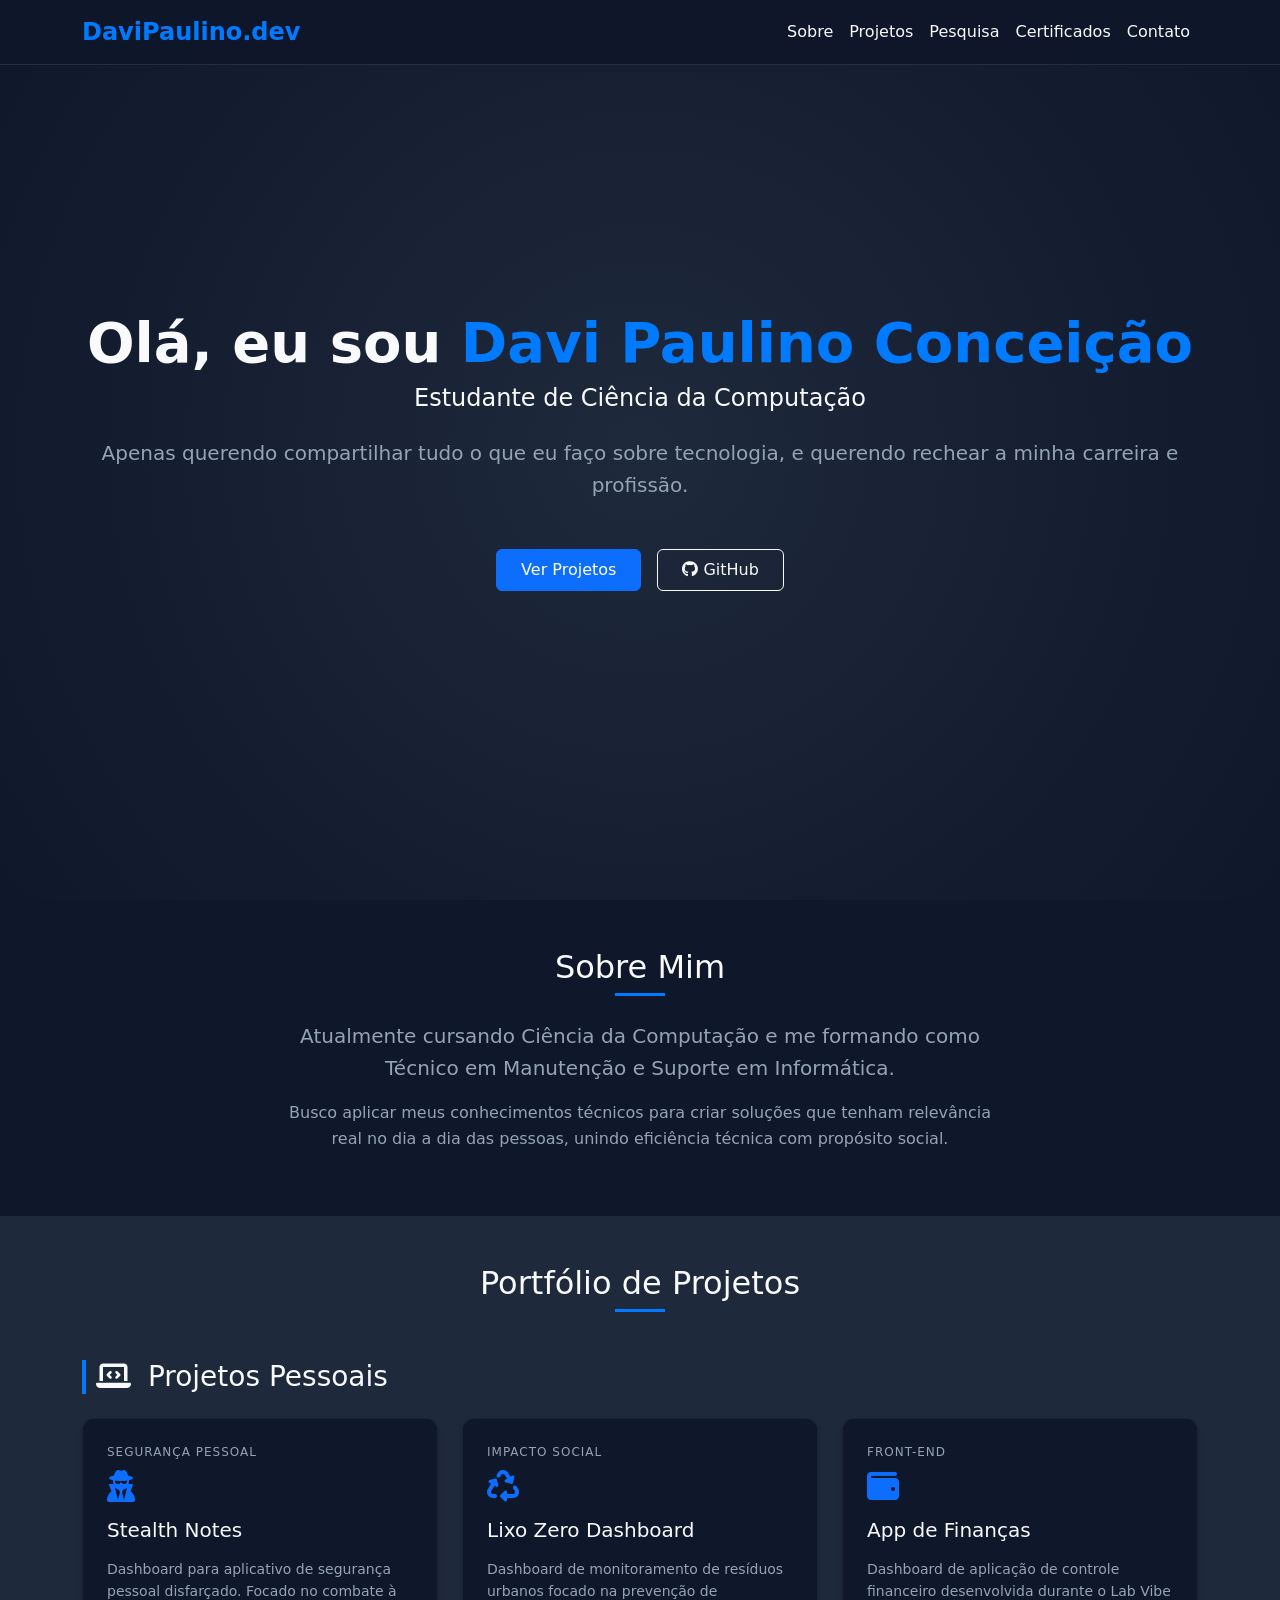
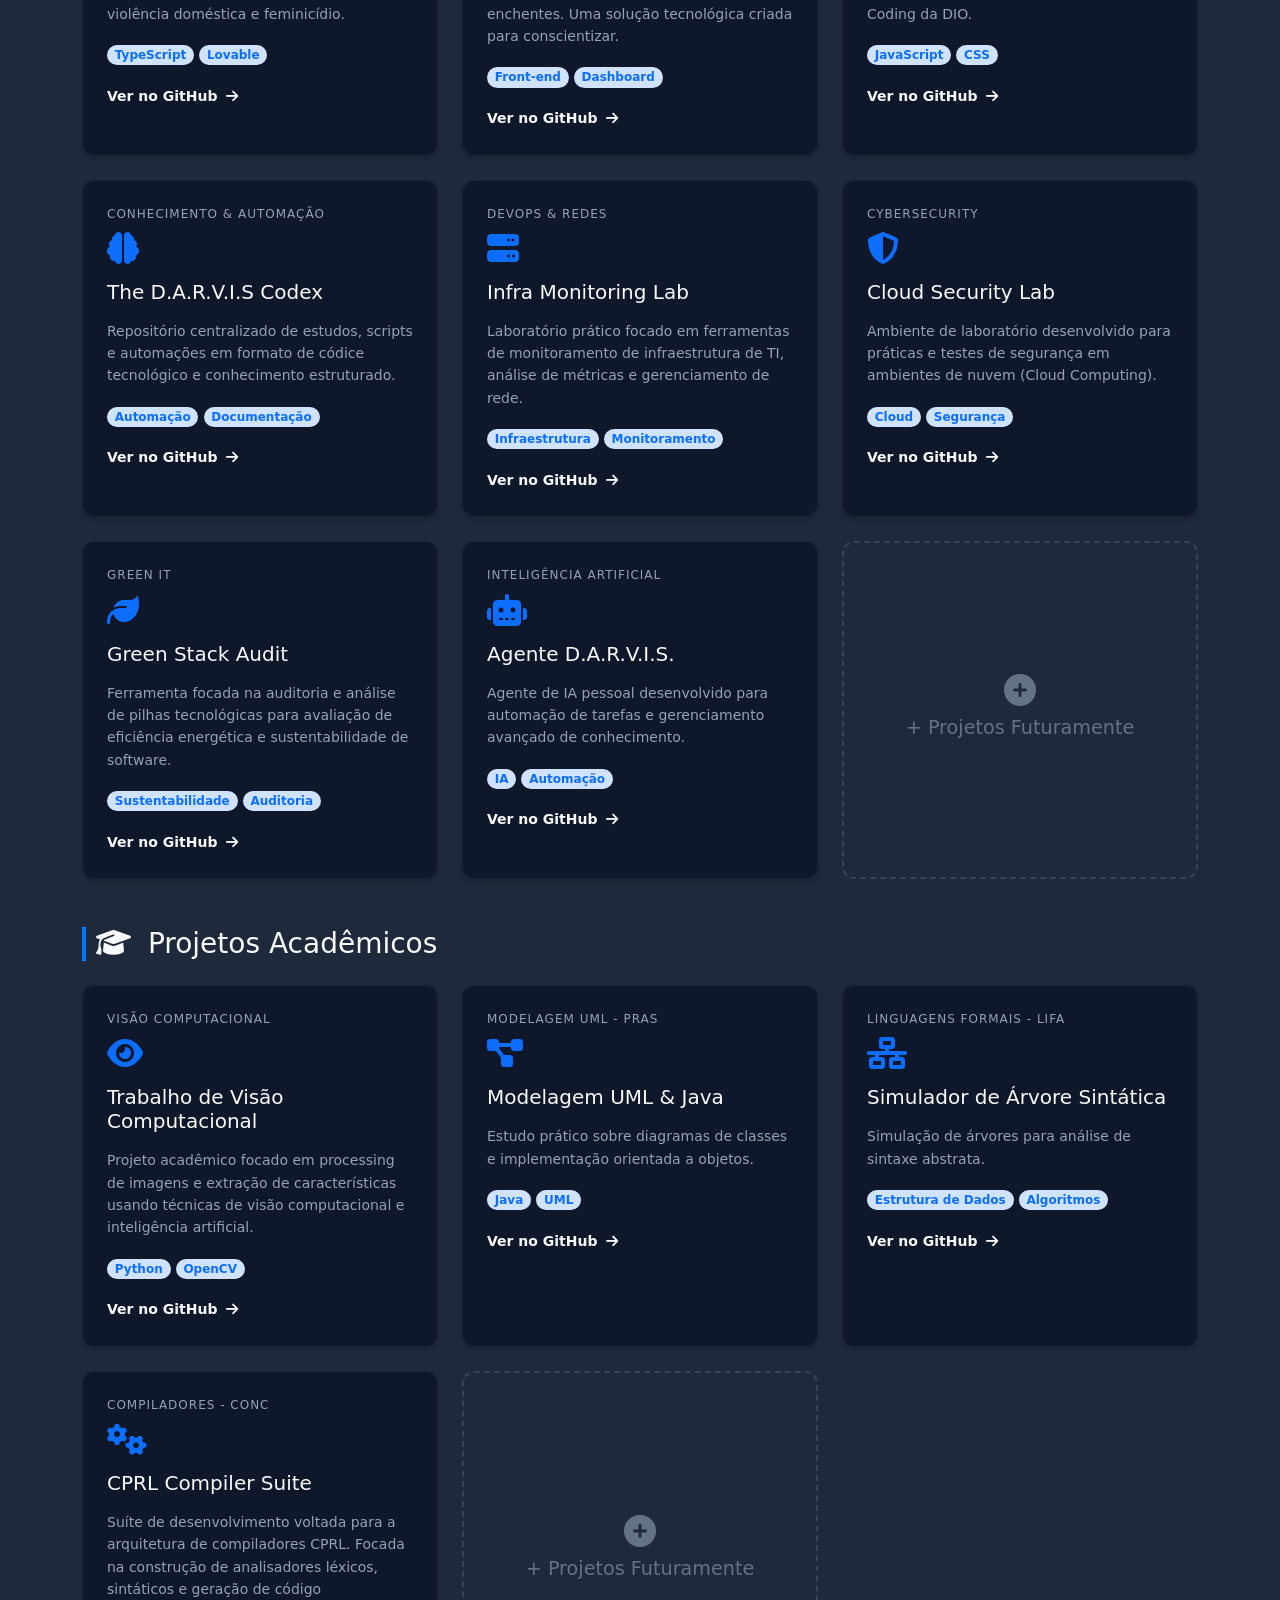
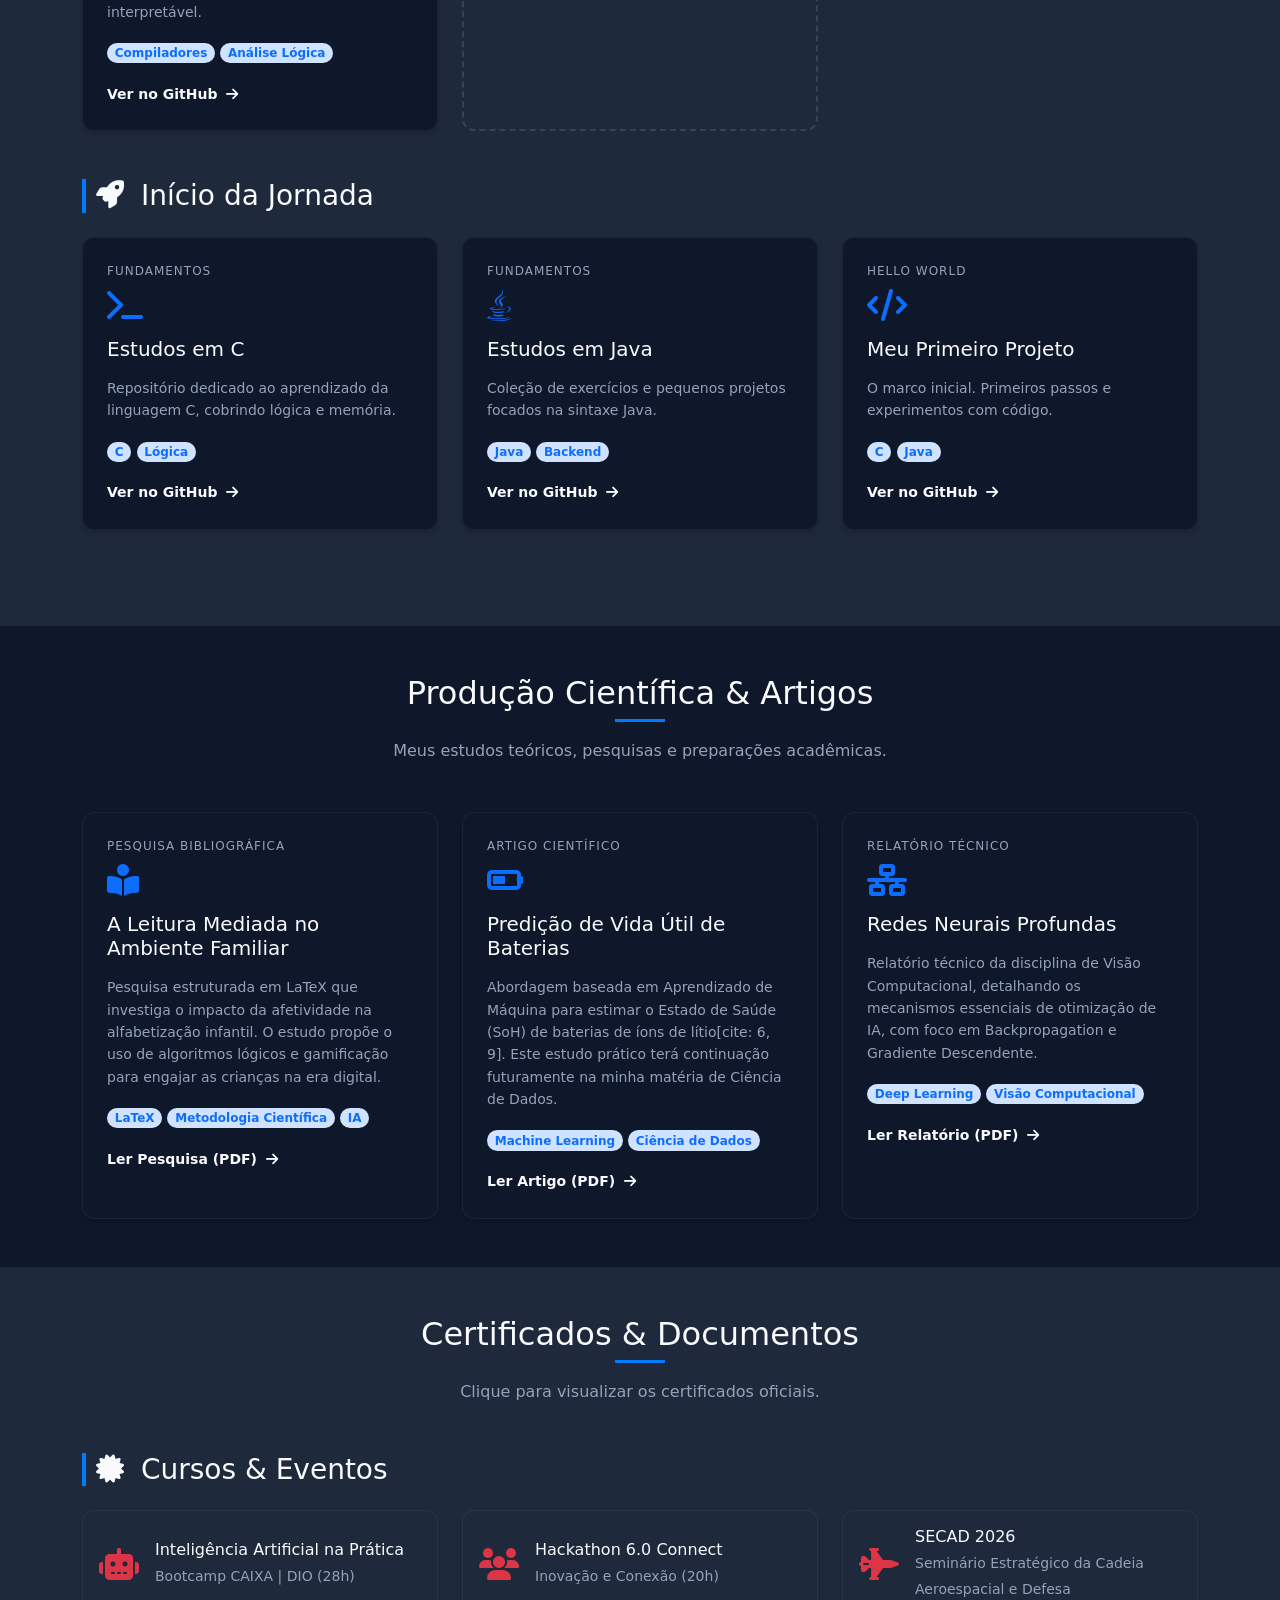
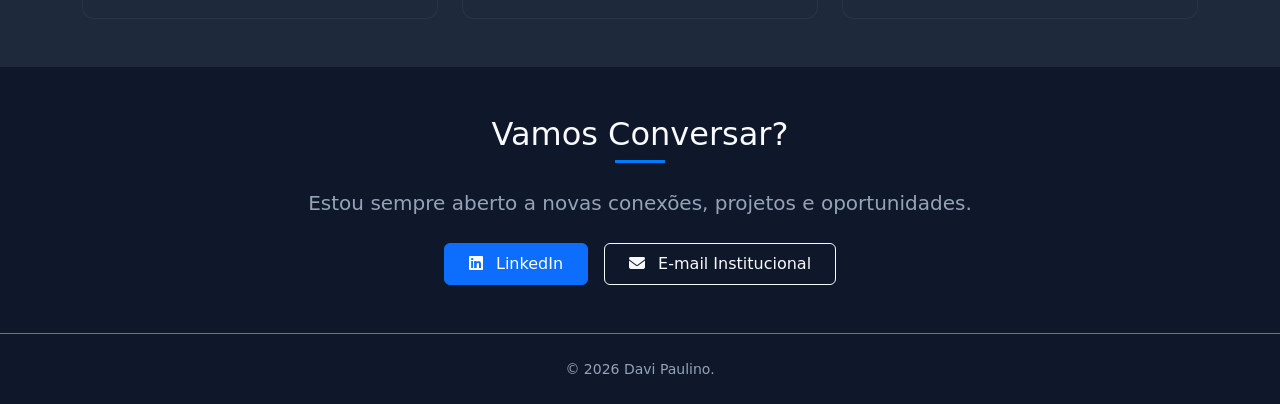
==== index.html @ 05a50663 "feat: add artigo+relatorio" ====
<!DOCTYPE html>
<html lang="pt-BR">
<head>
    <meta charset="UTF-8">
    <meta name="viewport" content="width=device-width, initial-scale=1.0">
    <title>Davi Paulino | Desenvolvedor & Estudante de CS</title>
    <link href="https://cdn.jsdelivr.net/npm/bootstrap@5.3.3/dist/css/bootstrap.min.css" rel="stylesheet">
    <link rel="stylesheet" href="style.css">
    <link rel="stylesheet" href="https://cdnjs.cloudflare.com/ajax/libs/font-awesome/6.5.1/css/all.min.css">
</head>
<body data-bs-spy="scroll" data-bs-target=".navbar" data-bs-offset="70">

    <nav class="navbar navbar-expand-lg fixed-top custom-navbar">
        <div class="container">
            <a class="navbar-brand logo" href="#">DaviPaulino.dev</a>
            <button class="navbar-toggler" type="button" data-bs-toggle="collapse" data-bs-target="#navbarNav">
                <span class="navbar-toggler-icon"></span>
            </button>
            <div class="collapse navbar-collapse" id="navbarNav">
                <ul class="navbar-nav ms-auto nav-links">
                    <li class="nav-item"><a class="nav-link" href="#sobre">Sobre</a></li>
                    <li class="nav-item"><a class="nav-link" href="#projetos">Projetos</a></li>
                    <li class="nav-item"><a class="nav-link" href="#pesquisa">Pesquisa</a></li>
                    <li class="nav-item"><a class="nav-link" href="#certificados">Certificados</a></li>
                    <li class="nav-item"><a class="nav-link" href="#contato">Contato</a></li>
                </ul>
            </div>
        </div>
    </nav>

    <header class="hero d-flex align-items-center justify-content-center text-center">
        <div class="container">
            <h1 class="display-4 fw-bold">Olá, eu sou <span class="highlight">Davi Paulino Conceição</span></h1>
            <h2 class="h4 mb-4">Estudante de Ciência da Computação</h2>
            <p class="lead mb-5">Apenas querendo compartilhar tudo o que eu faço sobre tecnologia, e querendo rechear a minha carreira e profissão.</p>
            <div class="d-flex gap-3 justify-content-center flex-wrap">
                <a href="#projetos" class="btn btn-primary px-4 py-2">Ver Projetos</a>
                <a href="https://github.com/DaviP-Conceicao" target="_blank" class="btn btn-outline-light px-4 py-2"><i class="fab fa-github"></i> GitHub</a>
            </div>
        </div>
    </header>

    <section id="sobre" class="section py-5">
        <div class="container text-center">
            <h2 class="section-title mb-4">Sobre Mim</h2>
            <div class="row justify-content-center">
                <div class="col-lg-8">
                    <p class="lead">Atualmente cursando <strong>Ciência da Computação</strong> e me formando como <strong>Técnico em Manutenção e Suporte em Informática</strong>.</p>
                    <p>Busco aplicar meus conhecimentos técnicos para criar soluções que tenham relevância real no dia a dia das pessoas, unindo eficiência técnica com propósito social.</p>
                </div>
            </div>
        </div>
    </section>

    <section id="projetos" class="section bg-alt py-5">
        <div class="container">
            <h2 class="section-title text-center mb-5">Portfólio de Projetos</h2>
            
            <h3 class="category-title mb-4"><i class="fas fa-laptop-code me-2"></i> Projetos Pessoais</h3>
            <div class="row g-4 mb-5">
                
                <div class="col-md-6 col-lg-4">
                    <div class="project-card h-100 p-4">
                        <div class="card-header border-0 bg-transparent p-0">
                            <span class="project-type d-block mb-2">Segurança Pessoal</span>
                            <i class="fas fa-user-secret fa-2x mb-3 text-primary"></i>
                            <h3>Stealth Notes</h3>
                        </div>
                        <div class="card-body p-0 mt-3">
                            <p class="small">Dashboard para aplicativo de segurança pessoal disfarçado. Focado no combate à violência doméstica e feminicídio.</p>
                            <div class="tech-stack mb-3">
                                <span class="badge rounded-pill bg-primary-subtle text-primary">TypeScript</span>
                                <span class="badge rounded-pill bg-primary-subtle text-primary">Lovable</span>
                            </div>
                            <a href="#" class="link small fw-bold">Ver no GitHub <i class="fas fa-arrow-right ms-1"></i></a>
                        </div>
                    </div>
                </div>

                <div class="col-md-6 col-lg-4">
                    <div class="project-card h-100 p-4">
                        <div class="card-header border-0 bg-transparent p-0">
                            <span class="project-type d-block mb-2">Impacto Social</span>
                            <i class="fas fa-recycle fa-2x mb-3 text-primary"></i>
                            <h3>Lixo Zero Dashboard</h3>
                        </div>
                        <div class="card-body p-0 mt-3">
                            <p class="small">Dashboard de monitoramento de resíduos urbanos focado na prevenção de enchentes. Uma solução tecnológica criada para conscientizar.</p>
                            <div class="tech-stack mb-3">
                                <span class="badge rounded-pill bg-primary-subtle text-primary">Front-end</span>
                                <span class="badge rounded-pill bg-primary-subtle text-primary">Dashboard</span>
                            </div>
                            <a href="https://github.com/DaviP-Conceicao/lixo-zero-dashboard" target="_blank" class="link small fw-bold">Ver no GitHub <i class="fas fa-arrow-right ms-1"></i></a>
                        </div>
                    </div>
                </div>

                <div class="col-md-6 col-lg-4">
                    <div class="project-card h-100 p-4">
                        <div class="card-header border-0 bg-transparent p-0">
                            <span class="project-type d-block mb-2">Front-end</span>
                            <i class="fas fa-wallet fa-2x mb-3 text-primary"></i>
                            <h3>App de Finanças</h3>
                        </div>
                        <div class="card-body p-0 mt-3">
                            <p class="small">Dashboard de aplicação de controle financeiro desenvolvida durante o Lab Vibe Coding da DIO.</p>
                            <div class="tech-stack mb-3">
                                <span class="badge rounded-pill bg-primary-subtle text-primary">JavaScript</span>
                                <span class="badge rounded-pill bg-primary-subtle text-primary">CSS</span>
                            </div>
                            <a href="https://github.com/DaviP-Conceicao/dio-lab-vibe-coding-app-financas" target="_blank" class="link small fw-bold">Ver no GitHub <i class="fas fa-arrow-right ms-1"></i></a>
                        </div>
                    </div>
                </div>

                <div class="col-md-6 col-lg-4">
                    <div class="project-card h-100 p-4">
                        <div class="card-header border-0 bg-transparent p-0">
                            <span class="project-type d-block mb-2">Conhecimento & Automação</span>
                            <i class="fas fa-brain fa-2x mb-3 text-primary"></i>
                            <h3>The D.A.R.V.I.S Codex</h3>
                        </div>
                        <div class="card-body p-0 mt-3">
                            <p class="small">Repositório centralizado de estudos, scripts e automações em formato de códice tecnológico e conhecimento estruturado.</p>
                            <div class="tech-stack mb-3">
                                <span class="badge rounded-pill bg-primary-subtle text-primary">Automação</span>
                                <span class="badge rounded-pill bg-primary-subtle text-primary">Documentação</span>
                            </div>
                            <a href="https://github.com/DaviP-Conceicao/The-D.a.r.v.i.s-Codex" target="_blank" class="link small fw-bold">Ver no GitHub <i class="fas fa-arrow-right ms-1"></i></a>
                        </div>
                    </div>
                </div>

                <div class="col-md-6 col-lg-4">
                    <div class="project-card h-100 p-4">
                        <div class="card-header border-0 bg-transparent p-0">
                            <span class="project-type d-block mb-2">DevOps & Redes</span>
                            <i class="fas fa-server fa-2x mb-3 text-primary"></i>
                            <h3>Infra Monitoring Lab</h3>
                        </div>
                        <div class="card-body p-0 mt-3">
                            <p class="small">Laboratório prático focado em ferramentas de monitoramento de infraestrutura de TI, análise de métricas e gerenciamento de rede.</p>
                            <div class="tech-stack mb-3">
                                <span class="badge rounded-pill bg-primary-subtle text-primary">Infraestrutura</span>
                                <span class="badge rounded-pill bg-primary-subtle text-primary">Monitoramento</span>
                            </div>
                            <a href="https://github.com/DaviP-Conceicao/Infra-monitoring-lab" target="_blank" class="link small fw-bold">Ver no GitHub <i class="fas fa-arrow-right ms-1"></i></a>
                        </div>
                    </div>
                </div>

                <div class="col-md-6 col-lg-4">
                    <div class="project-card h-100 p-4">
                        <div class="card-header border-0 bg-transparent p-0">
                            <span class="project-type d-block mb-2">Cybersecurity</span>
                            <i class="fas fa-shield-halved fa-2x mb-3 text-primary"></i>
                            <h3>Cloud Security Lab</h3>
                        </div>
                        <div class="card-body p-0 mt-3">
                            <p class="small">Ambiente de laboratório desenvolvido para práticas e testes de segurança em ambientes de nuvem (Cloud Computing).</p>
                            <div class="tech-stack mb-3">
                                <span class="badge rounded-pill bg-primary-subtle text-primary">Cloud</span>
                                <span class="badge rounded-pill bg-primary-subtle text-primary">Segurança</span>
                            </div>
                            <a href="https://github.com/DaviP-Conceicao/Cloud-Security-Lab-" target="_blank" class="link small fw-bold">Ver no GitHub <i class="fas fa-arrow-right ms-1"></i></a>
                        </div>
                    </div>
                </div>

                <div class="col-md-6 col-lg-4">
                    <div class="project-card h-100 p-4">
                        <div class="card-header border-0 bg-transparent p-0">
                            <span class="project-type d-block mb-2">Green IT</span>
                            <i class="fas fa-leaf fa-2x mb-3 text-primary"></i>
                            <h3>Green Stack Audit</h3>
                        </div>
                        <div class="card-body p-0 mt-3">
                            <p class="small">Ferramenta focada na auditoria e análise de pilhas tecnológicas para avaliação de eficiência energética e sustentabilidade de software.</p>
                            <div class="tech-stack mb-3">
                                <span class="badge rounded-pill bg-primary-subtle text-primary">Sustentabilidade</span>
                                <span class="badge rounded-pill bg-primary-subtle text-primary">Auditoria</span>
                            </div>
                            <a href="https://github.com/DaviP-Conceicao/Grenn-Stack-Audit" target="_blank" class="link small fw-bold">Ver no GitHub <i class="fas fa-arrow-right ms-1"></i></a>
                        </div>
                    </div>
                </div>
                
                <div class="col-md-6 col-lg-4">
                    <div class="project-card h-100 p-4">
                        <div class="card-header border-0 bg-transparent p-0">
                            <span class="project-type d-block mb-2">Inteligência Artificial</span>
                            <i class="fas fa-robot fa-2x mb-3 text-primary"></i>
                            <h3>Agente D.A.R.V.I.S.</h3>
                        </div>
                        <div class="card-body p-0 mt-3">
                            <p class="small">Agente de IA pessoal desenvolvido para automação de tarefas e gerenciamento avançado de conhecimento.</p>
                            <div class="tech-stack mb-3">
                                <span class="badge rounded-pill bg-primary-subtle text-primary">IA</span>
                                <span class="badge rounded-pill bg-primary-subtle text-primary">Automação</span>
                            </div>
                            <a href="https://github.com/DaviP-Conceicao/Agente---D.A.R.V.I.R.S" target="_blank" class="link small fw-bold">Ver no GitHub <i class="fas fa-arrow-right ms-1"></i></a>
                        </div>
                    </div>
                </div>

                <div class="col-md-6 col-lg-4">
                    <div class="project-card future h-100 p-4">
                        <i class="fas fa-plus-circle fa-2x text-muted"></i>
                        <h3 class="text-muted">+ Projetos Futuramente</h3>
                    </div>
                </div>

            </div>

            <h3 class="category-title mb-4 mt-5"><i class="fas fa-graduation-cap me-2"></i> Projetos Acadêmicos</h3>
            <div class="row g-4 mb-5">
                
                <div class="col-md-6 col-lg-4">
                    <div class="project-card h-100 p-4">
                        <div class="card-header border-0 bg-transparent p-0">
                            <span class="project-type d-block mb-2">Visão Computacional</span>
                            <i class="fas fa-eye fa-2x mb-3 text-primary"></i>
                            <h3>Trabalho de Visão Computacional</h3>
                        </div>
                        <div class="card-body p-0 mt-3">
                            <p class="small">Projeto acadêmico focado em processing de imagens e extração de características usando técnicas de visão computacional e inteligência artificial.</p>
                            <div class="tech-stack mb-3">
                                <span class="badge rounded-pill bg-primary-subtle text-primary">Python</span>
                                <span class="badge rounded-pill bg-primary-subtle text-primary">OpenCV</span>
                            </div>
                            <a href="https://github.com/DaviP-Conceicao/Trabalho-VC" target="_blank" class="link small fw-bold">Ver no GitHub <i class="fas fa-arrow-right ms-1"></i></a>
                        </div>
                    </div>
                </div>

                <div class="col-md-6 col-lg-4">
                    <div class="project-card h-100 p-4">
                        <div class="card-header border-0 bg-transparent p-0">
                            <span class="project-type d-block mb-2">Modelagem UML - PRAS</span>
                            <i class="fas fa-project-diagram fa-2x mb-3 text-primary"></i>
                            <h3>Modelagem UML & Java</h3>
                        </div>
                        <div class="card-body p-0 mt-3">
                            <p class="small">Estudo prático sobre diagramas de classes e implementação orientada a objetos.</p>
                            <div class="tech-stack mb-3">
                                <span class="badge rounded-pill bg-primary-subtle text-primary">Java</span>
                                <span class="badge rounded-pill bg-primary-subtle text-primary">UML</span>
                            </div>
                            <a href="https://github.com/DaviP-Conceicao/Modelagem-de-diagrama-de-Classes-Java-UML" target="_blank" class="link small fw-bold">Ver no GitHub <i class="fas fa-arrow-right ms-1"></i></a>
                        </div>
                    </div>
                </div>

                <div class="col-md-6 col-lg-4">
                    <div class="project-card h-100 p-4">
                        <div class="card-header border-0 bg-transparent p-0">
                            <span class="project-type d-block mb-2">Linguagens Formais - LIFA</span>
                            <i class="fas fa-network-wired fa-2x mb-3 text-primary"></i>
                            <h3>Simulador de Árvore Sintática</h3>
                        </div>
                        <div class="card-body p-0 mt-3">
                            <p class="small">Simulação de árvores para análise de sintaxe abstrata.</p>
                            <div class="tech-stack mb-3">
                                <span class="badge rounded-pill bg-primary-subtle text-primary">Estrutura de Dados</span>
                                <span class="badge rounded-pill bg-primary-subtle text-primary">Algoritmos</span>
                            </div>
                            <a href="https://github.com/DaviP-Conceicao/Simulador-de-rvore-Sint-tica-Abstratas" target="_blank" class="link small fw-bold">Ver no GitHub <i class="fas fa-arrow-right ms-1"></i></a>
                        </div>
                    </div>
                </div>

                <div class="col-md-6 col-lg-4">
                    <div class="project-card h-100 p-4">
                        <div class="card-header border-0 bg-transparent p-0">
                            <span class="project-type d-block mb-2">Compiladores - CONC</span>
                            <i class="fas fa-gears fa-2x mb-3 text-primary"></i>
                            <h3>CPRL Compiler Suite</h3>
                        </div>
                        <div class="card-body p-0 mt-3">
                            <p class="small">Suíte de desenvolvimento voltada para a arquitetura de compiladores CPRL. Focada na construção de analisadores léxicos, sintáticos e geração de código interpretável.</p>
                            <div class="tech-stack mb-3">
                                <span class="badge rounded-pill bg-primary-subtle text-primary">Compiladores</span>
                                <span class="badge rounded-pill bg-primary-subtle text-primary">Análise Lógica</span>
                            </div>
                            <a href="https://github.com/DaviP-Conceicao/CPRL-Compiler-Suite" target="_blank" class="link small fw-bold">Ver no GitHub <i class="fas fa-arrow-right ms-1"></i></a>
                        </div>
                    </div>
                </div>

                <div class="col-md-6 col-lg-4">
                    <div class="project-card future h-100 p-4">
                        <i class="fas fa-plus-circle fa-2x text-muted"></i>
                        <h3 class="text-muted">+ Projetos Futuramente</h3>
                    </div>
                </div>
            </div>

            <h3 class="category-title mb-4 mt-5"><i class="fas fa-rocket me-2"></i> Início da Jornada</h3>
            <div class="row g-4 mb-5">
                <div class="col-md-6 col-lg-4">
                    <div class="project-card h-100 p-4">
                        <div class="card-header border-0 bg-transparent p-0">
                            <span class="project-type d-block mb-2">Fundamentos</span>
                            <i class="fas fa-terminal fa-2x mb-3 text-primary"></i>
                            <h3>Estudos em C</h3>
                        </div>
                        <div class="card-body p-0 mt-3">
                            <p class="small">Repositório dedicado ao aprendizado da linguagem C, cobrindo lógica e memória.</p>
                            <div class="tech-stack mb-3">
                                <span class="badge rounded-pill bg-primary-subtle text-primary">C</span>
                                <span class="badge rounded-pill bg-primary-subtle text-primary">Lógica</span>
                            </div>
                            <a href="https://github.com/DaviP-Conceicao/Linguagem-C" target="_blank" class="link small fw-bold">Ver no GitHub <i class="fas fa-arrow-right ms-1"></i></a>
                        </div>
                    </div>
                </div>

                <div class="col-md-6 col-lg-4">
                    <div class="project-card h-100 p-4">
                        <div class="card-header border-0 bg-transparent p-0">
                            <span class="project-type d-block mb-2">Fundamentos</span>
                            <i class="fab fa-java fa-2x mb-3 text-primary"></i>
                            <h3>Estudos em Java</h3>
                        </div>
                        <div class="card-body p-0 mt-3">
                            <p class="small">Coleção de exercícios e pequenos projetos focados na sintaxe Java.</p>
                            <div class="tech-stack mb-3">
                                <span class="badge rounded-pill bg-primary-subtle text-primary">Java</span>
                                <span class="badge rounded-pill bg-primary-subtle text-primary">Backend</span>
                            </div>
                            <a href="https://github.com/DaviP-Conceicao/Java" target="_blank" class="link small fw-bold">Ver no GitHub <i class="fas fa-arrow-right ms-1"></i></a>
                        </div>
                    </div>
                </div>

                <div class="col-md-6 col-lg-4">
                    <div class="project-card h-100 p-4">
                        <div class="card-header border-0 bg-transparent p-0">
                            <span class="project-type d-block mb-2">Hello World</span>
                            <i class="fas fa-code fa-2x mb-3 text-primary"></i>
                            <h3>Meu Primeiro Projeto</h3>
                        </div>
                        <div class="card-body p-0 mt-3">
                            <p class="small">O marco inicial. Primeiros passos e experimentos com código.</p>
                            <div class="tech-stack mb-3">
                                <span class="badge rounded-pill bg-primary-subtle text-primary">C</span>
                                <span class="badge rounded-pill bg-primary-subtle text-primary">Java</span>
                            </div>
                            <a href="https://github.com/DaviP-Conceicao/MEU-PRIMEIRO-PROJECT" target="_blank" class="link small fw-bold">Ver no GitHub <i class="fas fa-arrow-right ms-1"></i></a>
                        </div>
                    </div>
                </div>
            </div>
        </div>
    </section>

    <!-- Produção Científica Atualizada -->
    <section id="pesquisa" class="section py-5">
        <div class="container text-center">
            <h2 class="section-title mb-3">Produção Científica & Artigos</h2>
            <p class="mb-5">Meus estudos teóricos, pesquisas e preparações acadêmicas.</p>
            
            <div class="row g-4 justify-content-center">
                
                <!-- Card 1: Leitura Mediada -->
                <div class="col-md-6 col-lg-4">
                    <div class="project-card text-start h-100 p-4">
                        <div class="card-header border-0 bg-transparent p-0">
                            <span class="project-type d-block mb-2">Pesquisa Bibliográfica</span>
                            <i class="fas fa-book-reader fa-2x mb-3 text-primary"></i>
                            <h3>A Leitura Mediada no Ambiente Familiar</h3>
                        </div>
                        <div class="card-body p-0 mt-3">
                            <p class="small">Pesquisa estruturada em LaTeX que investiga o impacto da afetividade na alfabetização infantil. O estudo propõe o uso de algoritmos lógicos e gamificação para engajar as crianças na era digital.</p>
                            <div class="tech-stack mb-3">
                                <span class="badge rounded-pill bg-primary-subtle text-primary">LaTeX</span>
                                <span class="badge rounded-pill bg-primary-subtle text-primary">Metodologia Científica</span>
                                <span class="badge rounded-pill bg-primary-subtle text-primary">IA</span>
                            </div>
                            <a href="assets/img/pdfs/Pesquisa-bibliografica.pdf" target="_blank" class="link fw-bold small">Ler Pesquisa (PDF) <i class="fas fa-arrow-right ms-1"></i></a>
                        </div>
                    </div>
                </div>

                <div class="col-md-6 col-lg-4">
                    <div class="project-card text-start h-100 p-4">
                        <div class="card-header border-0 bg-transparent p-0">
                            <span class="project-type d-block mb-2">Artigo Científico</span>
                            <i class="fas fa-battery-half fa-2x mb-3 text-primary"></i>
                            <h3>Predição de Vida Útil de Baterias</h3>
                        </div>
                        <div class="card-body p-0 mt-3">
                            <p class="small">Abordagem baseada em Aprendizado de Máquina para estimar o Estado de Saúde (SoH) de baterias de íons de lítio[cite: 6, 9]. Este estudo prático terá continuação futuramente na minha matéria de Ciência de Dados.</p>
                            <div class="tech-stack mb-3">
                                <span class="badge rounded-pill bg-primary-subtle text-primary">Machine Learning</span>
                                <span class="badge rounded-pill bg-primary-subtle text-primary">Ciência de Dados</span>
                            </div>
                            <a href="assets/img/pdfs/Artigo-Baterias.pdf" target="_blank" class="link fw-bold small">Ler Artigo (PDF) <i class="fas fa-arrow-right ms-1"></i></a>
                        </div>
                    </div>
                </div>

                <div class="col-md-6 col-lg-4">
                    <div class="project-card text-start h-100 p-4">
                        <div class="card-header border-0 bg-transparent p-0">
                            <span class="project-type d-block mb-2">Relatório Técnico</span>
                            <i class="fas fa-network-wired fa-2x mb-3 text-primary"></i>
                            <h3>Redes Neurais Profundas</h3>
                        </div>
                        <div class="card-body p-0 mt-3">
                            <p class="small">Relatório técnico da disciplina de Visão Computacional, detalhando os mecanismos essenciais de otimização de IA, com foco em Backpropagation e Gradiente Descendente.</p>
                            <div class="tech-stack mb-3">
                                <span class="badge rounded-pill bg-primary-subtle text-primary">Deep Learning</span>
                                <span class="badge rounded-pill bg-primary-subtle text-primary">Visão Computacional</span>
                            </div>
                            <a href="assets/img/pdfs/Relatorio-VISC.pdf" target="_blank" class="link fw-bold small">Ler Relatório (PDF) <i class="fas fa-arrow-right ms-1"></i></a>
                        </div>
                    </div>
                </div>

            </div>
        </div>
    </section>

   <section id="certificados" class="section bg-alt py-5">
        <div class="container">
            <h2 class="section-title text-center mb-3">Certificados & Documentos</h2>
            <p class="text-center mb-5">Clique para visualizar os certificados oficiais.</p>
            
            <h3 class="category-title mb-4"><i class="fas fa-certificate me-2"></i> Cursos & Eventos</h3>
            <div class="row g-4 justify-content-center">
                
                <div class="col-md-6 col-lg-4">
                    <a href="assets/img/pdfs/certificado-caixa-ia.pdf" target="_blank" class="cert-card d-flex align-items-center p-3 text-decoration-none h-100">
                        <i class="fas fa-robot fa-2x text-danger me-3"></i>
                        <div class="cert-info">
                            <h4 class="h6 mb-1">Inteligência Artificial na Prática</h4>
                            <span class="small">Bootcamp CAIXA | DIO (28h)</span>
                        </div>
                    </a>
                </div>

                <div class="col-md-6 col-lg-4">
                    <a href="assets/img/pdfs/certificado-hackathon.pdf" target="_blank" class="cert-card d-flex align-items-center p-3 text-decoration-none h-100">
                        <i class="fas fa-users fa-2x text-danger me-3"></i>
                        <div class="cert-info">
                            <h4 class="h6 mb-1">Hackathon 6.0 Connect</h4>
                            <span class="small">Inovação e Conexão (20h)</span>
                        </div>
                    </a>
                </div>

                <div class="col-md-6 col-lg-4">
                    <a href="assets/img/pdfs/certificado-secad.pdf" target="_blank" class="cert-card d-flex align-items-center p-3 text-decoration-none h-100">
                        <i class="fas fa-fighter-jet fa-2x text-danger me-3"></i>
                        <div class="cert-info">
                            <h4 class="h6 mb-1">SECAD 2026</h4>
                            <span class="small">Seminário Estratégico da Cadeia Aeroespacial e Defesa</span>
                        </div>
                    </a>
                </div>

            </div>
        </div>
    </section>

    <section id="contato" class="section py-5">
        <div class="container text-center">
            <h2 class="section-title mb-4">Vamos Conversar?</h2>
            <p class="lead mb-4">Estou sempre aberto a novas conexões, projetos e oportunidades.</p>
            <div class="d-flex gap-3 justify-content-center flex-wrap">
                <a href="https://www.linkedin.com/in/davi-paulino-concei%C3%A7%C3%A3o-5b97b92ba/" target="_blank" class="btn btn-primary px-4 py-2">
                    <i class="fab fa-linkedin me-2"></i> LinkedIn
                </a>
                <a href="mailto:davi.paulino@aluno.ifsp.edu.br" class="btn btn-outline-light px-4 py-2">
                    <i class="fas fa-envelope me-2"></i> E-mail Institucional
                </a>
            </div>
        </div>
    </section>

    <footer class="py-4 border-top border-secondary text-center">
        <div class="container">
            <p class="small mb-0">&copy; 2026 Davi Paulino.</p>
        </div>
    </footer>

    <script src="https://cdn.jsdelivr.net/npm/bootstrap@5.3.3/dist/js/bootstrap.bundle.min.js"></script>
    <script src="script.js"></script>
</body>
</html>
---- style.css ----
:root {
    --primary-color: #007bff; /* Azul Tech */
    --secondary-color: #6c757d;
    --bg-color: #0f172a;
    --bg-alt: #1e293b;
    --text-color: #f8fafc;
    --text-muted: #94a3b8;
    --card-bg: #1e293b;
    --transition: all 0.35s cubic-bezier(0.4, 0, 0.2, 1);
}

* {
    margin: 0;
    padding: 0;
    box-sizing: border-box;
    font-family: 'Inter', system-ui, sans-serif;
}

html {
    scroll-behavior: smooth;
}

body {
    background-color: var(--bg-color) !important;
    color: var(--text-color) !important;
    line-height: 1.6;
}

a { text-decoration: none; color: inherit; }
ul { list-style: none; }


h1, h2, h3, h4, h5, h6, .h1, .h2, .h3, .h4, .h5, .h6 {
    color: var(--text-color) !important;
}

p, .lead, .small, .project-type {
    color: var(--text-muted) !important;
}

.text-muted {
    color: var(--text-muted) !important;
}

/* --- Navbar --- */
.custom-navbar {
    background: rgba(15, 23, 42, 0.95) !important;
    backdrop-filter: blur(10px);
    border-bottom: 1px solid rgba(255,255,255,0.1);
    transition: var(--transition);
}

.logo { font-size: 1.5rem; font-weight: 700; color: var(--primary-color) !important; }

.nav-links a { font-weight: 500; transition: var(--transition); color: var(--text-color) !important; }
.nav-links a:hover { color: var(--primary-color) !important; }

.navbar-toggler { border-color: rgba(255,255,255,0.5) !important; }
.navbar-toggler-icon { filter: invert(1); }


.hero {
    min-height: 100vh;
    background: radial-gradient(circle at center, #1e293b 0%, #0f172a 100%);
}

.highlight { color: var(--primary-color) !important; }


.section { padding: 5rem 0; }
.bg-alt { background-color: var(--bg-alt) !important; }

.section-title {
    position: relative;
    padding-bottom: 10px;
    color: var(--text-color) !important;
}

.section-title::after {
    content: '';
    position: absolute;
    bottom: 0;
    left: 50%;
    transform: translateX(-50%);
    width: 50px;
    height: 3px;
    background: var(--primary-color);
}

.category-title {
    color: var(--text-color) !important;
    border-left: 4px solid var(--primary-color);
    padding-left: 10px;
}


.project-card {
    background: var(--bg-color);
    border: 1px solid rgba(255,255,255,0.05);
    border-radius: 12px;
    transition: var(--transition);
    box-shadow: 0 4px 6px -1px rgba(0, 0, 0, 0.1), 0 2px 4px -1px rgba(0, 0, 0, 0.06);
}

.project-card:hover {
    transform: translateY(-6px);
    border-color: var(--primary-color);
    box-shadow: 0 12px 20px -3px rgba(0, 123, 255, 0.15), 0 4px 6px -2px rgba(0, 0, 0, 0.05);
}

.card-header h3 { font-size: 1.25rem; }

.project-type {
    font-size: 0.75rem;
    text-transform: uppercase;
    letter-spacing: 1px;
}

.link { color: var(--text-color) !important; transition: var(--transition); text-decoration: none; }
.link:hover { color: var(--primary-color) !important; }


.project-card.future {
    border: 2px dashed rgba(255,255,255,0.2);
    background: transparent;
    justify-content: center;
    align-items: center;
    text-align: center;
    opacity: 0.6;
    display: flex;
    flex-direction: column;
    box-shadow: none;
}
.project-card.future:hover {
    opacity: 1;
    border-color: var(--primary-color);
}
.project-card.future h3 {
    margin-top: 10px;
    font-size: 1.2rem;
}


.cert-card {
    background: var(--bg-alt);
    border: 1px solid rgba(255,255,255,0.05);
    border-radius: 12px;
    transition: var(--transition);
    color: var(--text-color) !important;
}

.cert-card:hover {
    border-color: var(--primary-color);
    background: rgba(0, 123, 255, 0.05);
}

.cert-info h4 { color: var(--text-color) !important; }

/* --- Footer --- */
footer {
    background: var(--bg-color);
}
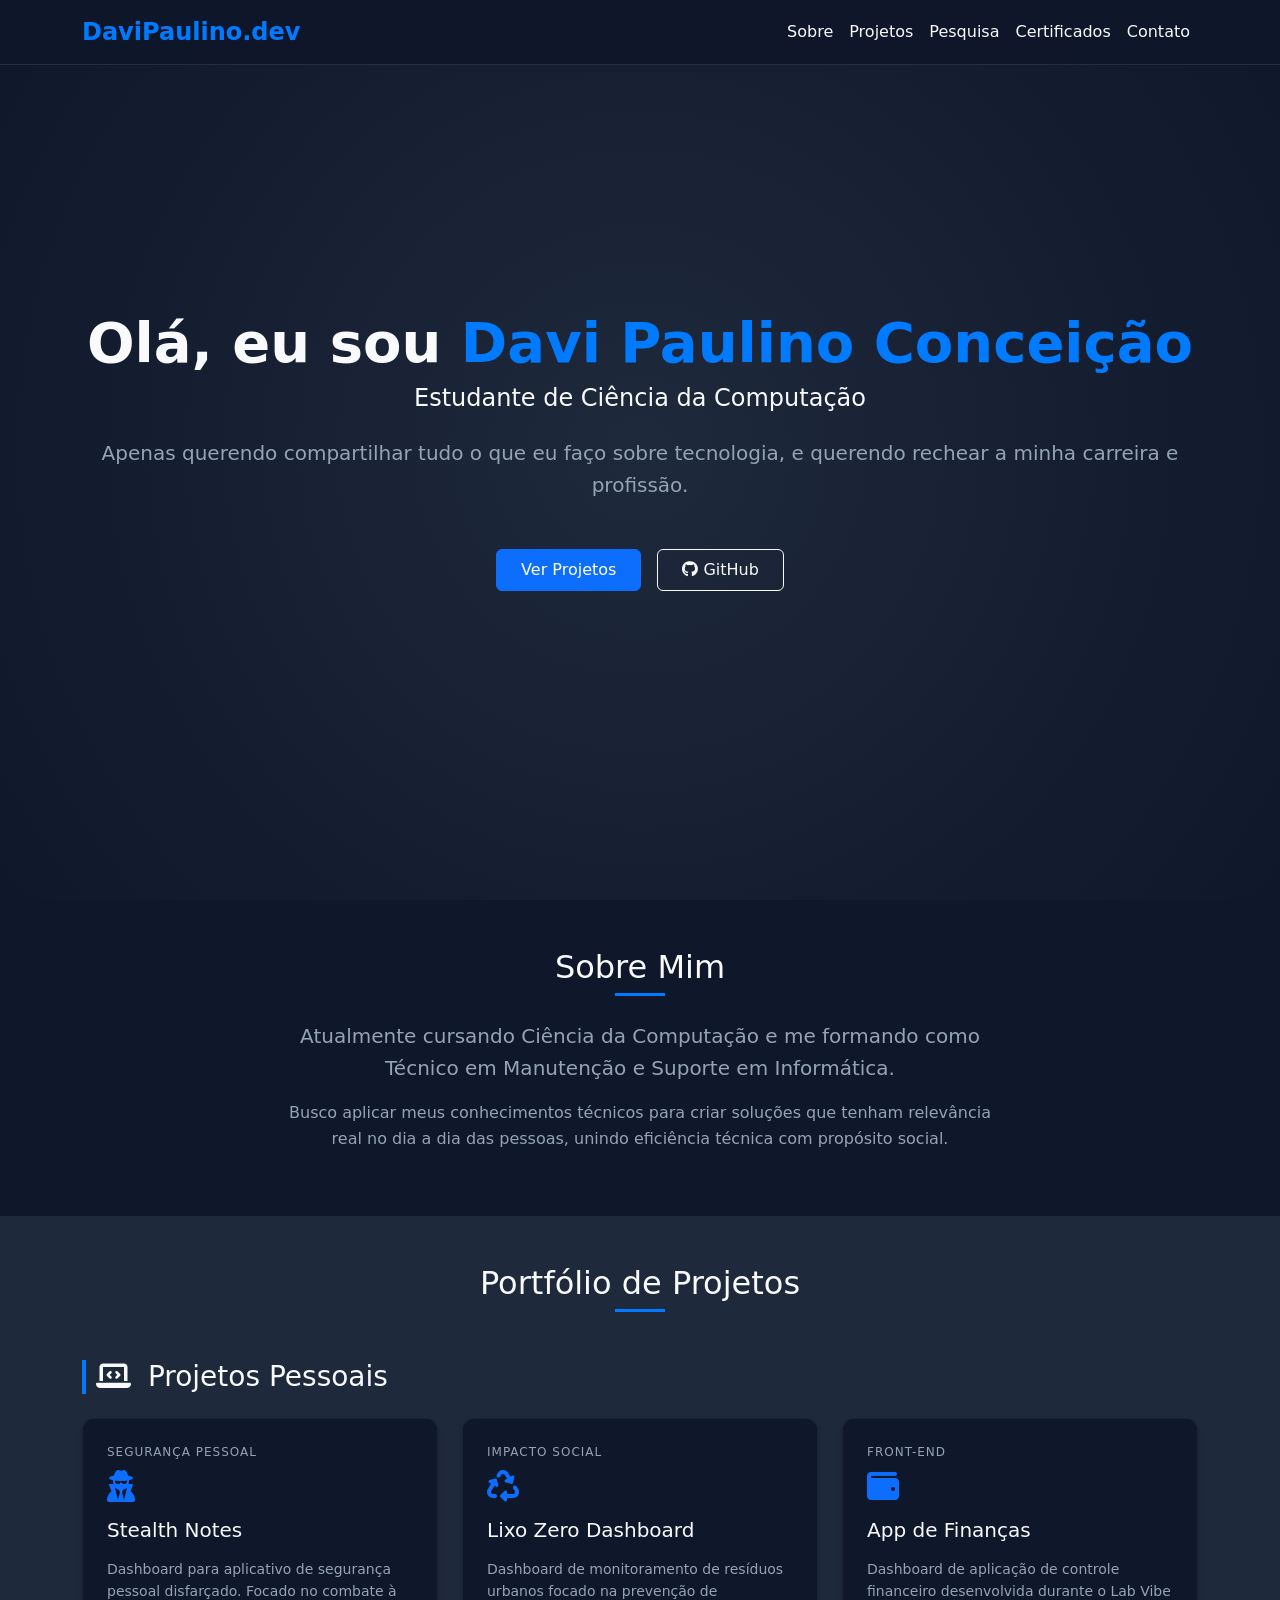
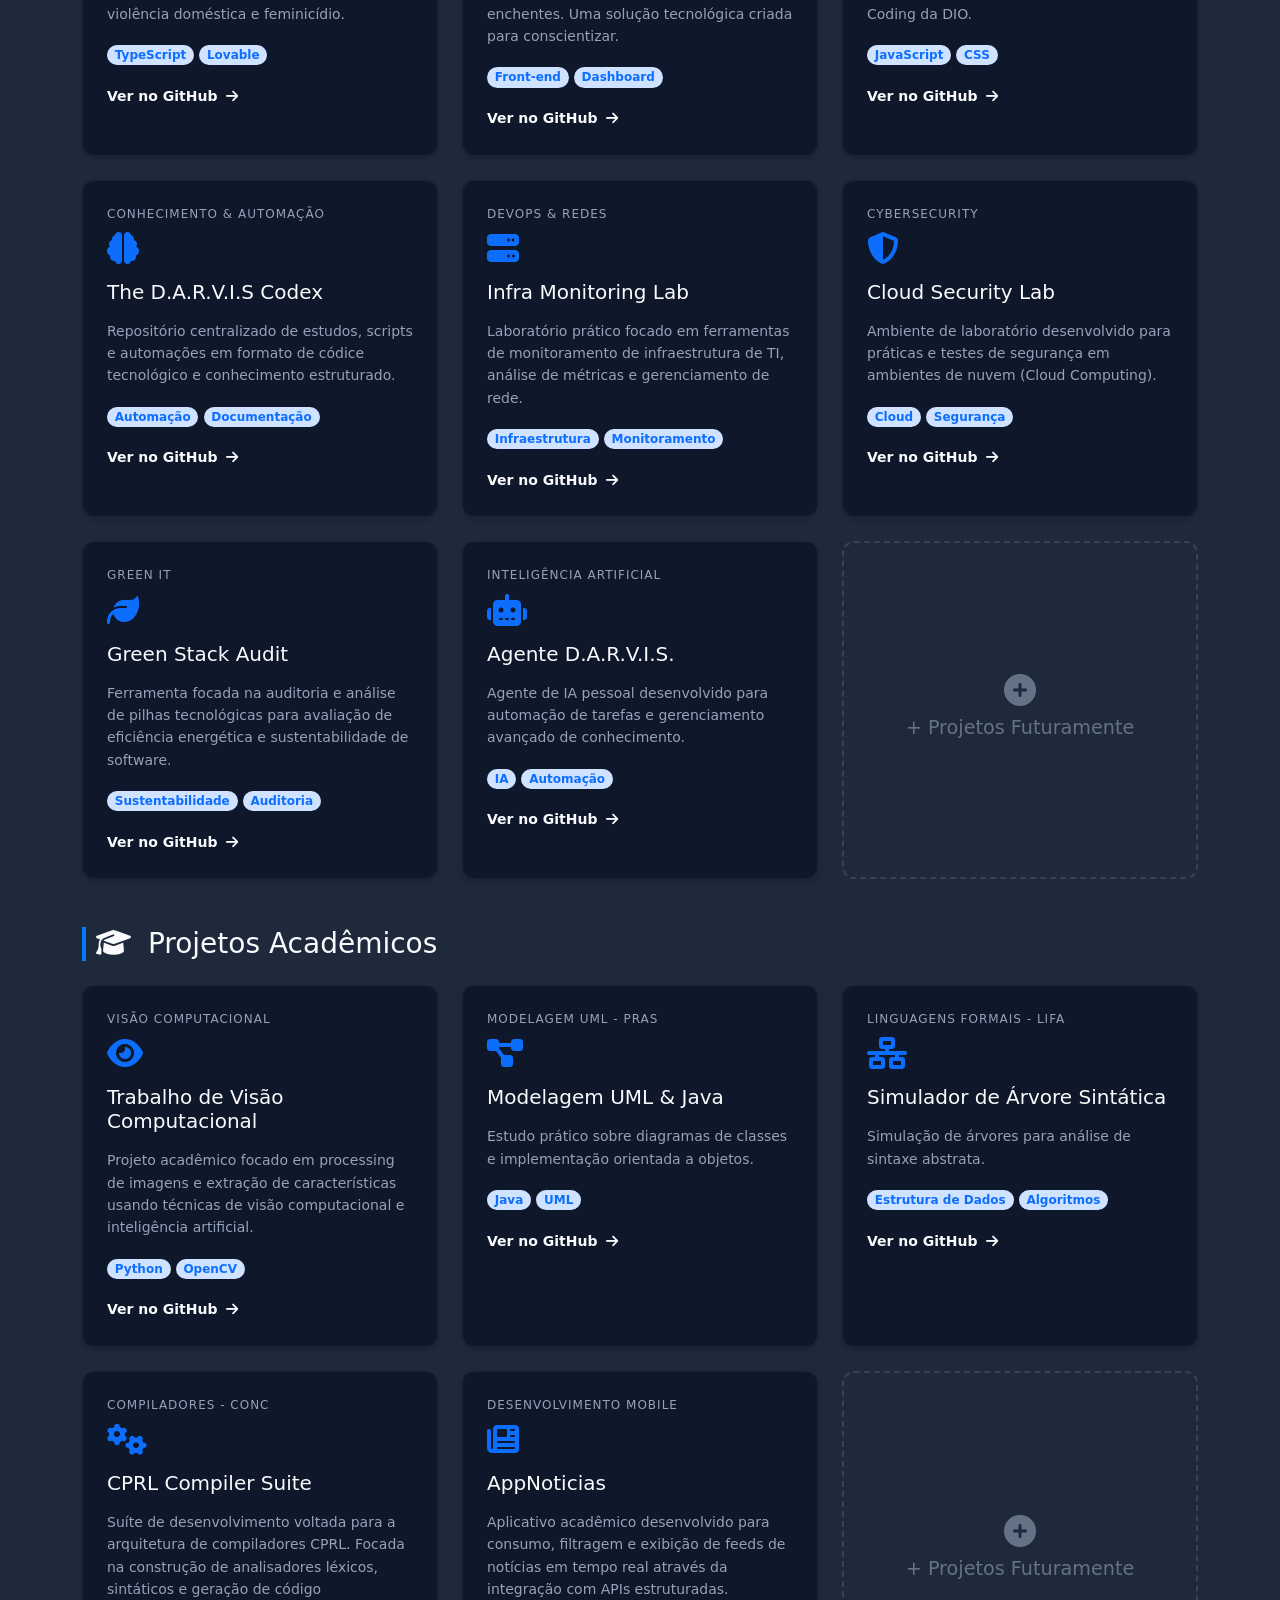
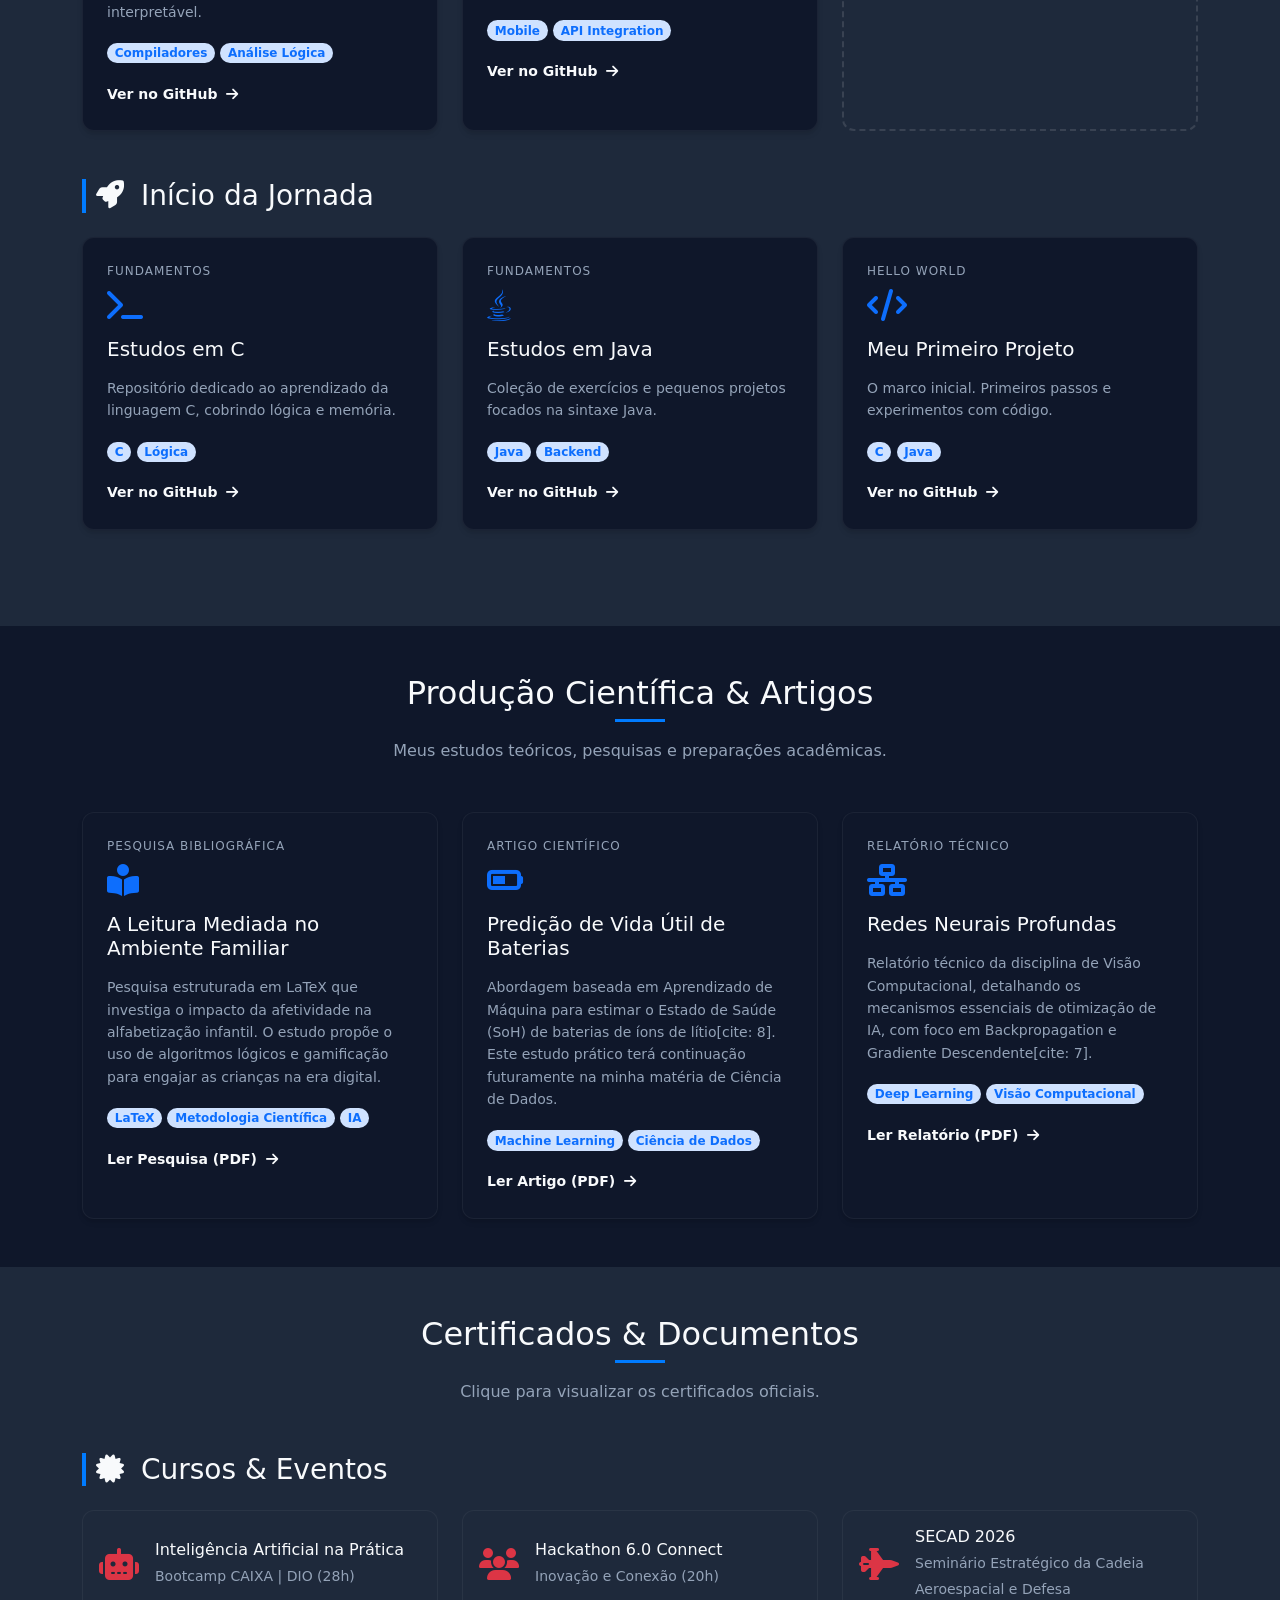
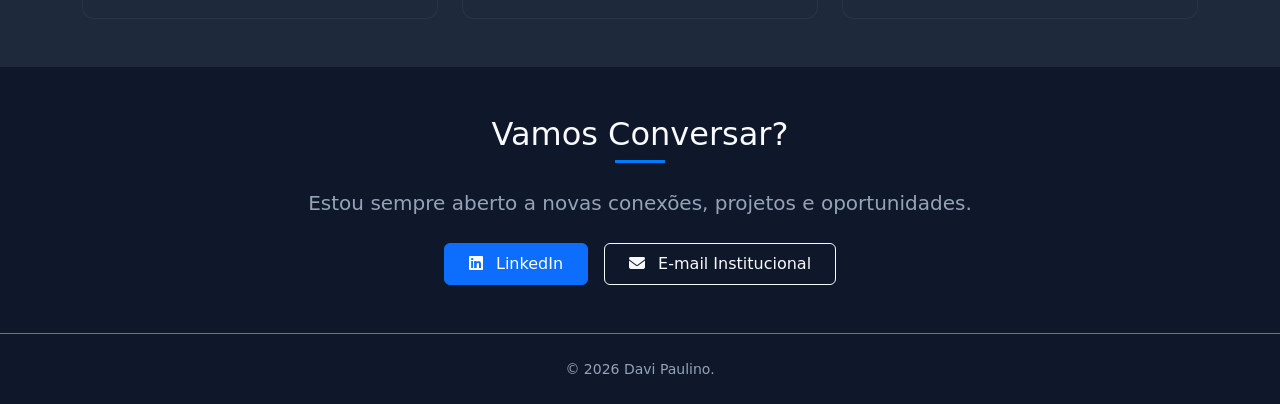
==== commit 67731149: "Adicionando o repositório AppNoticias aos projetos acadêmicos" ====
--- a/index.html
+++ b/index.html
@@ -126,7 +126,7 @@
                                 <span class="badge rounded-pill bg-primary-subtle text-primary">Automação</span>
                                 <span class="badge rounded-pill bg-primary-subtle text-primary">Documentação</span>
                             </div>
-                            <a href="https://github.com/DaviP-Conceicao/The-D.a.r.v.i.s-Codex" target="_blank" class="link small fw-bold">Ver no GitHub <i class="fas fa-arrow-right ms-1"></i></a>
+                            <a href="https://github.com/DaviP-Conceicao/The-D.a.r.v.is-Codex" target="_blank" class="link small fw-bold">Ver no GitHub <i class="fas fa-arrow-right ms-1"></i></a>
                         </div>
                     </div>
                 </div>
@@ -287,6 +287,25 @@
                     </div>
                 </div>
 
+                
+                <div class="col-md-6 col-lg-4">
+                    <div class="project-card h-100 p-4">
+                        <div class="card-header border-0 bg-transparent p-0">
+                            <span class="project-type d-block mb-2">Desenvolvimento Mobile</span>
+                            <i class="fas fa-newspaper fa-2x mb-3 text-primary"></i>
+                            <h3>AppNoticias</h3>
+                        </div>
+                        <div class="card-body p-0 mt-3">
+                            <p class="small">Aplicativo acadêmico desenvolvido para consumo, filtragem e exibição de feeds de notícias em tempo real através da integração com APIs estruturadas.</p>
+                            <div class="tech-stack mb-3">
+                                <span class="badge rounded-pill bg-primary-subtle text-primary">Mobile</span>
+                                <span class="badge rounded-pill bg-primary-subtle text-primary">API Integration</span>
+                            </div>
+                            <a href="https://github.com/DaviP-Conceicao/AppNoticias" target="_blank" class="link small fw-bold">Ver no GitHub <i class="fas fa-arrow-right ms-1"></i></a>
+                        </div>
+                    </div>
+                </div>
+
                 <div class="col-md-6 col-lg-4">
                     <div class="project-card future h-100 p-4">
                         <i class="fas fa-plus-circle fa-2x text-muted"></i>
@@ -354,7 +373,7 @@
         </div>
     </section>
 
-    <!-- Produção Científica Atualizada -->
+
     <section id="pesquisa" class="section py-5">
         <div class="container text-center">
             <h2 class="section-title mb-3">Produção Científica & Artigos</h2>
@@ -382,6 +401,7 @@
                     </div>
                 </div>
 
+            
                 <div class="col-md-6 col-lg-4">
                     <div class="project-card text-start h-100 p-4">
                         <div class="card-header border-0 bg-transparent p-0">
@@ -390,7 +410,7 @@
                             <h3>Predição de Vida Útil de Baterias</h3>
                         </div>
                         <div class="card-body p-0 mt-3">
-                            <p class="small">Abordagem baseada em Aprendizado de Máquina para estimar o Estado de Saúde (SoH) de baterias de íons de lítio[cite: 6, 9]. Este estudo prático terá continuação futuramente na minha matéria de Ciência de Dados.</p>
+                            <p class="small">Abordagem baseada em Aprendizado de Máquina para estimar o Estado de Saúde (SoH) de baterias de íons de lítio[cite: 8]. Este estudo prático terá continuação futuramente na minha matéria de Ciência de Dados.</p>
                             <div class="tech-stack mb-3">
                                 <span class="badge rounded-pill bg-primary-subtle text-primary">Machine Learning</span>
                                 <span class="badge rounded-pill bg-primary-subtle text-primary">Ciência de Dados</span>
@@ -400,6 +420,7 @@
                     </div>
                 </div>
 
+                
                 <div class="col-md-6 col-lg-4">
                     <div class="project-card text-start h-100 p-4">
                         <div class="card-header border-0 bg-transparent p-0">
@@ -408,7 +429,7 @@
                             <h3>Redes Neurais Profundas</h3>
                         </div>
                         <div class="card-body p-0 mt-3">
-                            <p class="small">Relatório técnico da disciplina de Visão Computacional, detalhando os mecanismos essenciais de otimização de IA, com foco em Backpropagation e Gradiente Descendente.</p>
+                            <p class="small">Relatório técnico da disciplina de Visão Computacional, detalhando os mecanismos essenciais de otimização de IA, com foco em Backpropagation e Gradiente Descendente[cite: 7].</p>
                             <div class="tech-stack mb-3">
                                 <span class="badge rounded-pill bg-primary-subtle text-primary">Deep Learning</span>
                                 <span class="badge rounded-pill bg-primary-subtle text-primary">Visão Computacional</span>
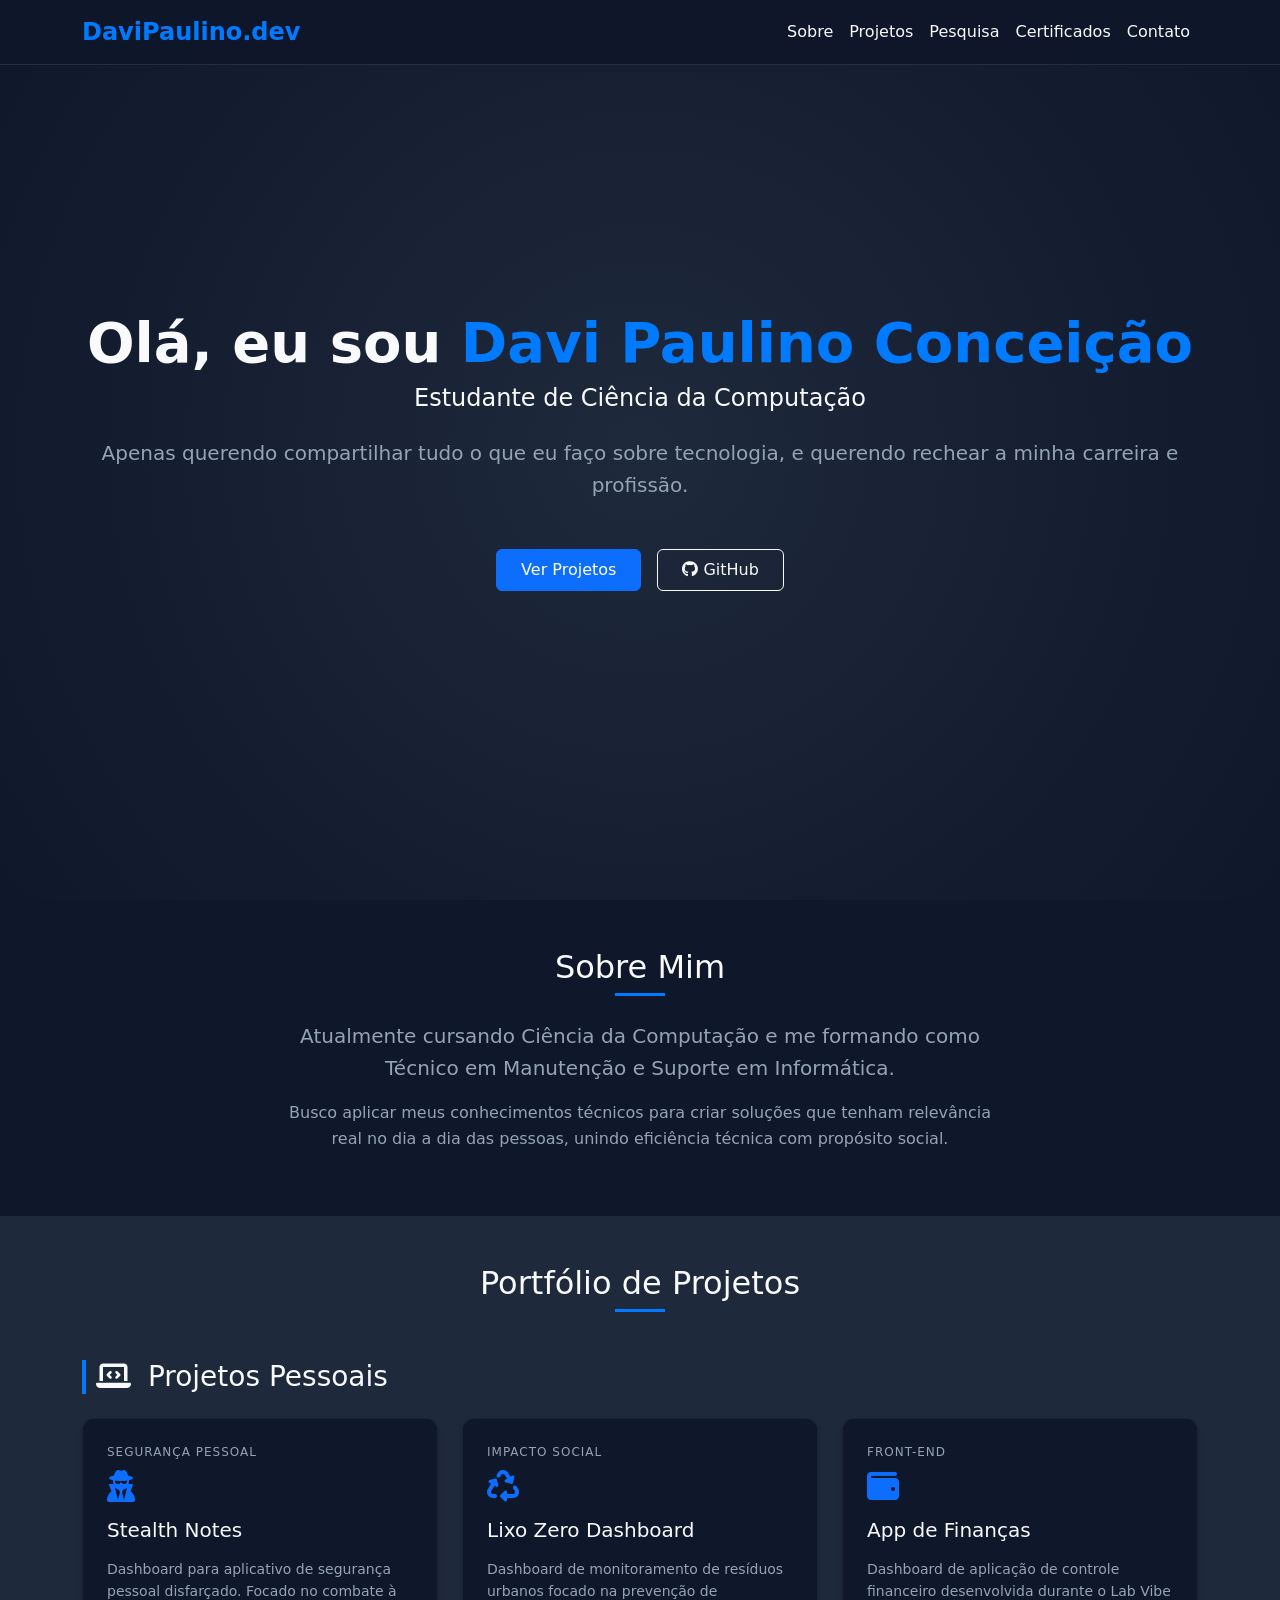
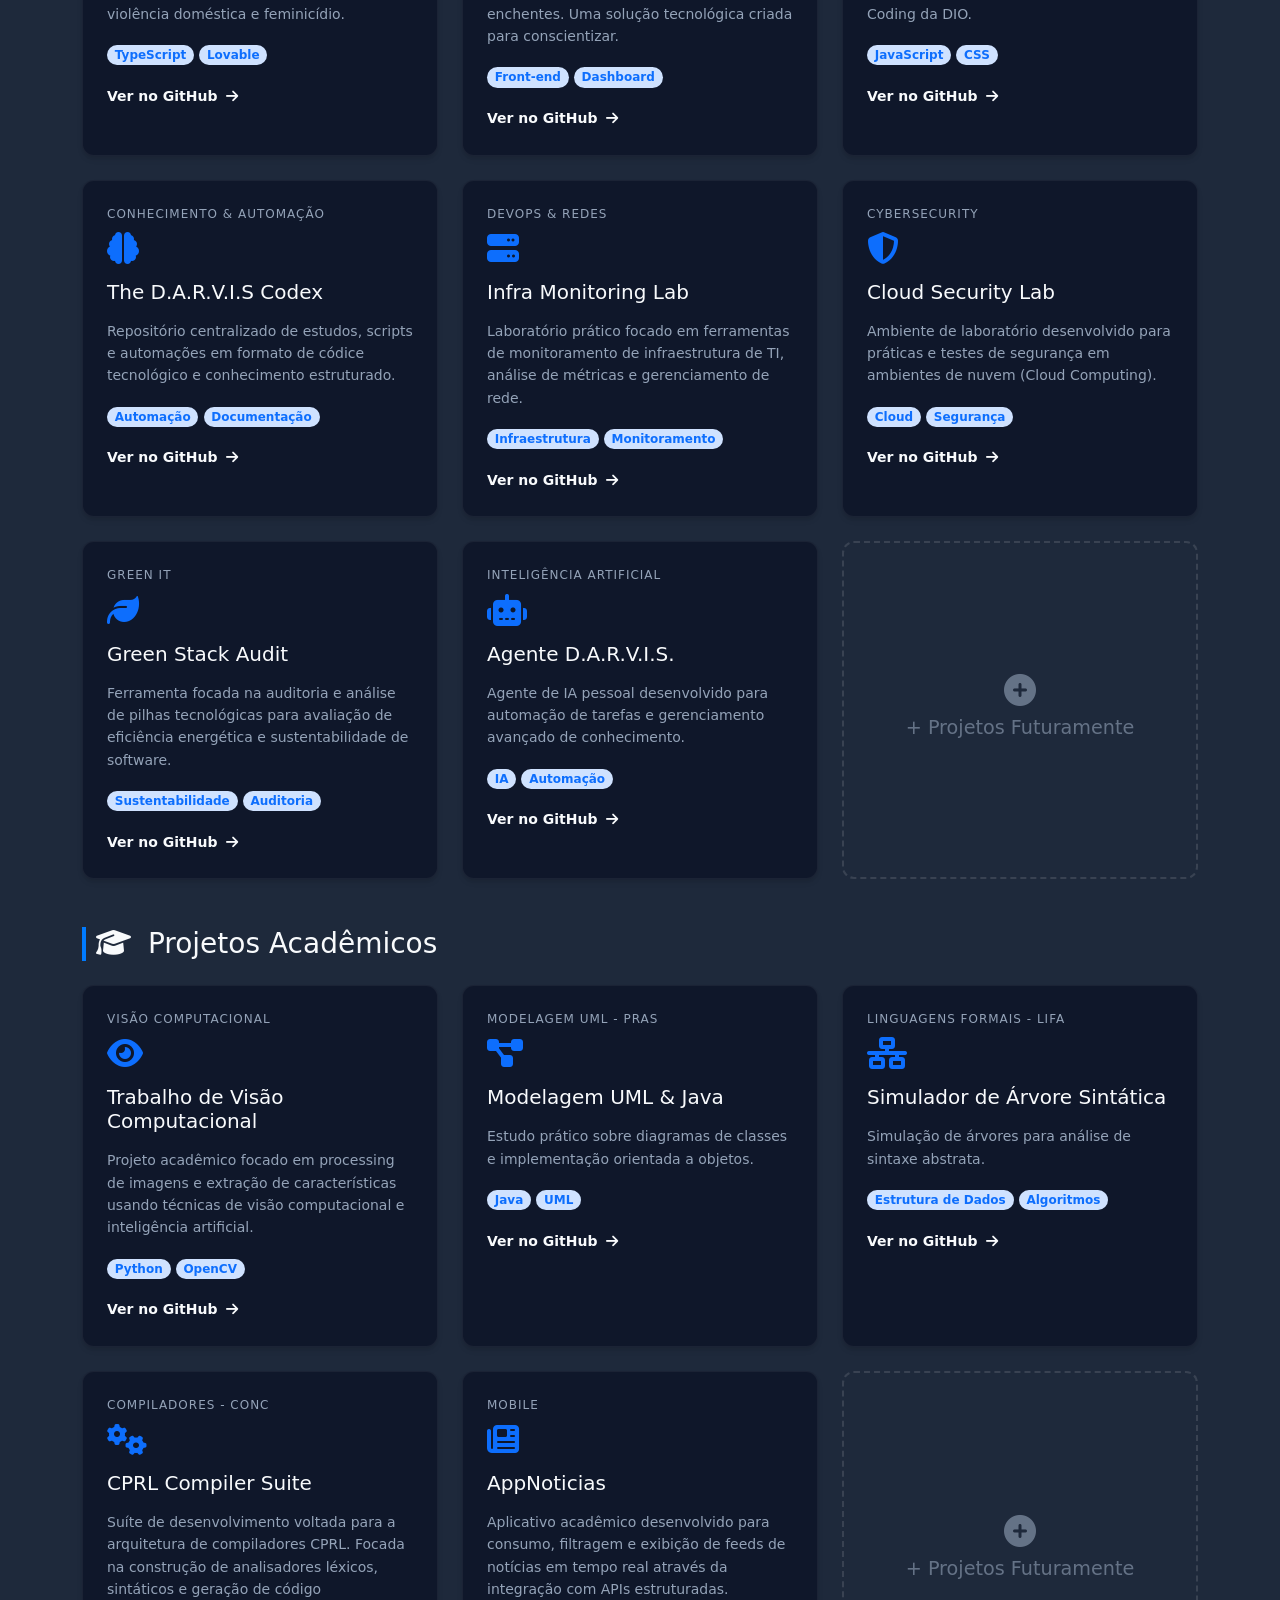
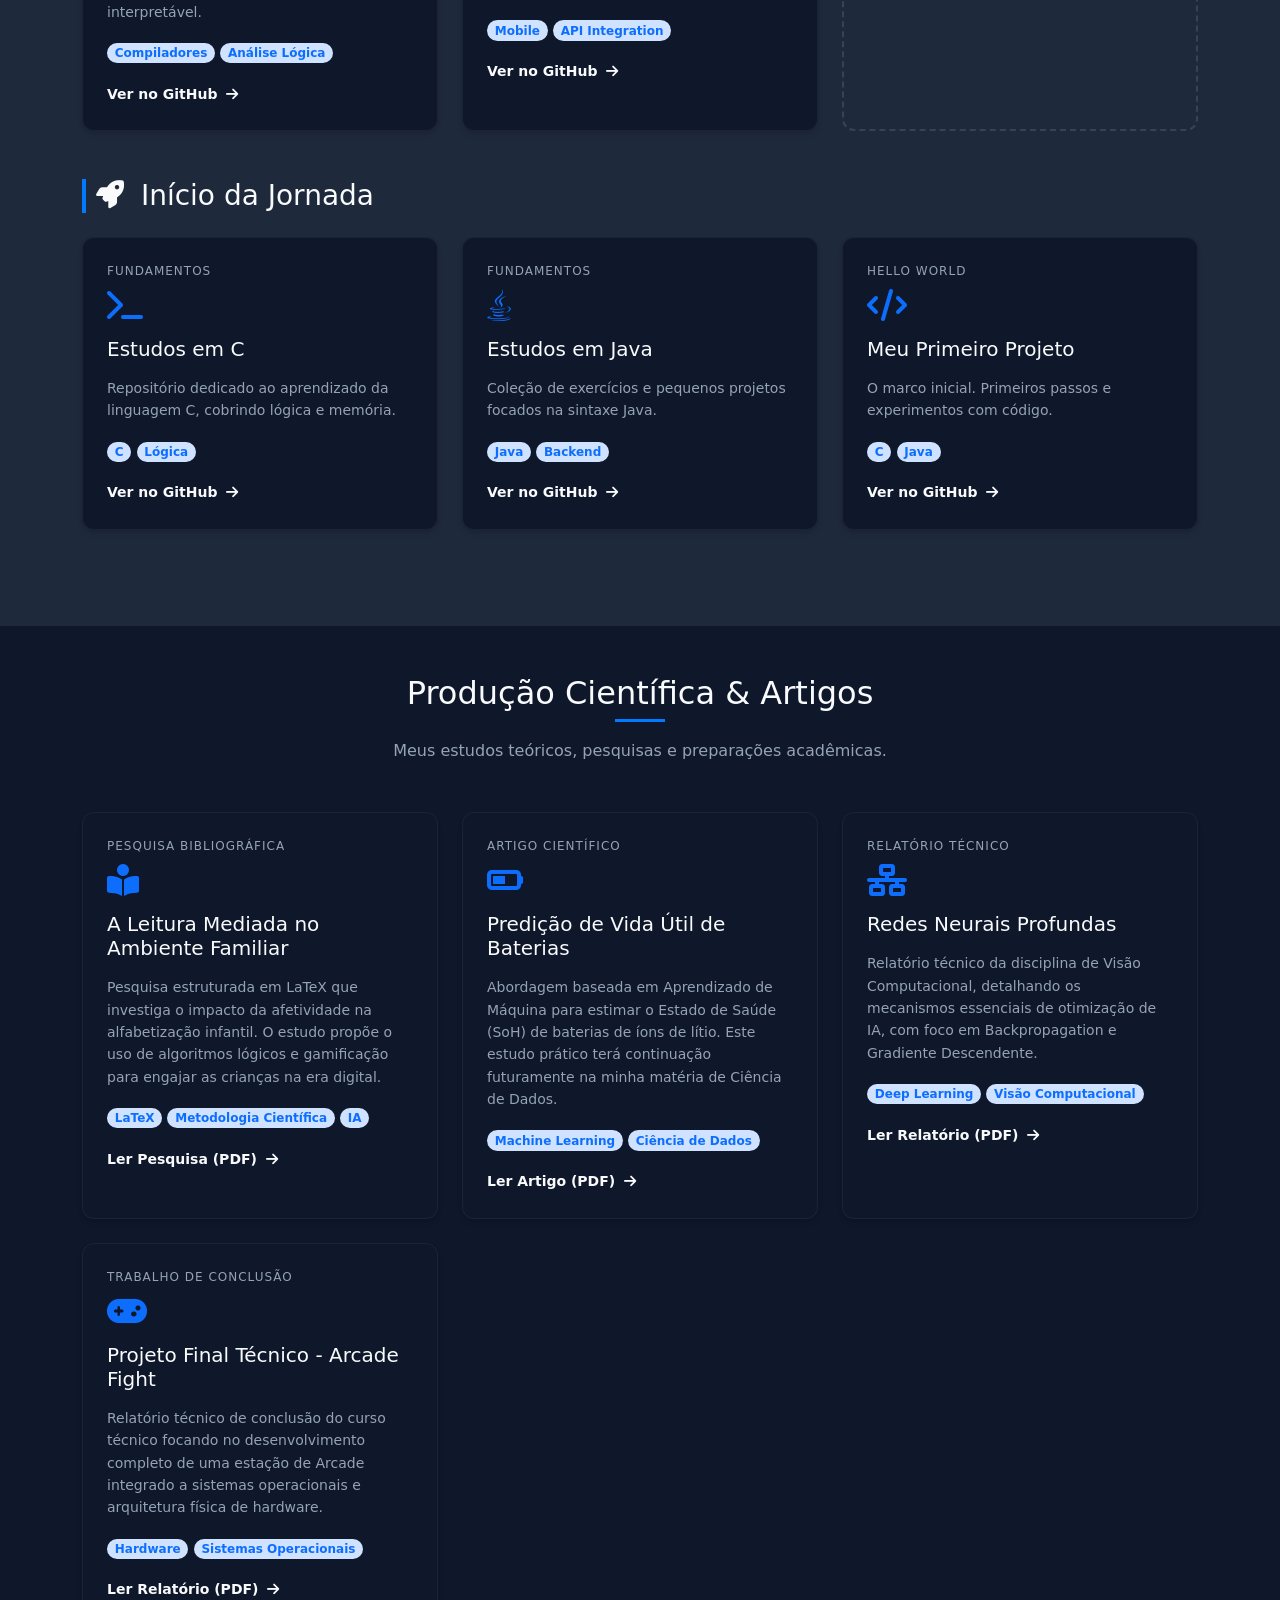
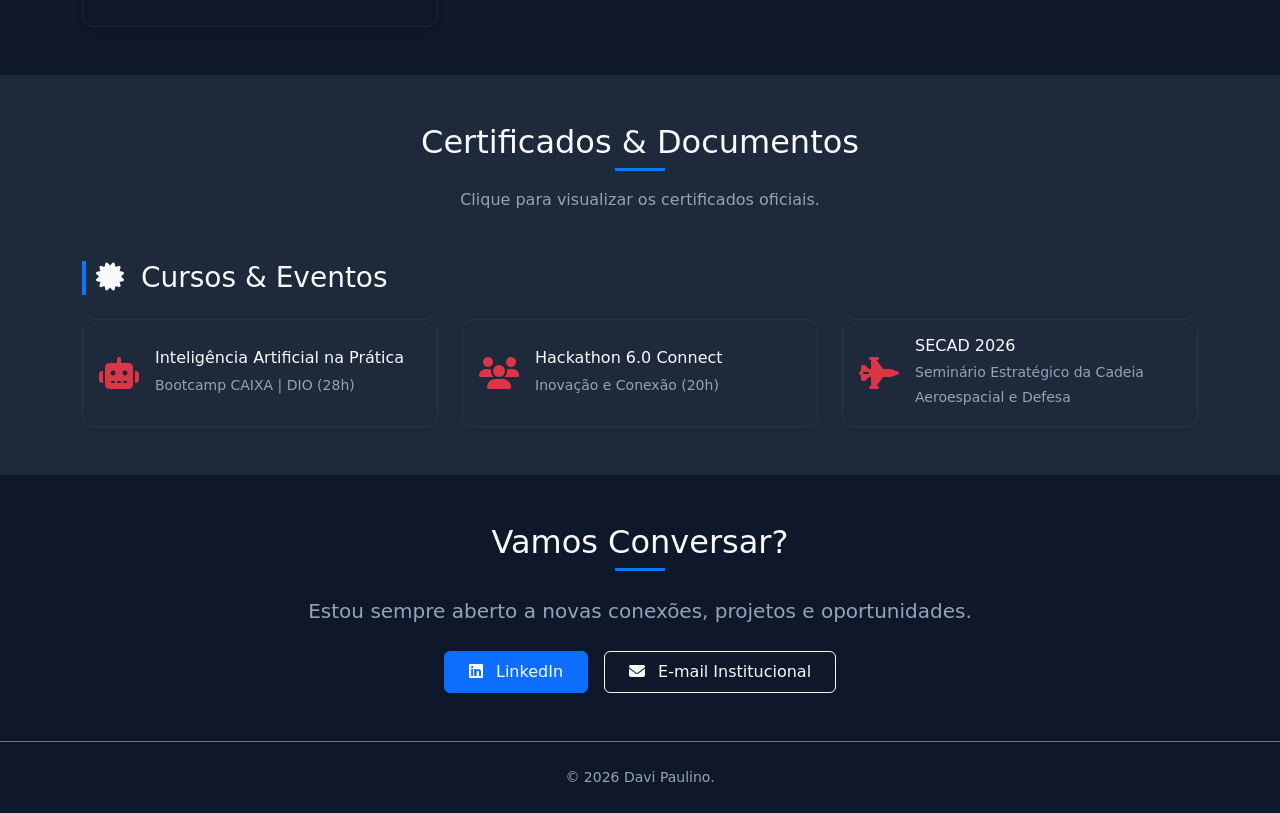
==== commit 254b0fdd: "feat: Add Trabalho Final curso tecnico" ====
--- a/index.html
+++ b/index.html
@@ -4,6 +4,7 @@
     <meta charset="UTF-8">
     <meta name="viewport" content="width=device-width, initial-scale=1.0">
     <title>Davi Paulino | Desenvolvedor & Estudante de CS</title>
+    <!-- Bootstrap 5.3 CSS -->
     <link href="https://cdn.jsdelivr.net/npm/bootstrap@5.3.3/dist/css/bootstrap.min.css" rel="stylesheet">
     <link rel="stylesheet" href="style.css">
     <link rel="stylesheet" href="https://cdnjs.cloudflare.com/ajax/libs/font-awesome/6.5.1/css/all.min.css">
@@ -56,6 +57,7 @@
         <div class="container">
             <h2 class="section-title text-center mb-5">Portfólio de Projetos</h2>
             
+            <!-- Projetos Pessoais -->
             <h3 class="category-title mb-4"><i class="fas fa-laptop-code me-2"></i> Projetos Pessoais</h3>
             <div class="row g-4 mb-5">
                 
@@ -212,6 +214,7 @@
 
             </div>
 
+   
             <h3 class="category-title mb-4 mt-5"><i class="fas fa-graduation-cap me-2"></i> Projetos Acadêmicos</h3>
             <div class="row g-4 mb-5">
                 
@@ -287,11 +290,10 @@
                     </div>
                 </div>
 
-                
-                <div class="col-md-6 col-lg-4">
-                    <div class="project-card h-100 p-4">
-                        <div class="card-header border-0 bg-transparent p-0">
-                            <span class="project-type d-block mb-2">Desenvolvimento Mobile</span>
+                <div class="col-md-6 col-lg-4">
+                    <div class="project-card h-100 p-4">
+                        <div class="card-header border-0 bg-transparent p-0">
+                            <span class="project-type d-block mb-2">Mobile</span>
                             <i class="fas fa-newspaper fa-2x mb-3 text-primary"></i>
                             <h3>AppNoticias</h3>
                         </div>
@@ -373,17 +375,17 @@
         </div>
     </section>
 
-
-    <section id="pesquisa" class="section py-5">
+  
+   <section id="pesquisa" class="section py-5">
         <div class="container text-center">
             <h2 class="section-title mb-3">Produção Científica & Artigos</h2>
             <p class="mb-5">Meus estudos teóricos, pesquisas e preparações acadêmicas.</p>
-            
-            <div class="row g-4 justify-content-center">
-                
-                <!-- Card 1: Leitura Mediada -->
-                <div class="col-md-6 col-lg-4">
-                    <div class="project-card text-start h-100 p-4">
+         
+            <div class="row g-4 text-start">
+                
+               
+                <div class="col-md-6 col-lg-4">
+                    <div class="project-card h-100 p-4">
                         <div class="card-header border-0 bg-transparent p-0">
                             <span class="project-type d-block mb-2">Pesquisa Bibliográfica</span>
                             <i class="fas fa-book-reader fa-2x mb-3 text-primary"></i>
@@ -401,16 +403,16 @@
                     </div>
                 </div>
 
-            
-                <div class="col-md-6 col-lg-4">
-                    <div class="project-card text-start h-100 p-4">
+              
+                <div class="col-md-6 col-lg-4">
+                    <div class="project-card h-100 p-4">
                         <div class="card-header border-0 bg-transparent p-0">
                             <span class="project-type d-block mb-2">Artigo Científico</span>
                             <i class="fas fa-battery-half fa-2x mb-3 text-primary"></i>
                             <h3>Predição de Vida Útil de Baterias</h3>
                         </div>
                         <div class="card-body p-0 mt-3">
-                            <p class="small">Abordagem baseada em Aprendizado de Máquina para estimar o Estado de Saúde (SoH) de baterias de íons de lítio[cite: 8]. Este estudo prático terá continuação futuramente na minha matéria de Ciência de Dados.</p>
+                            <p class="small">Abordagem baseada em Aprendizado de Máquina para estimar o Estado de Saúde (SoH) de baterias de íons de lítio. Este estudo prático terá continuação futuramente na minha matéria de Ciência de Dados.</p>
                             <div class="tech-stack mb-3">
                                 <span class="badge rounded-pill bg-primary-subtle text-primary">Machine Learning</span>
                                 <span class="badge rounded-pill bg-primary-subtle text-primary">Ciência de Dados</span>
@@ -422,19 +424,38 @@
 
                 
                 <div class="col-md-6 col-lg-4">
-                    <div class="project-card text-start h-100 p-4">
+                    <div class="project-card h-100 p-4">
                         <div class="card-header border-0 bg-transparent p-0">
                             <span class="project-type d-block mb-2">Relatório Técnico</span>
                             <i class="fas fa-network-wired fa-2x mb-3 text-primary"></i>
                             <h3>Redes Neurais Profundas</h3>
                         </div>
                         <div class="card-body p-0 mt-3">
-                            <p class="small">Relatório técnico da disciplina de Visão Computacional, detalhando os mecanismos essenciais de otimização de IA, com foco em Backpropagation e Gradiente Descendente[cite: 7].</p>
+                            <p class="small">Relatório técnico da disciplina de Visão Computacional, detalhando os mecanismos essenciais de otimização de IA, com foco em Backpropagation e Gradiente Descendente.</p>
                             <div class="tech-stack mb-3">
                                 <span class="badge rounded-pill bg-primary-subtle text-primary">Deep Learning</span>
                                 <span class="badge rounded-pill bg-primary-subtle text-primary">Visão Computacional</span>
                             </div>
                             <a href="assets/img/pdfs/Relatorio-VISC.pdf" target="_blank" class="link fw-bold small">Ler Relatório (PDF) <i class="fas fa-arrow-right ms-1"></i></a>
+                        </div>
+                    </div>
+                </div>
+
+                
+                <div class="col-md-6 col-lg-4">
+                    <div class="project-card h-100 p-4">
+                        <div class="card-header border-0 bg-transparent p-0">
+                            <span class="project-type d-block mb-2">Trabalho de Conclusão</span>
+                            <i class="fas fa-gamepad fa-2x mb-3 text-primary"></i>
+                            <h3>Projeto Final Técnico - Arcade Fight</h3>
+                        </div>
+                        <div class="card-body p-0 mt-3">
+                            <p class="small">Relatório técnico de conclusão do curso técnico focando no desenvolvimento completo de uma estação de Arcade integrado a sistemas operacionais e arquitetura física de hardware.</p>
+                            <div class="tech-stack mb-3">
+                                <span class="badge rounded-pill bg-primary-subtle text-primary">Hardware</span>
+                                <span class="badge rounded-pill bg-primary-subtle text-primary">Sistemas Operacionais</span>
+                            </div>
+                            <a href="assets/img/pdfs/Relatorio-ProjetoFinal-Tecnico-Arcade.pdf" target="_blank" class="link fw-bold small">Ler Relatório (PDF) <i class="fas fa-arrow-right ms-1"></i></a>
                         </div>
                     </div>
                 </div>
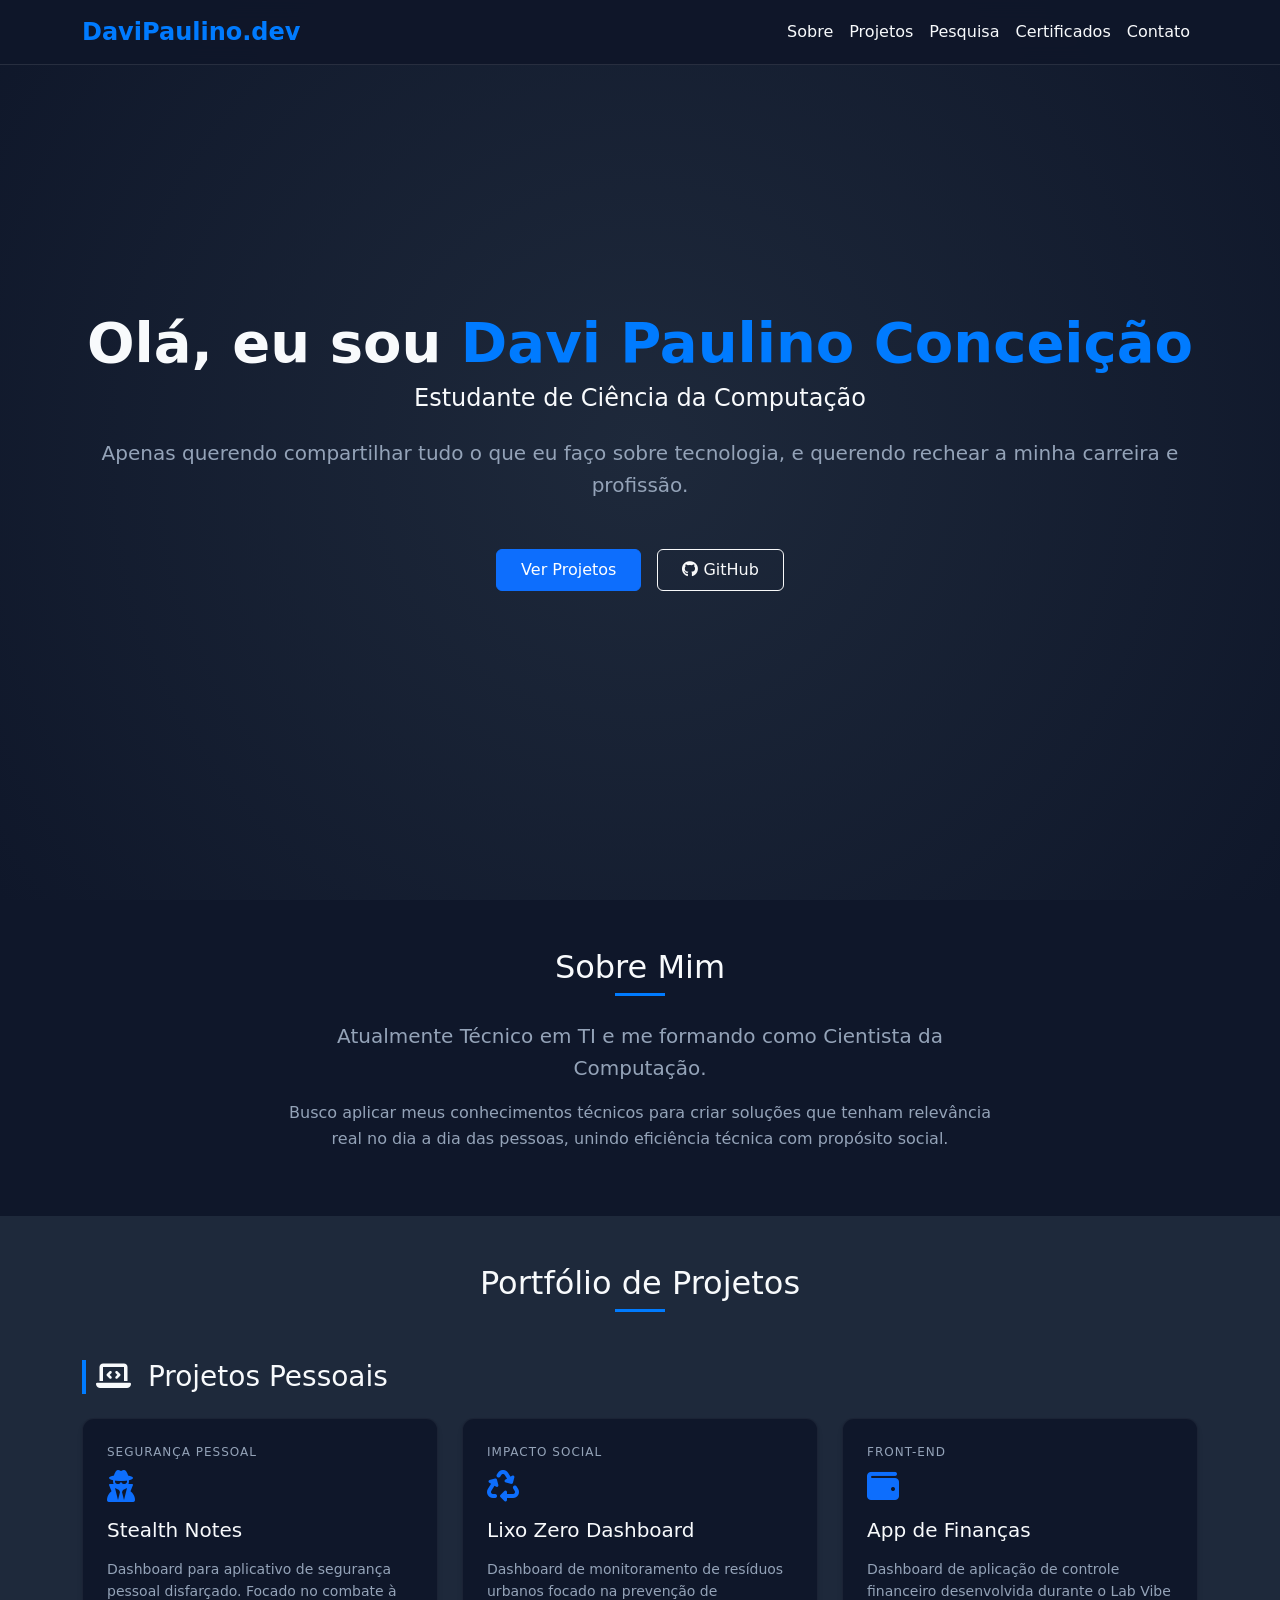
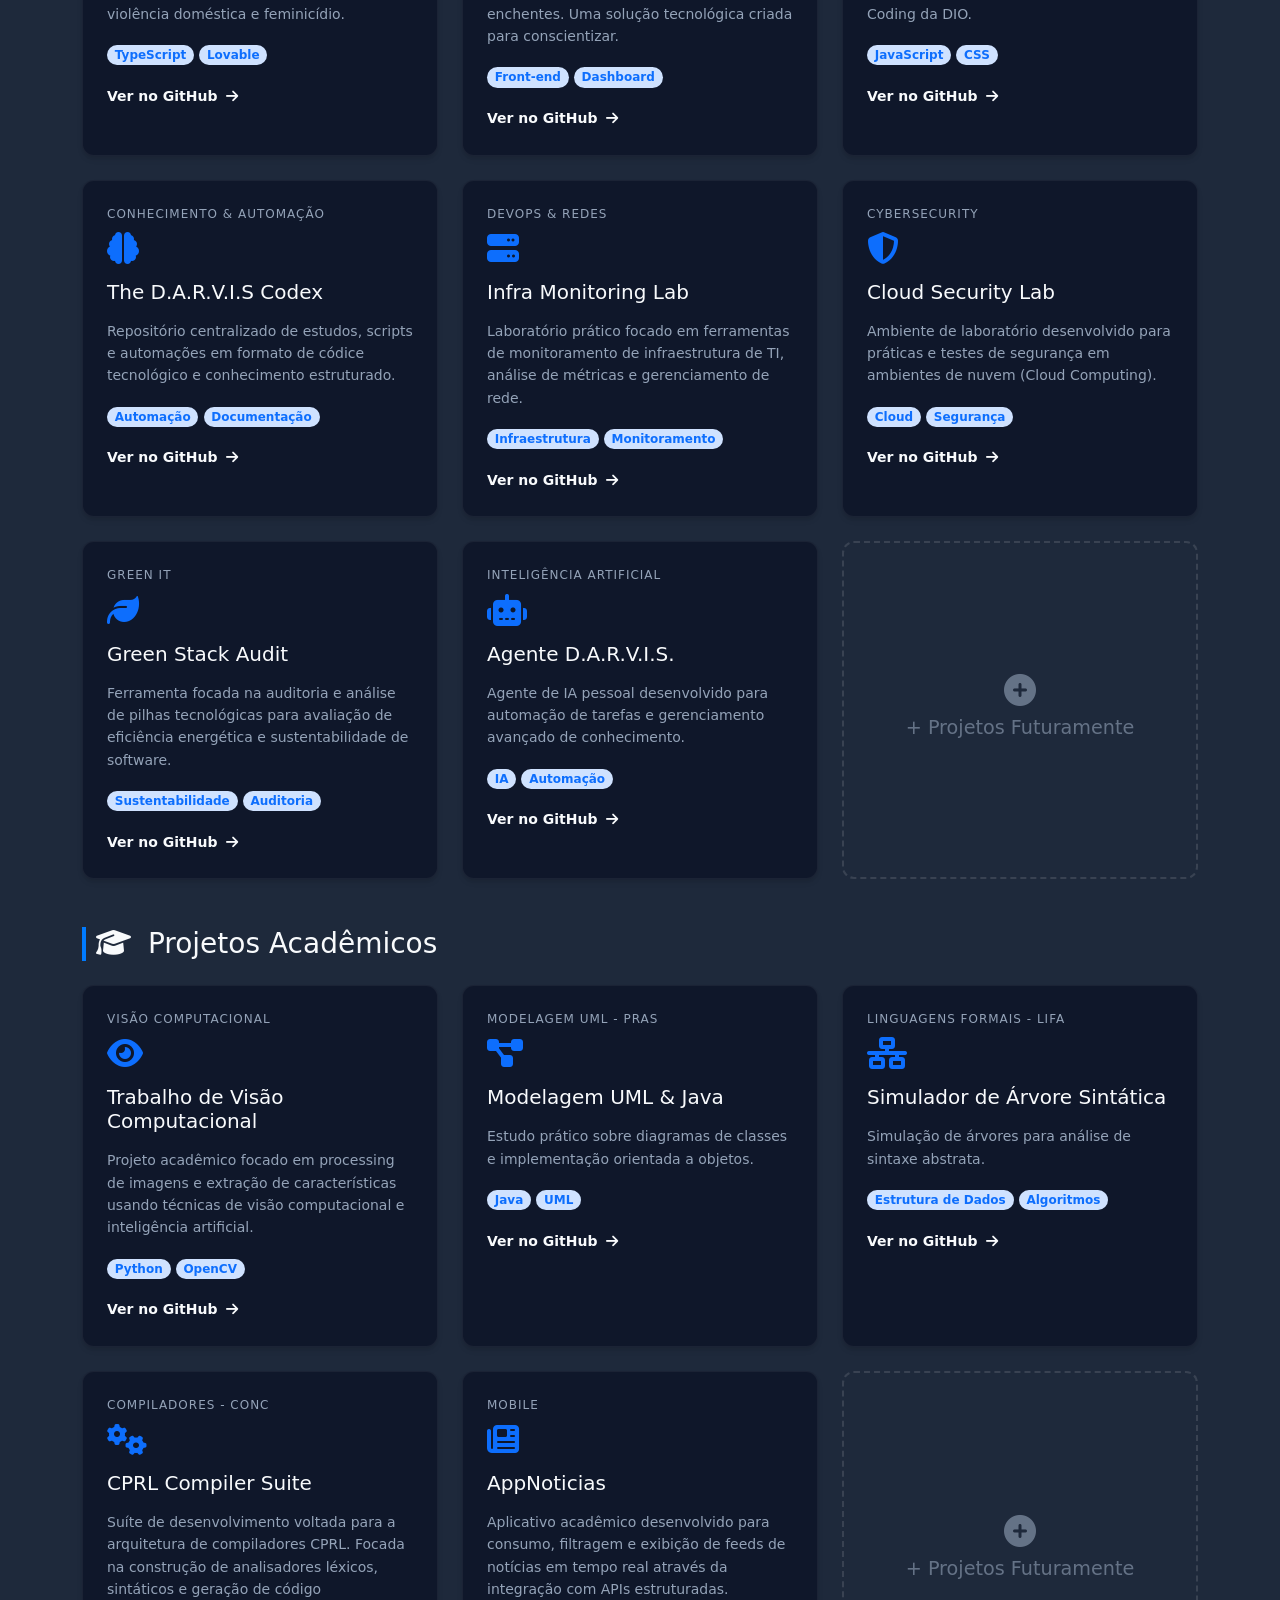
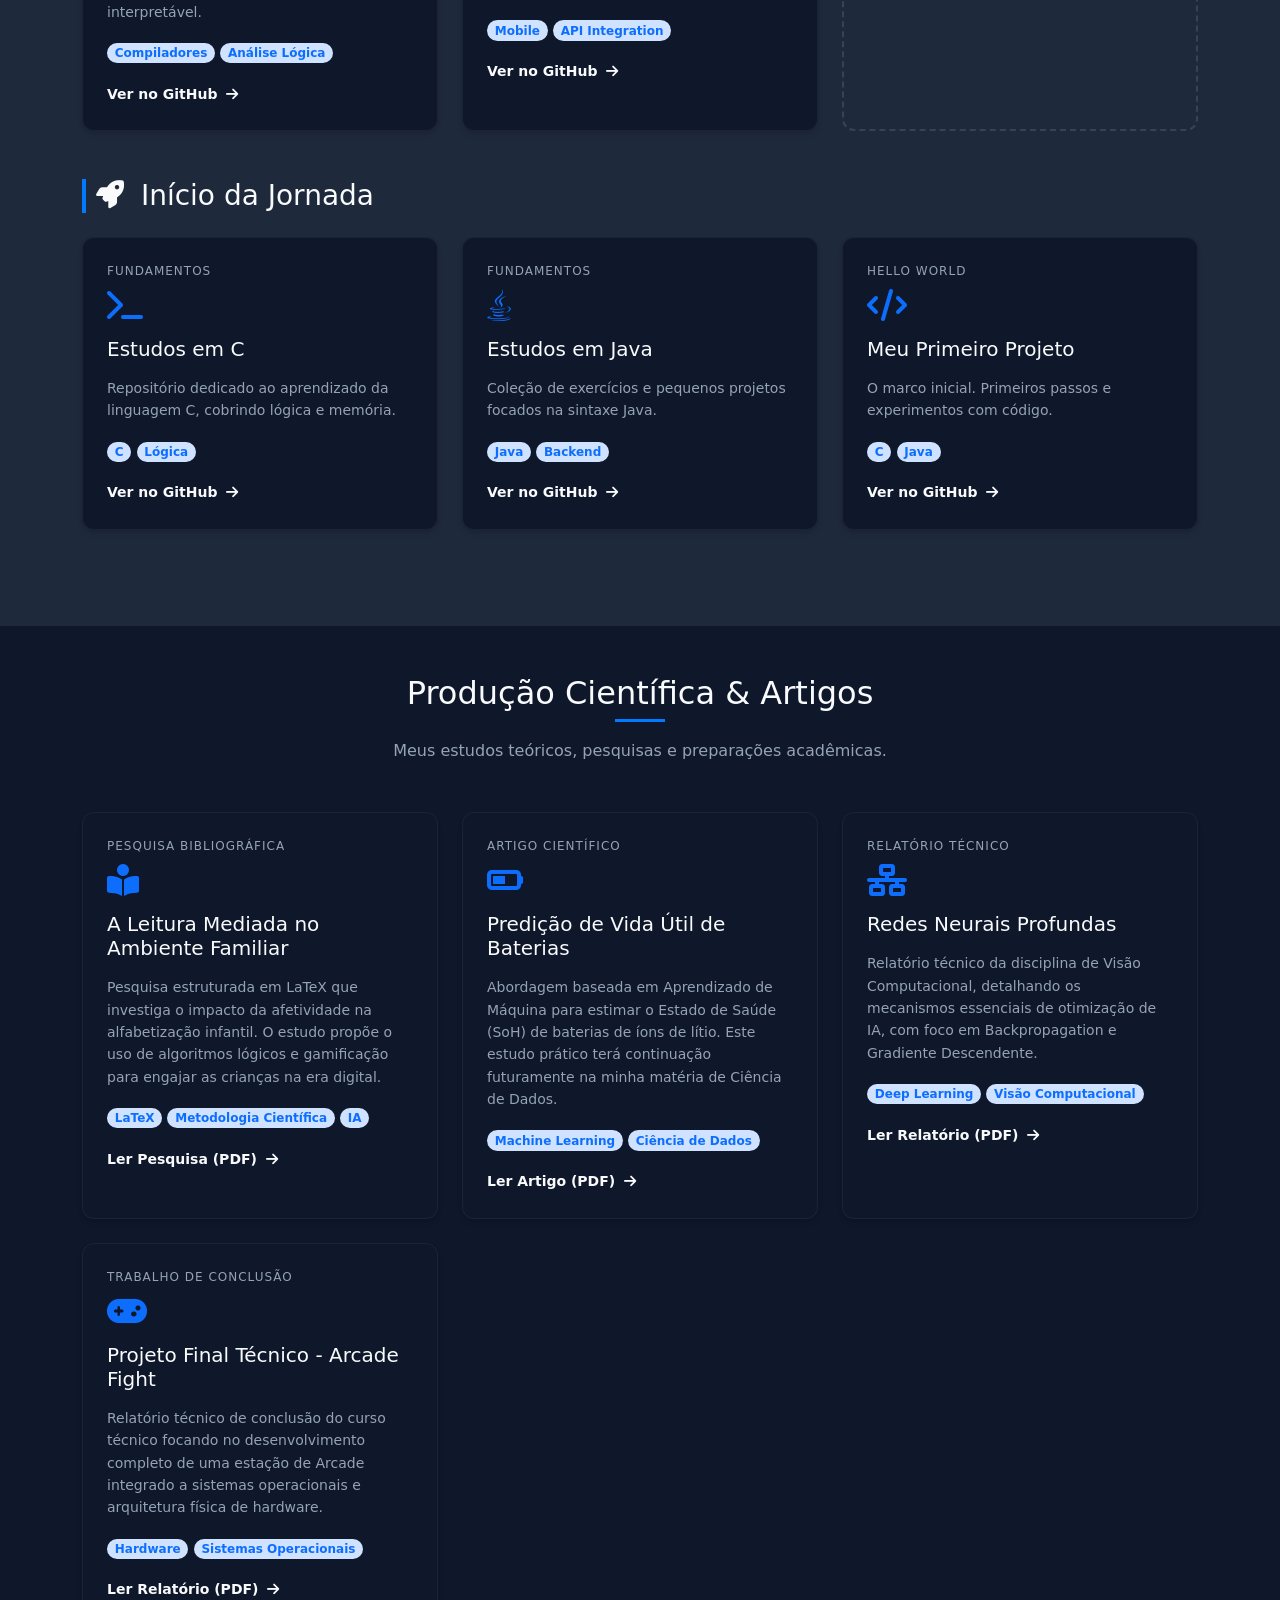
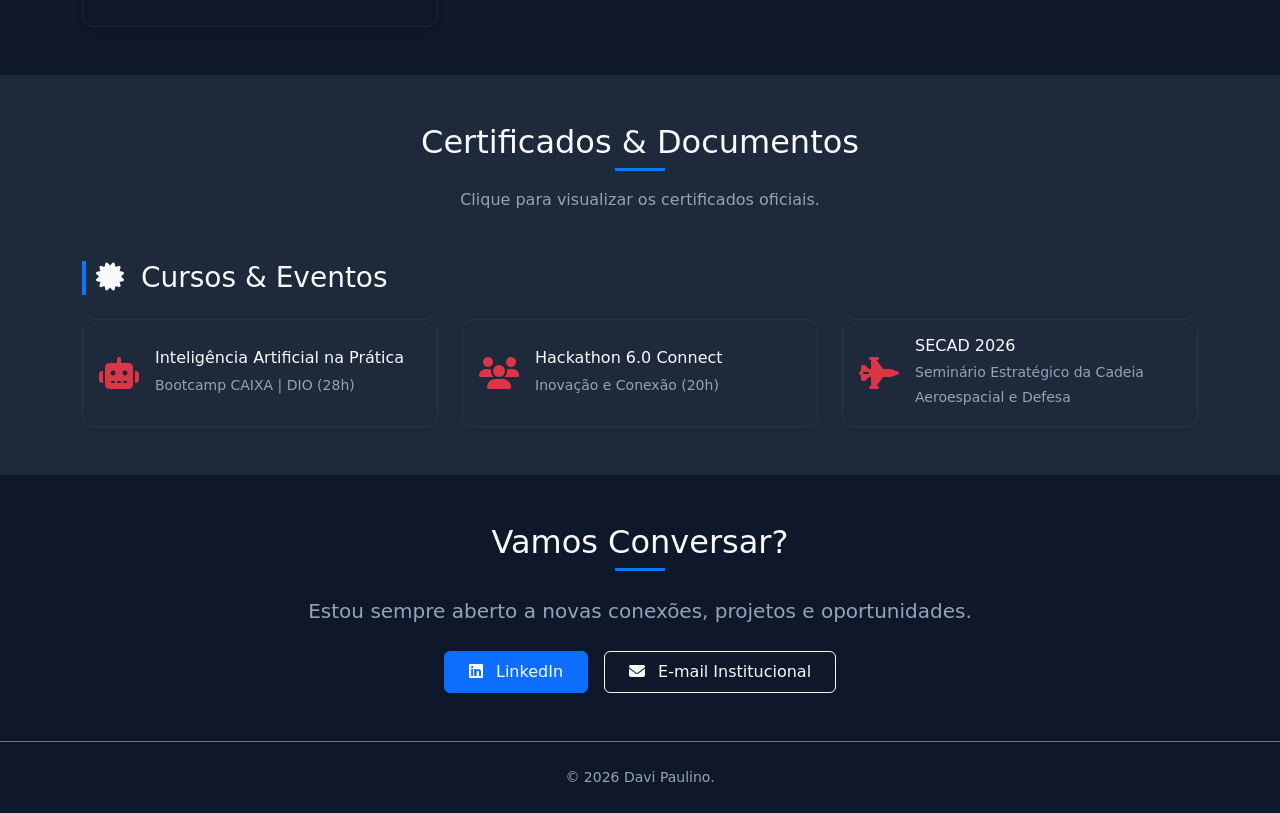
==== commit 0139965f: "Update title and description in index.html" ====
--- a/index.html
+++ b/index.html
@@ -3,8 +3,7 @@
 <head>
     <meta charset="UTF-8">
     <meta name="viewport" content="width=device-width, initial-scale=1.0">
-    <title>Davi Paulino | Desenvolvedor & Estudante de CS</title>
-    <!-- Bootstrap 5.3 CSS -->
+    <title>Davi Paulino | Técnico & Estudante de BCC</title>
     <link href="https://cdn.jsdelivr.net/npm/bootstrap@5.3.3/dist/css/bootstrap.min.css" rel="stylesheet">
     <link rel="stylesheet" href="style.css">
     <link rel="stylesheet" href="https://cdnjs.cloudflare.com/ajax/libs/font-awesome/6.5.1/css/all.min.css">
@@ -46,7 +45,7 @@
             <h2 class="section-title mb-4">Sobre Mim</h2>
             <div class="row justify-content-center">
                 <div class="col-lg-8">
-                    <p class="lead">Atualmente cursando <strong>Ciência da Computação</strong> e me formando como <strong>Técnico em Manutenção e Suporte em Informática</strong>.</p>
+                    <p class="lead">Atualmente Técnico <strong> em TI </strong> e me formando como <strong>Cientista da Computação</strong>.</p>
                     <p>Busco aplicar meus conhecimentos técnicos para criar soluções que tenham relevância real no dia a dia das pessoas, unindo eficiência técnica com propósito social.</p>
                 </div>
             </div>
@@ -530,4 +529,4 @@
     <script src="https://cdn.jsdelivr.net/npm/bootstrap@5.3.3/dist/js/bootstrap.bundle.min.js"></script>
     <script src="script.js"></script>
 </body>
-</html>+</html>
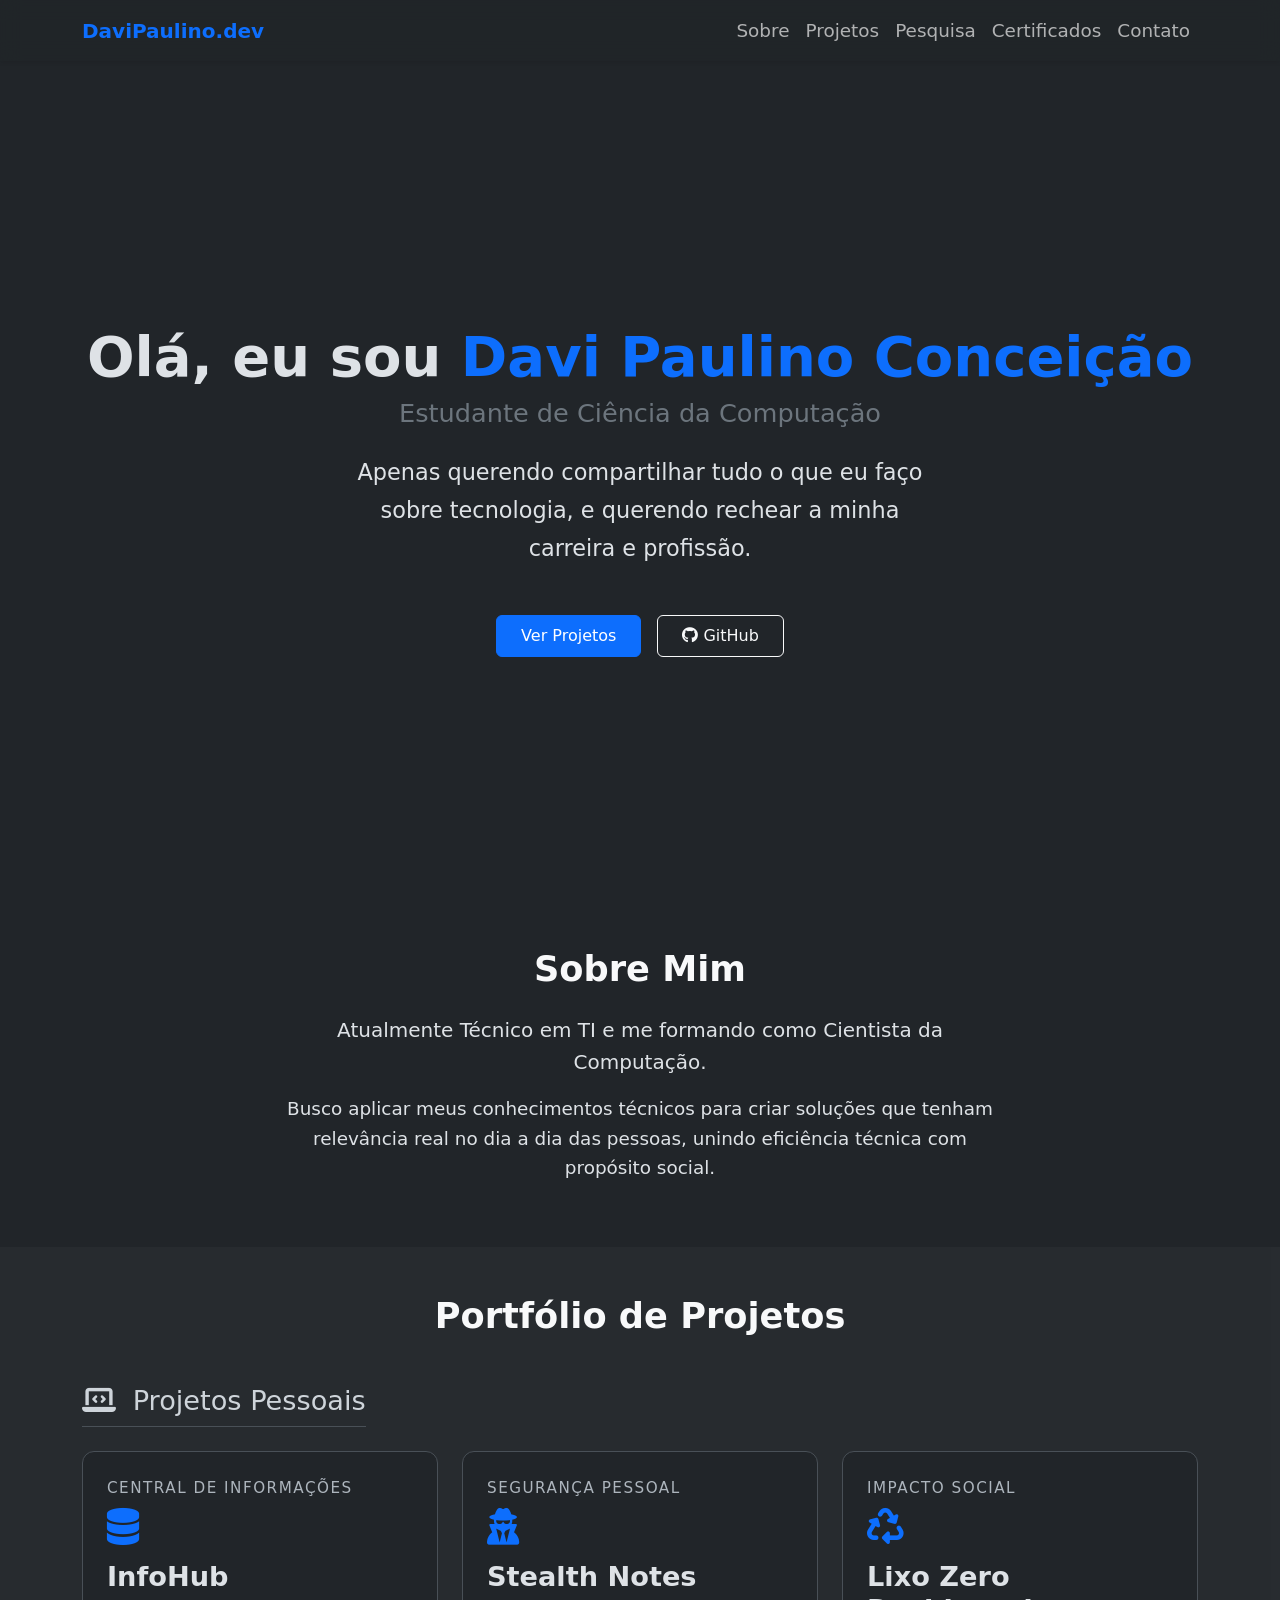
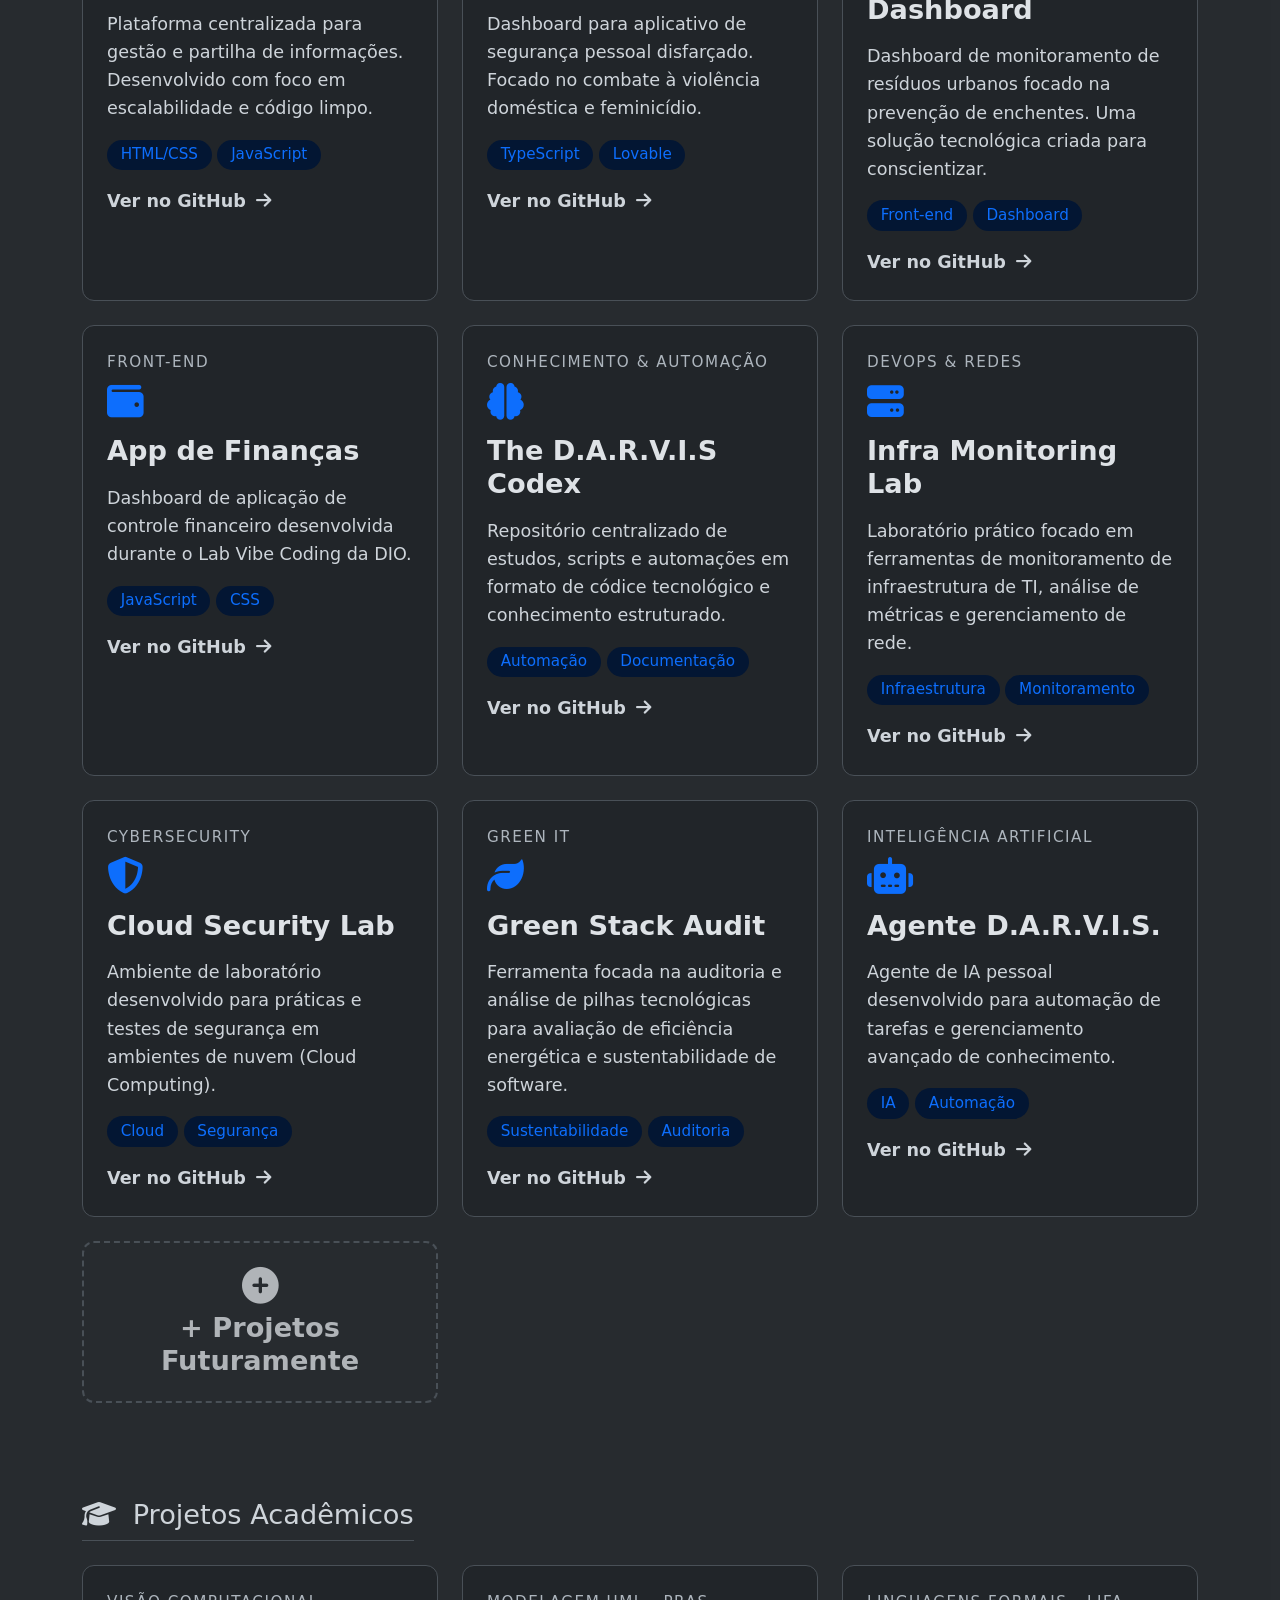
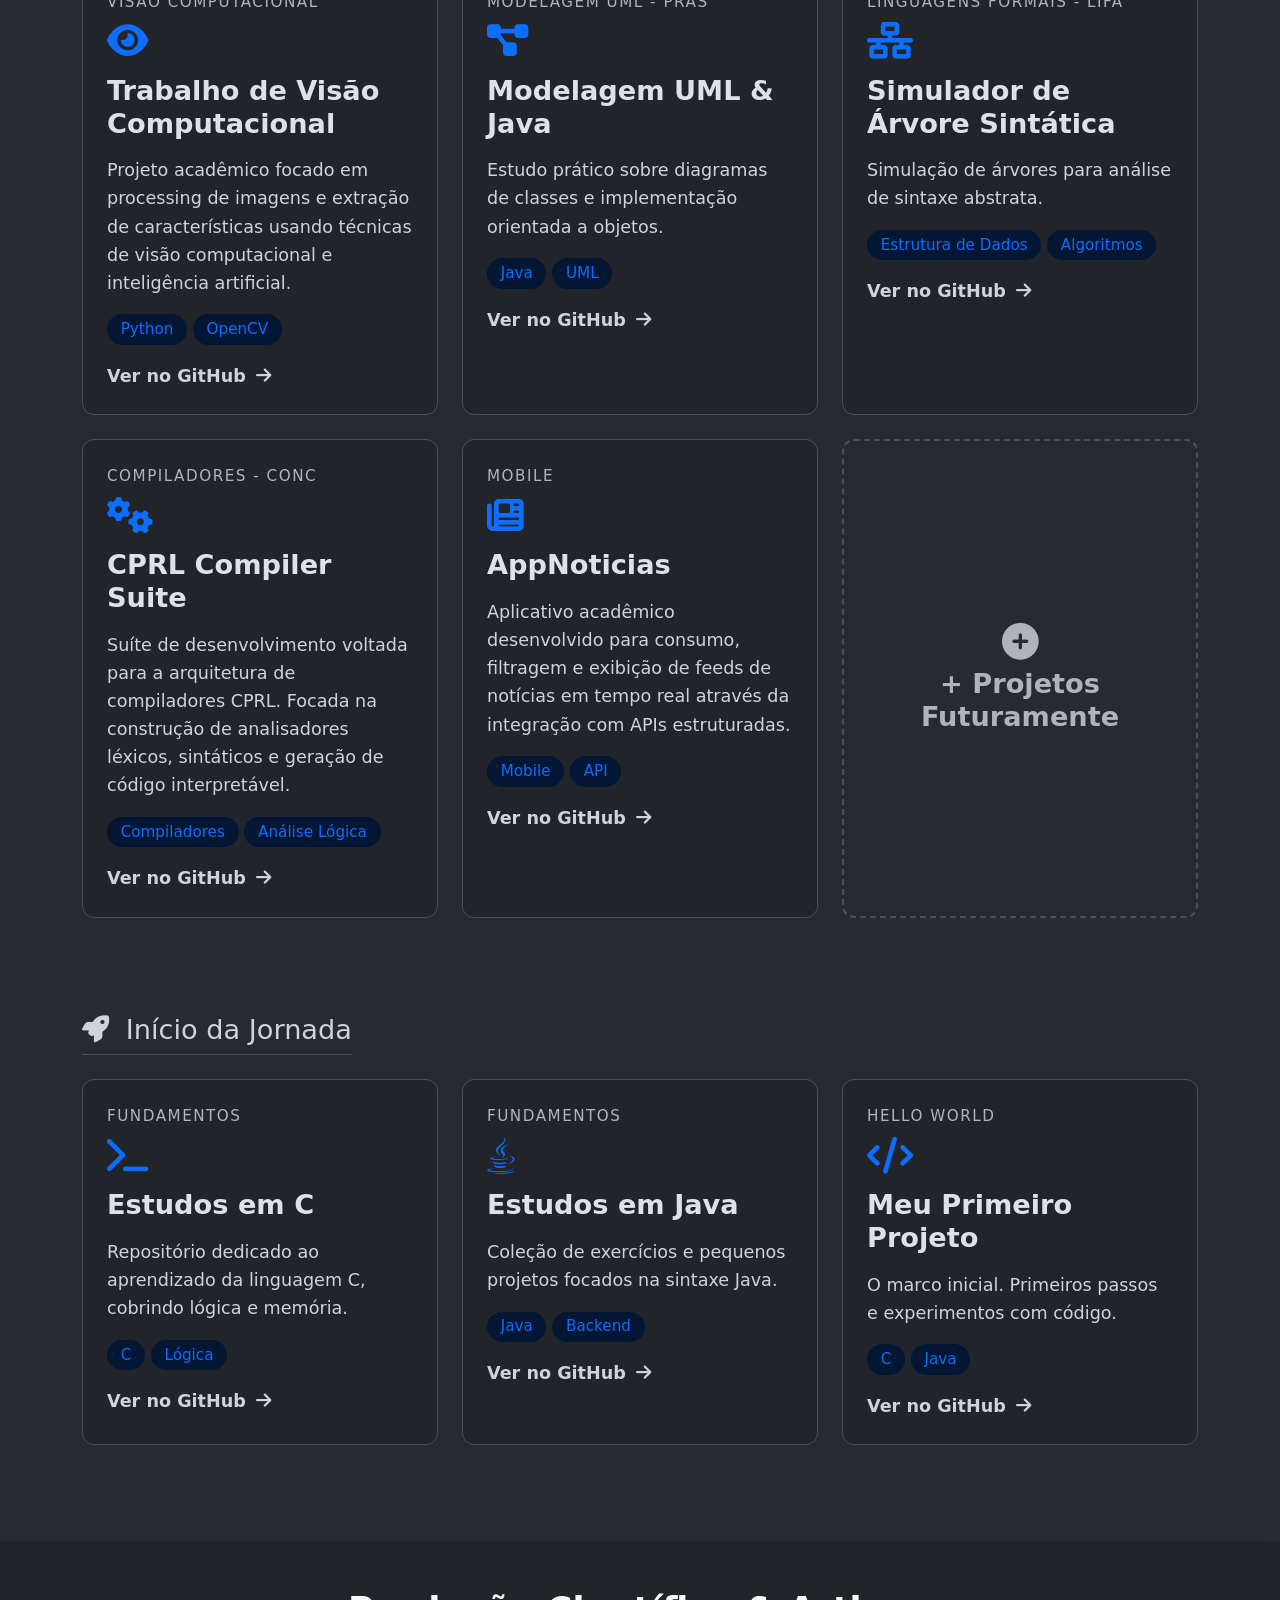
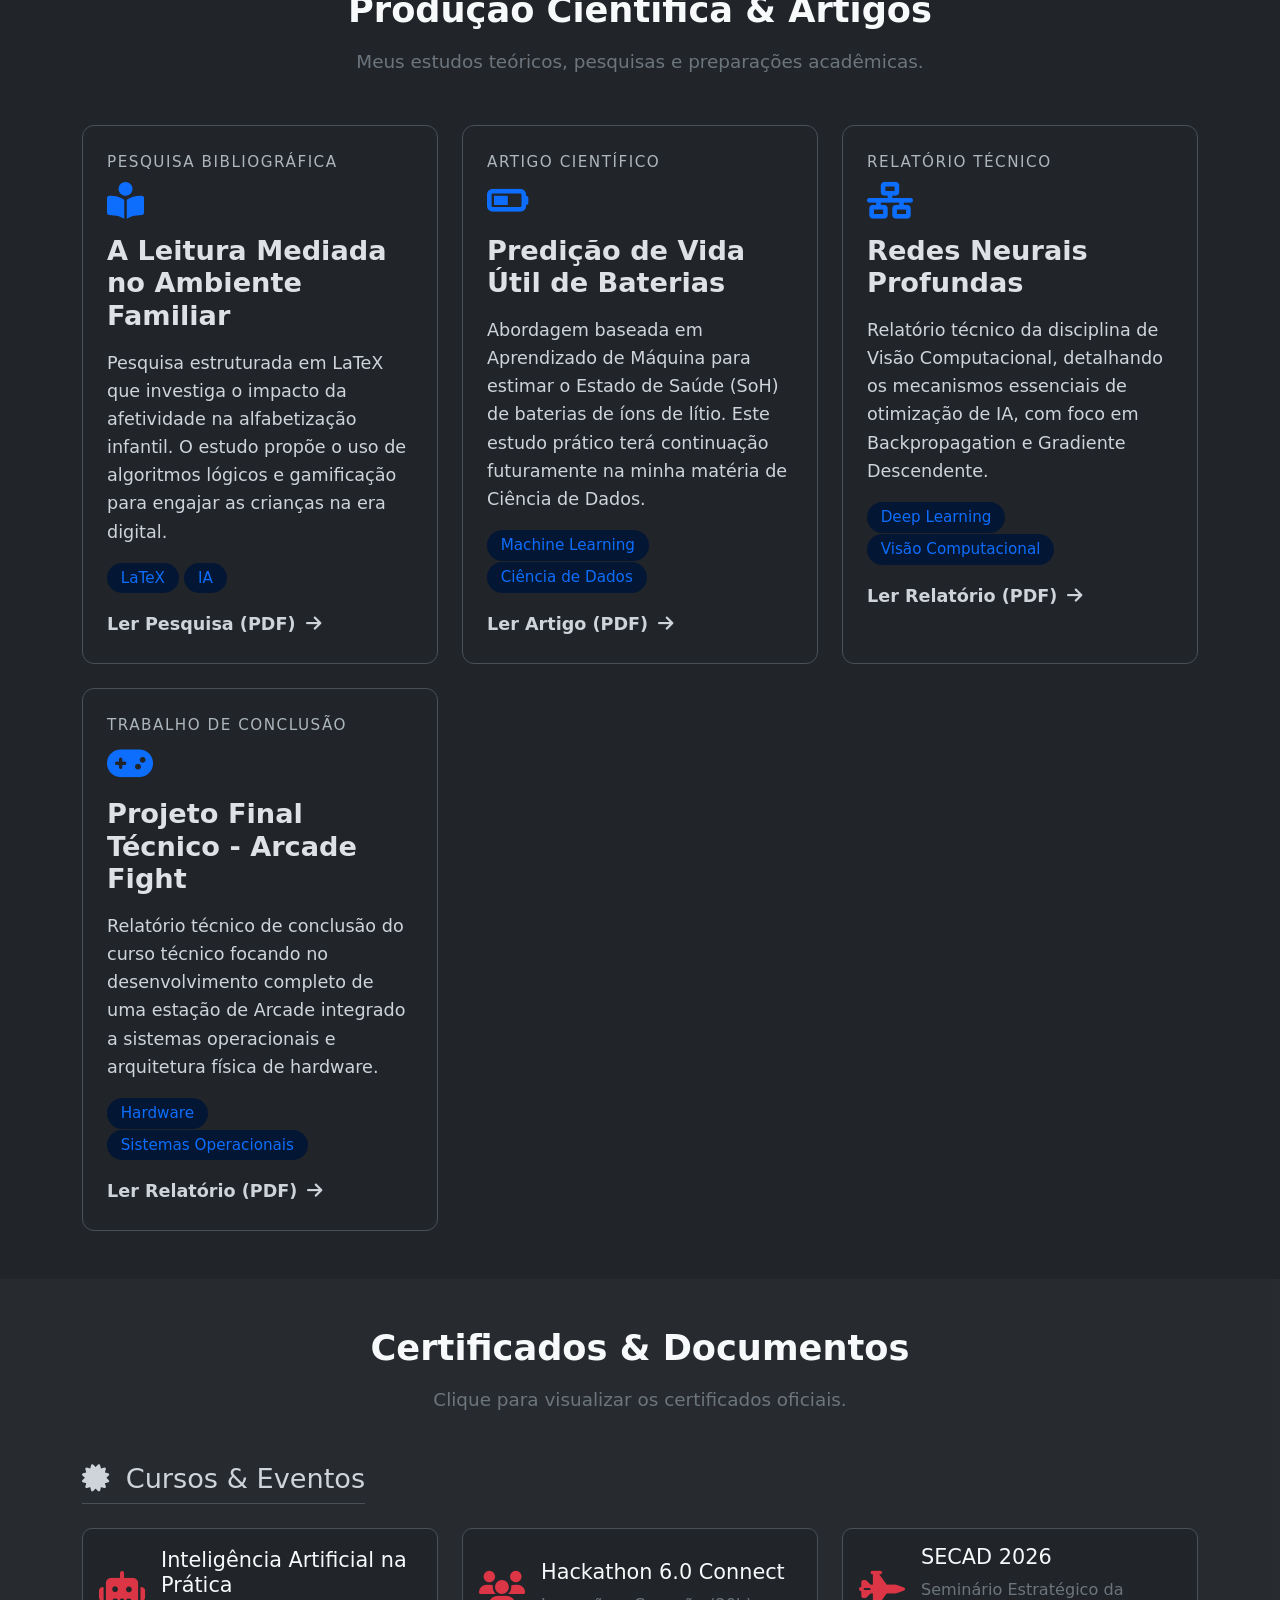
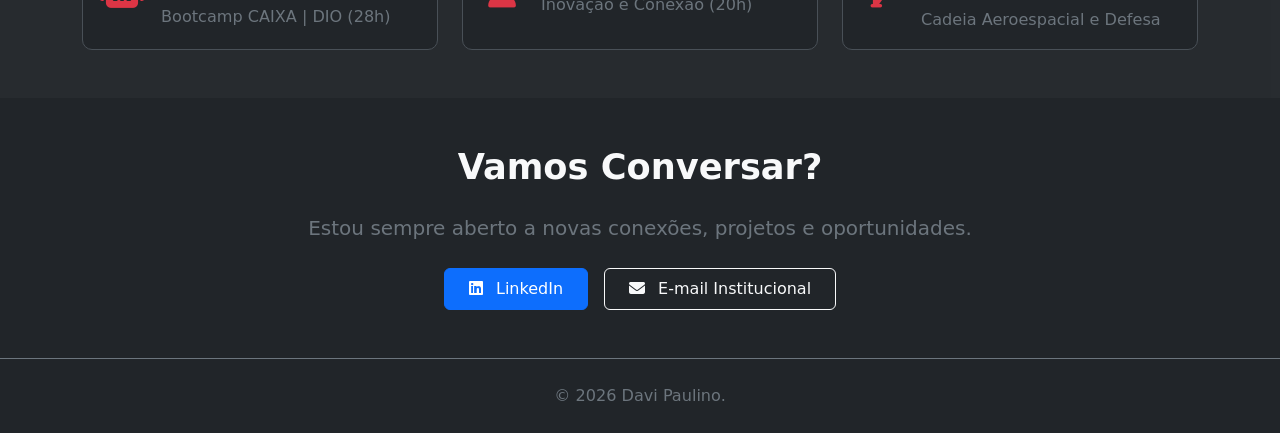
==== commit 6d231927: "feat: otimização do layout, ajustes de tipografia em telas grandes e adição do InfoHub" ====
--- a/index.html
+++ b/index.html
@@ -1,5 +1,5 @@
 <!DOCTYPE html>
-<html lang="pt-BR">
+<html lang="pt-BR" data-bs-theme="dark">
 <head>
     <meta charset="UTF-8">
     <meta name="viewport" content="width=device-width, initial-scale=1.0">
@@ -10,10 +10,10 @@
 </head>
 <body data-bs-spy="scroll" data-bs-target=".navbar" data-bs-offset="70">
 
-    <nav class="navbar navbar-expand-lg fixed-top custom-navbar">
+    <nav class="navbar navbar-expand-lg fixed-top custom-navbar shadow-sm">
         <div class="container">
             <a class="navbar-brand logo" href="#">DaviPaulino.dev</a>
-            <button class="navbar-toggler" type="button" data-bs-toggle="collapse" data-bs-target="#navbarNav">
+            <button class="navbar-toggler" type="button" data-bs-toggle="collapse" data-bs-target="#navbarNav" aria-label="Alternar navegação">
                 <span class="navbar-toggler-icon"></span>
             </button>
             <div class="collapse navbar-collapse" id="navbarNav">
@@ -28,19 +28,21 @@
         </div>
     </nav>
 
-    <header class="hero d-flex align-items-center justify-content-center text-center">
+    <header class="hero d-flex align-items-center justify-content-center text-center fade-in-section">
         <div class="container">
             <h1 class="display-4 fw-bold">Olá, eu sou <span class="highlight">Davi Paulino Conceição</span></h1>
-            <h2 class="h4 mb-4">Estudante de Ciência da Computação</h2>
-            <p class="lead mb-5">Apenas querendo compartilhar tudo o que eu faço sobre tecnologia, e querendo rechear a minha carreira e profissão.</p>
+            <h2 class="h4 mb-4 text-secondary">Estudante de Ciência da Computação</h2>
+            <p class="lead mb-5 max-w-custom mx-auto">Apenas querendo compartilhar tudo o que eu faço sobre tecnologia, e querendo rechear a minha carreira e profissão.</p>
             <div class="d-flex gap-3 justify-content-center flex-wrap">
                 <a href="#projetos" class="btn btn-primary px-4 py-2">Ver Projetos</a>
-                <a href="https://github.com/DaviP-Conceicao" target="_blank" class="btn btn-outline-light px-4 py-2"><i class="fab fa-github"></i> GitHub</a>
+                <a href="https://github.com/DaviP-Conceicao" target="_blank" rel="noopener noreferrer" class="btn btn-outline-light px-4 py-2" aria-label="Acessar meu GitHub">
+                    <i class="fab fa-github"></i> GitHub
+                </a>
             </div>
         </div>
     </header>
 
-    <section id="sobre" class="section py-5">
+    <section id="sobre" class="section py-5 fade-in-section">
         <div class="container text-center">
             <h2 class="section-title mb-4">Sobre Mim</h2>
             <div class="row justify-content-center">
@@ -52,14 +54,33 @@
         </div>
     </section>
 
-    <section id="projetos" class="section bg-alt py-5">
+    <section id="projetos" class="section bg-alt py-5 fade-in-section">
         <div class="container">
             <h2 class="section-title text-center mb-5">Portfólio de Projetos</h2>
             
-            <!-- Projetos Pessoais -->
+            
             <h3 class="category-title mb-4"><i class="fas fa-laptop-code me-2"></i> Projetos Pessoais</h3>
             <div class="row g-4 mb-5">
                 
+                
+                <div class="col-md-6 col-lg-4">
+                    <div class="project-card h-100 p-4">
+                        <div class="card-header border-0 bg-transparent p-0">
+                            <span class="project-type d-block mb-2">Central de Informações</span>
+                            <i class="fas fa-database fa-2x mb-3 text-primary"></i>
+                            <h3>InfoHub</h3>
+                        </div>
+                        <div class="card-body p-0 mt-3">
+                            <p class="small text-secondary">Plataforma centralizada para gestão e partilha de informações. Desenvolvido com foco em escalabilidade e código limpo.</p>
+                            <div class="tech-stack mb-3">
+                                <span class="badge rounded-pill bg-primary-subtle text-primary">HTML/CSS</span>
+                                <span class="badge rounded-pill bg-primary-subtle text-primary">JavaScript</span>
+                            </div>
+                            <a href="https://github.com/DaviP-Conceicao/InfoHub" target="_blank" rel="noopener noreferrer" class="link small fw-bold">Ver no GitHub <i class="fas fa-arrow-right ms-1"></i></a>
+                        </div>
+                    </div>
+                </div>
+
                 <div class="col-md-6 col-lg-4">
                     <div class="project-card h-100 p-4">
                         <div class="card-header border-0 bg-transparent p-0">
@@ -68,12 +89,12 @@
                             <h3>Stealth Notes</h3>
                         </div>
                         <div class="card-body p-0 mt-3">
-                            <p class="small">Dashboard para aplicativo de segurança pessoal disfarçado. Focado no combate à violência doméstica e feminicídio.</p>
+                            <p class="small text-secondary">Dashboard para aplicativo de segurança pessoal disfarçado. Focado no combate à violência doméstica e feminicídio.</p>
                             <div class="tech-stack mb-3">
                                 <span class="badge rounded-pill bg-primary-subtle text-primary">TypeScript</span>
                                 <span class="badge rounded-pill bg-primary-subtle text-primary">Lovable</span>
                             </div>
-                            <a href="#" class="link small fw-bold">Ver no GitHub <i class="fas fa-arrow-right ms-1"></i></a>
+                            <a href="#" target="_blank" rel="noopener noreferrer" class="link small fw-bold">Ver no GitHub <i class="fas fa-arrow-right ms-1"></i></a>
                         </div>
                     </div>
                 </div>
@@ -86,12 +107,12 @@
                             <h3>Lixo Zero Dashboard</h3>
                         </div>
                         <div class="card-body p-0 mt-3">
-                            <p class="small">Dashboard de monitoramento de resíduos urbanos focado na prevenção de enchentes. Uma solução tecnológica criada para conscientizar.</p>
+                            <p class="small text-secondary">Dashboard de monitoramento de resíduos urbanos focado na prevenção de enchentes. Uma solução tecnológica criada para conscientizar.</p>
                             <div class="tech-stack mb-3">
                                 <span class="badge rounded-pill bg-primary-subtle text-primary">Front-end</span>
                                 <span class="badge rounded-pill bg-primary-subtle text-primary">Dashboard</span>
                             </div>
-                            <a href="https://github.com/DaviP-Conceicao/lixo-zero-dashboard" target="_blank" class="link small fw-bold">Ver no GitHub <i class="fas fa-arrow-right ms-1"></i></a>
+                            <a href="https://github.com/DaviP-Conceicao/lixo-zero-dashboard" target="_blank" rel="noopener noreferrer" class="link small fw-bold">Ver no GitHub <i class="fas fa-arrow-right ms-1"></i></a>
                         </div>
                     </div>
                 </div>
@@ -104,12 +125,12 @@
                             <h3>App de Finanças</h3>
                         </div>
                         <div class="card-body p-0 mt-3">
-                            <p class="small">Dashboard de aplicação de controle financeiro desenvolvida durante o Lab Vibe Coding da DIO.</p>
+                            <p class="small text-secondary">Dashboard de aplicação de controle financeiro desenvolvida durante o Lab Vibe Coding da DIO.</p>
                             <div class="tech-stack mb-3">
                                 <span class="badge rounded-pill bg-primary-subtle text-primary">JavaScript</span>
                                 <span class="badge rounded-pill bg-primary-subtle text-primary">CSS</span>
                             </div>
-                            <a href="https://github.com/DaviP-Conceicao/dio-lab-vibe-coding-app-financas" target="_blank" class="link small fw-bold">Ver no GitHub <i class="fas fa-arrow-right ms-1"></i></a>
+                            <a href="https://github.com/DaviP-Conceicao/dio-lab-vibe-coding-app-financas" target="_blank" rel="noopener noreferrer" class="link small fw-bold">Ver no GitHub <i class="fas fa-arrow-right ms-1"></i></a>
                         </div>
                     </div>
                 </div>
@@ -122,12 +143,12 @@
                             <h3>The D.A.R.V.I.S Codex</h3>
                         </div>
                         <div class="card-body p-0 mt-3">
-                            <p class="small">Repositório centralizado de estudos, scripts e automações em formato de códice tecnológico e conhecimento estruturado.</p>
+                            <p class="small text-secondary">Repositório centralizado de estudos, scripts e automações em formato de códice tecnológico e conhecimento estruturado.</p>
                             <div class="tech-stack mb-3">
                                 <span class="badge rounded-pill bg-primary-subtle text-primary">Automação</span>
                                 <span class="badge rounded-pill bg-primary-subtle text-primary">Documentação</span>
                             </div>
-                            <a href="https://github.com/DaviP-Conceicao/The-D.a.r.v.is-Codex" target="_blank" class="link small fw-bold">Ver no GitHub <i class="fas fa-arrow-right ms-1"></i></a>
+                            <a href="https://github.com/DaviP-Conceicao/The-D.a.r.v.is-Codex" target="_blank" rel="noopener noreferrer" class="link small fw-bold">Ver no GitHub <i class="fas fa-arrow-right ms-1"></i></a>
                         </div>
                     </div>
                 </div>
@@ -140,12 +161,12 @@
                             <h3>Infra Monitoring Lab</h3>
                         </div>
                         <div class="card-body p-0 mt-3">
-                            <p class="small">Laboratório prático focado em ferramentas de monitoramento de infraestrutura de TI, análise de métricas e gerenciamento de rede.</p>
+                            <p class="small text-secondary">Laboratório prático focado em ferramentas de monitoramento de infraestrutura de TI, análise de métricas e gerenciamento de rede.</p>
                             <div class="tech-stack mb-3">
                                 <span class="badge rounded-pill bg-primary-subtle text-primary">Infraestrutura</span>
                                 <span class="badge rounded-pill bg-primary-subtle text-primary">Monitoramento</span>
                             </div>
-                            <a href="https://github.com/DaviP-Conceicao/Infra-monitoring-lab" target="_blank" class="link small fw-bold">Ver no GitHub <i class="fas fa-arrow-right ms-1"></i></a>
+                            <a href="https://github.com/DaviP-Conceicao/Infra-monitoring-lab" target="_blank" rel="noopener noreferrer" class="link small fw-bold">Ver no GitHub <i class="fas fa-arrow-right ms-1"></i></a>
                         </div>
                     </div>
                 </div>
@@ -158,12 +179,12 @@
                             <h3>Cloud Security Lab</h3>
                         </div>
                         <div class="card-body p-0 mt-3">
-                            <p class="small">Ambiente de laboratório desenvolvido para práticas e testes de segurança em ambientes de nuvem (Cloud Computing).</p>
+                            <p class="small text-secondary">Ambiente de laboratório desenvolvido para práticas e testes de segurança em ambientes de nuvem (Cloud Computing).</p>
                             <div class="tech-stack mb-3">
                                 <span class="badge rounded-pill bg-primary-subtle text-primary">Cloud</span>
                                 <span class="badge rounded-pill bg-primary-subtle text-primary">Segurança</span>
                             </div>
-                            <a href="https://github.com/DaviP-Conceicao/Cloud-Security-Lab-" target="_blank" class="link small fw-bold">Ver no GitHub <i class="fas fa-arrow-right ms-1"></i></a>
+                            <a href="https://github.com/DaviP-Conceicao/Cloud-Security-Lab-" target="_blank" rel="noopener noreferrer" class="link small fw-bold">Ver no GitHub <i class="fas fa-arrow-right ms-1"></i></a>
                         </div>
                     </div>
                 </div>
@@ -176,12 +197,12 @@
                             <h3>Green Stack Audit</h3>
                         </div>
                         <div class="card-body p-0 mt-3">
-                            <p class="small">Ferramenta focada na auditoria e análise de pilhas tecnológicas para avaliação de eficiência energética e sustentabilidade de software.</p>
+                            <p class="small text-secondary">Ferramenta focada na auditoria e análise de pilhas tecnológicas para avaliação de eficiência energética e sustentabilidade de software.</p>
                             <div class="tech-stack mb-3">
                                 <span class="badge rounded-pill bg-primary-subtle text-primary">Sustentabilidade</span>
                                 <span class="badge rounded-pill bg-primary-subtle text-primary">Auditoria</span>
                             </div>
-                            <a href="https://github.com/DaviP-Conceicao/Grenn-Stack-Audit" target="_blank" class="link small fw-bold">Ver no GitHub <i class="fas fa-arrow-right ms-1"></i></a>
+                            <a href="https://github.com/DaviP-Conceicao/Grenn-Stack-Audit" target="_blank" rel="noopener noreferrer" class="link small fw-bold">Ver no GitHub <i class="fas fa-arrow-right ms-1"></i></a>
                         </div>
                     </div>
                 </div>
@@ -194,26 +215,25 @@
                             <h3>Agente D.A.R.V.I.S.</h3>
                         </div>
                         <div class="card-body p-0 mt-3">
-                            <p class="small">Agente de IA pessoal desenvolvido para automação de tarefas e gerenciamento avançado de conhecimento.</p>
+                            <p class="small text-secondary">Agente de IA pessoal desenvolvido para automação de tarefas e gerenciamento avançado de conhecimento.</p>
                             <div class="tech-stack mb-3">
                                 <span class="badge rounded-pill bg-primary-subtle text-primary">IA</span>
                                 <span class="badge rounded-pill bg-primary-subtle text-primary">Automação</span>
                             </div>
-                            <a href="https://github.com/DaviP-Conceicao/Agente---D.A.R.V.I.R.S" target="_blank" class="link small fw-bold">Ver no GitHub <i class="fas fa-arrow-right ms-1"></i></a>
-                        </div>
-                    </div>
-                </div>
-
-                <div class="col-md-6 col-lg-4">
-                    <div class="project-card future h-100 p-4">
-                        <i class="fas fa-plus-circle fa-2x text-muted"></i>
-                        <h3 class="text-muted">+ Projetos Futuramente</h3>
-                    </div>
-                </div>
-
-            </div>
-
-   
+                            <a href="https://github.com/DaviP-Conceicao/Agente---D.A.R.V.I.R.S" target="_blank" rel="noopener noreferrer" class="link small fw-bold">Ver no GitHub <i class="fas fa-arrow-right ms-1"></i></a>
+                        </div>
+                    </div>
+                </div>
+
+                <div class="col-md-6 col-lg-4">
+                    <div class="project-card future h-100 p-4 d-flex flex-column align-items-center justify-content-center text-center">
+                        <i class="fas fa-plus-circle fa-2x text-muted mb-2"></i>
+                        <h3 class="text-muted h5 m-0">+ Projetos Futuramente</h3>
+                    </div>
+                </div>
+
+            </div>
+
             <h3 class="category-title mb-4 mt-5"><i class="fas fa-graduation-cap me-2"></i> Projetos Acadêmicos</h3>
             <div class="row g-4 mb-5">
                 
@@ -225,12 +245,12 @@
                             <h3>Trabalho de Visão Computacional</h3>
                         </div>
                         <div class="card-body p-0 mt-3">
-                            <p class="small">Projeto acadêmico focado em processing de imagens e extração de características usando técnicas de visão computacional e inteligência artificial.</p>
+                            <p class="small text-secondary">Projeto acadêmico focado em processing de imagens e extração de características usando técnicas de visão computacional e inteligência artificial.</p>
                             <div class="tech-stack mb-3">
                                 <span class="badge rounded-pill bg-primary-subtle text-primary">Python</span>
                                 <span class="badge rounded-pill bg-primary-subtle text-primary">OpenCV</span>
                             </div>
-                            <a href="https://github.com/DaviP-Conceicao/Trabalho-VC" target="_blank" class="link small fw-bold">Ver no GitHub <i class="fas fa-arrow-right ms-1"></i></a>
+                            <a href="https://github.com/DaviP-Conceicao/Trabalho-VC" target="_blank" rel="noopener noreferrer" class="link small fw-bold">Ver no GitHub <i class="fas fa-arrow-right ms-1"></i></a>
                         </div>
                     </div>
                 </div>
@@ -243,12 +263,12 @@
                             <h3>Modelagem UML & Java</h3>
                         </div>
                         <div class="card-body p-0 mt-3">
-                            <p class="small">Estudo prático sobre diagramas de classes e implementação orientada a objetos.</p>
+                            <p class="small text-secondary">Estudo prático sobre diagramas de classes e implementação orientada a objetos.</p>
                             <div class="tech-stack mb-3">
                                 <span class="badge rounded-pill bg-primary-subtle text-primary">Java</span>
                                 <span class="badge rounded-pill bg-primary-subtle text-primary">UML</span>
                             </div>
-                            <a href="https://github.com/DaviP-Conceicao/Modelagem-de-diagrama-de-Classes-Java-UML" target="_blank" class="link small fw-bold">Ver no GitHub <i class="fas fa-arrow-right ms-1"></i></a>
+                            <a href="https://github.com/DaviP-Conceicao/Modelagem-de-diagrama-de-Classes-Java-UML" target="_blank" rel="noopener noreferrer" class="link small fw-bold">Ver no GitHub <i class="fas fa-arrow-right ms-1"></i></a>
                         </div>
                     </div>
                 </div>
@@ -261,12 +281,12 @@
                             <h3>Simulador de Árvore Sintática</h3>
                         </div>
                         <div class="card-body p-0 mt-3">
-                            <p class="small">Simulação de árvores para análise de sintaxe abstrata.</p>
+                            <p class="small text-secondary">Simulação de árvores para análise de sintaxe abstrata.</p>
                             <div class="tech-stack mb-3">
                                 <span class="badge rounded-pill bg-primary-subtle text-primary">Estrutura de Dados</span>
                                 <span class="badge rounded-pill bg-primary-subtle text-primary">Algoritmos</span>
                             </div>
-                            <a href="https://github.com/DaviP-Conceicao/Simulador-de-rvore-Sint-tica-Abstratas" target="_blank" class="link small fw-bold">Ver no GitHub <i class="fas fa-arrow-right ms-1"></i></a>
+                            <a href="https://github.com/DaviP-Conceicao/Simulador-de-rvore-Sint-tica-Abstratas" target="_blank" rel="noopener noreferrer" class="link small fw-bold">Ver no GitHub <i class="fas fa-arrow-right ms-1"></i></a>
                         </div>
                     </div>
                 </div>
@@ -279,12 +299,12 @@
                             <h3>CPRL Compiler Suite</h3>
                         </div>
                         <div class="card-body p-0 mt-3">
-                            <p class="small">Suíte de desenvolvimento voltada para a arquitetura de compiladores CPRL. Focada na construção de analisadores léxicos, sintáticos e geração de código interpretável.</p>
+                            <p class="small text-secondary">Suíte de desenvolvimento voltada para a arquitetura de compiladores CPRL. Focada na construção de analisadores léxicos, sintáticos e geração de código interpretável.</p>
                             <div class="tech-stack mb-3">
                                 <span class="badge rounded-pill bg-primary-subtle text-primary">Compiladores</span>
                                 <span class="badge rounded-pill bg-primary-subtle text-primary">Análise Lógica</span>
                             </div>
-                            <a href="https://github.com/DaviP-Conceicao/CPRL-Compiler-Suite" target="_blank" class="link small fw-bold">Ver no GitHub <i class="fas fa-arrow-right ms-1"></i></a>
+                            <a href="https://github.com/DaviP-Conceicao/CPRL-Compiler-Suite" target="_blank" rel="noopener noreferrer" class="link small fw-bold">Ver no GitHub <i class="fas fa-arrow-right ms-1"></i></a>
                         </div>
                     </div>
                 </div>
@@ -297,24 +317,25 @@
                             <h3>AppNoticias</h3>
                         </div>
                         <div class="card-body p-0 mt-3">
-                            <p class="small">Aplicativo acadêmico desenvolvido para consumo, filtragem e exibição de feeds de notícias em tempo real através da integração com APIs estruturadas.</p>
+                            <p class="small text-secondary">Aplicativo acadêmico desenvolvido para consumo, filtragem e exibição de feeds de notícias em tempo real através da integração com APIs estruturadas.</p>
                             <div class="tech-stack mb-3">
                                 <span class="badge rounded-pill bg-primary-subtle text-primary">Mobile</span>
-                                <span class="badge rounded-pill bg-primary-subtle text-primary">API Integration</span>
-                            </div>
-                            <a href="https://github.com/DaviP-Conceicao/AppNoticias" target="_blank" class="link small fw-bold">Ver no GitHub <i class="fas fa-arrow-right ms-1"></i></a>
-                        </div>
-                    </div>
-                </div>
-
-                <div class="col-md-6 col-lg-4">
-                    <div class="project-card future h-100 p-4">
-                        <i class="fas fa-plus-circle fa-2x text-muted"></i>
-                        <h3 class="text-muted">+ Projetos Futuramente</h3>
-                    </div>
-                </div>
-            </div>
-
+                                <span class="badge rounded-pill bg-primary-subtle text-primary">API</span>
+                            </div>
+                            <a href="https://github.com/DaviP-Conceicao/AppNoticias" target="_blank" rel="noopener noreferrer" class="link small fw-bold">Ver no GitHub <i class="fas fa-arrow-right ms-1"></i></a>
+                        </div>
+                    </div>
+                </div>
+
+                <div class="col-md-6 col-lg-4">
+                    <div class="project-card future h-100 p-4 d-flex flex-column align-items-center justify-content-center text-center">
+                        <i class="fas fa-plus-circle fa-2x text-muted mb-2"></i>
+                        <h3 class="text-muted h5 m-0">+ Projetos Futuramente</h3>
+                    </div>
+                </div>
+            </div>
+
+            <!-- Início da Jornada -->
             <h3 class="category-title mb-4 mt-5"><i class="fas fa-rocket me-2"></i> Início da Jornada</h3>
             <div class="row g-4 mb-5">
                 <div class="col-md-6 col-lg-4">
@@ -325,12 +346,12 @@
                             <h3>Estudos em C</h3>
                         </div>
                         <div class="card-body p-0 mt-3">
-                            <p class="small">Repositório dedicado ao aprendizado da linguagem C, cobrindo lógica e memória.</p>
+                            <p class="small text-secondary">Repositório dedicado ao aprendizado da linguagem C, cobrindo lógica e memória.</p>
                             <div class="tech-stack mb-3">
                                 <span class="badge rounded-pill bg-primary-subtle text-primary">C</span>
                                 <span class="badge rounded-pill bg-primary-subtle text-primary">Lógica</span>
                             </div>
-                            <a href="https://github.com/DaviP-Conceicao/Linguagem-C" target="_blank" class="link small fw-bold">Ver no GitHub <i class="fas fa-arrow-right ms-1"></i></a>
+                            <a href="https://github.com/DaviP-Conceicao/Linguagem-C" target="_blank" rel="noopener noreferrer" class="link small fw-bold">Ver no GitHub <i class="fas fa-arrow-right ms-1"></i></a>
                         </div>
                     </div>
                 </div>
@@ -343,12 +364,12 @@
                             <h3>Estudos em Java</h3>
                         </div>
                         <div class="card-body p-0 mt-3">
-                            <p class="small">Coleção de exercícios e pequenos projetos focados na sintaxe Java.</p>
+                            <p class="small text-secondary">Coleção de exercícios e pequenos projetos focados na sintaxe Java.</p>
                             <div class="tech-stack mb-3">
                                 <span class="badge rounded-pill bg-primary-subtle text-primary">Java</span>
                                 <span class="badge rounded-pill bg-primary-subtle text-primary">Backend</span>
                             </div>
-                            <a href="https://github.com/DaviP-Conceicao/Java" target="_blank" class="link small fw-bold">Ver no GitHub <i class="fas fa-arrow-right ms-1"></i></a>
+                            <a href="https://github.com/DaviP-Conceicao/Java" target="_blank" rel="noopener noreferrer" class="link small fw-bold">Ver no GitHub <i class="fas fa-arrow-right ms-1"></i></a>
                         </div>
                     </div>
                 </div>
@@ -361,12 +382,12 @@
                             <h3>Meu Primeiro Projeto</h3>
                         </div>
                         <div class="card-body p-0 mt-3">
-                            <p class="small">O marco inicial. Primeiros passos e experimentos com código.</p>
+                            <p class="small text-secondary">O marco inicial. Primeiros passos e experimentos com código.</p>
                             <div class="tech-stack mb-3">
                                 <span class="badge rounded-pill bg-primary-subtle text-primary">C</span>
                                 <span class="badge rounded-pill bg-primary-subtle text-primary">Java</span>
                             </div>
-                            <a href="https://github.com/DaviP-Conceicao/MEU-PRIMEIRO-PROJECT" target="_blank" class="link small fw-bold">Ver no GitHub <i class="fas fa-arrow-right ms-1"></i></a>
+                            <a href="https://github.com/DaviP-Conceicao/MEU-PRIMEIRO-PROJECT" target="_blank" rel="noopener noreferrer" class="link small fw-bold">Ver no GitHub <i class="fas fa-arrow-right ms-1"></i></a>
                         </div>
                     </div>
                 </div>
@@ -374,15 +395,13 @@
         </div>
     </section>
 
-  
-   <section id="pesquisa" class="section py-5">
+   <section id="pesquisa" class="section py-5 fade-in-section">
         <div class="container text-center">
             <h2 class="section-title mb-3">Produção Científica & Artigos</h2>
-            <p class="mb-5">Meus estudos teóricos, pesquisas e preparações acadêmicas.</p>
+            <p class="mb-5 text-secondary">Meus estudos teóricos, pesquisas e preparações acadêmicas.</p>
          
             <div class="row g-4 text-start">
                 
-               
                 <div class="col-md-6 col-lg-4">
                     <div class="project-card h-100 p-4">
                         <div class="card-header border-0 bg-transparent p-0">
@@ -391,18 +410,16 @@
                             <h3>A Leitura Mediada no Ambiente Familiar</h3>
                         </div>
                         <div class="card-body p-0 mt-3">
-                            <p class="small">Pesquisa estruturada em LaTeX que investiga o impacto da afetividade na alfabetização infantil. O estudo propõe o uso de algoritmos lógicos e gamificação para engajar as crianças na era digital.</p>
+                            <p class="small text-secondary">Pesquisa estruturada em LaTeX que investiga o impacto da afetividade na alfabetização infantil. O estudo propõe o uso de algoritmos lógicos e gamificação para engajar as crianças na era digital.</p>
                             <div class="tech-stack mb-3">
                                 <span class="badge rounded-pill bg-primary-subtle text-primary">LaTeX</span>
-                                <span class="badge rounded-pill bg-primary-subtle text-primary">Metodologia Científica</span>
                                 <span class="badge rounded-pill bg-primary-subtle text-primary">IA</span>
                             </div>
-                            <a href="assets/img/pdfs/Pesquisa-bibliografica.pdf" target="_blank" class="link fw-bold small">Ler Pesquisa (PDF) <i class="fas fa-arrow-right ms-1"></i></a>
-                        </div>
-                    </div>
-                </div>
-
-              
+                            <a href="assets/img/pdfs/Pesquisa-bibliografica.pdf" target="_blank" rel="noopener noreferrer" class="link fw-bold small">Ler Pesquisa (PDF) <i class="fas fa-arrow-right ms-1"></i></a>
+                        </div>
+                    </div>
+                </div>
+
                 <div class="col-md-6 col-lg-4">
                     <div class="project-card h-100 p-4">
                         <div class="card-header border-0 bg-transparent p-0">
@@ -411,17 +428,16 @@
                             <h3>Predição de Vida Útil de Baterias</h3>
                         </div>
                         <div class="card-body p-0 mt-3">
-                            <p class="small">Abordagem baseada em Aprendizado de Máquina para estimar o Estado de Saúde (SoH) de baterias de íons de lítio. Este estudo prático terá continuação futuramente na minha matéria de Ciência de Dados.</p>
+                            <p class="small text-secondary">Abordagem baseada em Aprendizado de Máquina para estimar o Estado de Saúde (SoH) de baterias de íons de lítio. Este estudo prático terá continuação futuramente na minha matéria de Ciência de Dados.</p>
                             <div class="tech-stack mb-3">
                                 <span class="badge rounded-pill bg-primary-subtle text-primary">Machine Learning</span>
                                 <span class="badge rounded-pill bg-primary-subtle text-primary">Ciência de Dados</span>
                             </div>
-                            <a href="assets/img/pdfs/Artigo-Baterias.pdf" target="_blank" class="link fw-bold small">Ler Artigo (PDF) <i class="fas fa-arrow-right ms-1"></i></a>
-                        </div>
-                    </div>
-                </div>
-
-                
+                            <a href="assets/img/pdfs/Artigo-Baterias.pdf" target="_blank" rel="noopener noreferrer" class="link fw-bold small">Ler Artigo (PDF) <i class="fas fa-arrow-right ms-1"></i></a>
+                        </div>
+                    </div>
+                </div>
+
                 <div class="col-md-6 col-lg-4">
                     <div class="project-card h-100 p-4">
                         <div class="card-header border-0 bg-transparent p-0">
@@ -430,17 +446,16 @@
                             <h3>Redes Neurais Profundas</h3>
                         </div>
                         <div class="card-body p-0 mt-3">
-                            <p class="small">Relatório técnico da disciplina de Visão Computacional, detalhando os mecanismos essenciais de otimização de IA, com foco em Backpropagation e Gradiente Descendente.</p>
+                            <p class="small text-secondary">Relatório técnico da disciplina de Visão Computacional, detalhando os mecanismos essenciais de otimização de IA, com foco em Backpropagation e Gradiente Descendente.</p>
                             <div class="tech-stack mb-3">
                                 <span class="badge rounded-pill bg-primary-subtle text-primary">Deep Learning</span>
                                 <span class="badge rounded-pill bg-primary-subtle text-primary">Visão Computacional</span>
                             </div>
-                            <a href="assets/img/pdfs/Relatorio-VISC.pdf" target="_blank" class="link fw-bold small">Ler Relatório (PDF) <i class="fas fa-arrow-right ms-1"></i></a>
-                        </div>
-                    </div>
-                </div>
-
-                
+                            <a href="assets/img/pdfs/Relatorio-VISC.pdf" target="_blank" rel="noopener noreferrer" class="link fw-bold small">Ler Relatório (PDF) <i class="fas fa-arrow-right ms-1"></i></a>
+                        </div>
+                    </div>
+                </div>
+
                 <div class="col-md-6 col-lg-4">
                     <div class="project-card h-100 p-4">
                         <div class="card-header border-0 bg-transparent p-0">
@@ -449,12 +464,12 @@
                             <h3>Projeto Final Técnico - Arcade Fight</h3>
                         </div>
                         <div class="card-body p-0 mt-3">
-                            <p class="small">Relatório técnico de conclusão do curso técnico focando no desenvolvimento completo de uma estação de Arcade integrado a sistemas operacionais e arquitetura física de hardware.</p>
+                            <p class="small text-secondary">Relatório técnico de conclusão do curso técnico focando no desenvolvimento completo de uma estação de Arcade integrado a sistemas operacionais e arquitetura física de hardware.</p>
                             <div class="tech-stack mb-3">
                                 <span class="badge rounded-pill bg-primary-subtle text-primary">Hardware</span>
                                 <span class="badge rounded-pill bg-primary-subtle text-primary">Sistemas Operacionais</span>
                             </div>
-                            <a href="assets/img/pdfs/Relatorio-ProjetoFinal-Tecnico-Arcade.pdf" target="_blank" class="link fw-bold small">Ler Relatório (PDF) <i class="fas fa-arrow-right ms-1"></i></a>
+                            <a href="assets/img/pdfs/Relatorio-ProjetoFinal-Tecnico-Arcade.pdf" target="_blank" rel="noopener noreferrer" class="link fw-bold small">Ler Relatório (PDF) <i class="fas fa-arrow-right ms-1"></i></a>
                         </div>
                     </div>
                 </div>
@@ -463,40 +478,40 @@
         </div>
     </section>
 
-   <section id="certificados" class="section bg-alt py-5">
+   <section id="certificados" class="section bg-alt py-5 fade-in-section">
         <div class="container">
             <h2 class="section-title text-center mb-3">Certificados & Documentos</h2>
-            <p class="text-center mb-5">Clique para visualizar os certificados oficiais.</p>
+            <p class="text-center mb-5 text-secondary">Clique para visualizar os certificados oficiais.</p>
             
             <h3 class="category-title mb-4"><i class="fas fa-certificate me-2"></i> Cursos & Eventos</h3>
             <div class="row g-4 justify-content-center">
                 
                 <div class="col-md-6 col-lg-4">
-                    <a href="assets/img/pdfs/certificado-caixa-ia.pdf" target="_blank" class="cert-card d-flex align-items-center p-3 text-decoration-none h-100">
+                    <a href="assets/img/pdfs/certificado-caixa-ia.pdf" target="_blank" rel="noopener noreferrer" class="cert-card d-flex align-items-center p-3 text-decoration-none h-100">
                         <i class="fas fa-robot fa-2x text-danger me-3"></i>
                         <div class="cert-info">
                             <h4 class="h6 mb-1">Inteligência Artificial na Prática</h4>
-                            <span class="small">Bootcamp CAIXA | DIO (28h)</span>
+                            <span class="small text-secondary">Bootcamp CAIXA | DIO (28h)</span>
                         </div>
                     </a>
                 </div>
 
                 <div class="col-md-6 col-lg-4">
-                    <a href="assets/img/pdfs/certificado-hackathon.pdf" target="_blank" class="cert-card d-flex align-items-center p-3 text-decoration-none h-100">
+                    <a href="assets/img/pdfs/certificado-hackathon.pdf" target="_blank" rel="noopener noreferrer" class="cert-card d-flex align-items-center p-3 text-decoration-none h-100">
                         <i class="fas fa-users fa-2x text-danger me-3"></i>
                         <div class="cert-info">
                             <h4 class="h6 mb-1">Hackathon 6.0 Connect</h4>
-                            <span class="small">Inovação e Conexão (20h)</span>
+                            <span class="small text-secondary">Inovação e Conexão (20h)</span>
                         </div>
                     </a>
                 </div>
 
                 <div class="col-md-6 col-lg-4">
-                    <a href="assets/img/pdfs/certificado-secad.pdf" target="_blank" class="cert-card d-flex align-items-center p-3 text-decoration-none h-100">
+                    <a href="assets/img/pdfs/certificado-secad.pdf" target="_blank" rel="noopener noreferrer" class="cert-card d-flex align-items-center p-3 text-decoration-none h-100">
                         <i class="fas fa-fighter-jet fa-2x text-danger me-3"></i>
                         <div class="cert-info">
                             <h4 class="h6 mb-1">SECAD 2026</h4>
-                            <span class="small">Seminário Estratégico da Cadeia Aeroespacial e Defesa</span>
+                            <span class="small text-secondary">Seminário Estratégico da Cadeia Aeroespacial e Defesa</span>
                         </div>
                     </a>
                 </div>
@@ -505,12 +520,12 @@
         </div>
     </section>
 
-    <section id="contato" class="section py-5">
+    <section id="contato" class="section py-5 fade-in-section">
         <div class="container text-center">
             <h2 class="section-title mb-4">Vamos Conversar?</h2>
-            <p class="lead mb-4">Estou sempre aberto a novas conexões, projetos e oportunidades.</p>
+            <p class="lead mb-4 text-secondary">Estou sempre aberto a novas conexões, projetos e oportunidades.</p>
             <div class="d-flex gap-3 justify-content-center flex-wrap">
-                <a href="https://www.linkedin.com/in/davi-paulino-concei%C3%A7%C3%A3o-5b97b92ba/" target="_blank" class="btn btn-primary px-4 py-2">
+                <a href="https://www.linkedin.com/in/davi-paulino-concei%C3%A7%C3%A3o-5b97b92ba/" target="_blank" rel="noopener noreferrer" class="btn btn-primary px-4 py-2">
                     <i class="fab fa-linkedin me-2"></i> LinkedIn
                 </a>
                 <a href="mailto:davi.paulino@aluno.ifsp.edu.br" class="btn btn-outline-light px-4 py-2">
@@ -522,7 +537,7 @@
 
     <footer class="py-4 border-top border-secondary text-center">
         <div class="container">
-            <p class="small mb-0">&copy; 2026 Davi Paulino.</p>
+            <p class="small mb-0 text-secondary">&copy; 2026 Davi Paulino.</p>
         </div>
     </footer>
 
--- a/style.css
+++ b/style.css
@@ -1,19 +1,10 @@
+
 :root {
-    --primary-color: #007bff; /* Azul Tech */
-    --secondary-color: #6c757d;
-    --bg-color: #0f172a;
-    --bg-alt: #1e293b;
-    --text-color: #f8fafc;
-    --text-muted: #94a3b8;
-    --card-bg: #1e293b;
-    --transition: all 0.35s cubic-bezier(0.4, 0, 0.2, 1);
-}
-
-* {
-    margin: 0;
-    padding: 0;
-    box-sizing: border-box;
-    font-family: 'Inter', system-ui, sans-serif;
+    --primary-color: #0d6efd;
+    --bg-alt: rgba(255, 255, 255, 0.03); 
+    --card-bg: #212529; 
+    --card-border: #495057;
+    --transition: 0.3s ease;
 }
 
 html {
@@ -21,142 +12,168 @@
 }
 
 body {
-    background-color: var(--bg-color) !important;
-    color: var(--text-color) !important;
+    font-family: system-ui, -apple-system, "Segoe UI", Roboto, "Helvetica Neue", sans-serif;
+    font-size: 1.15rem; 
     line-height: 1.6;
 }
 
-a { text-decoration: none; color: inherit; }
-ul { list-style: none; }
 
-
-h1, h2, h3, h4, h5, h6, .h1, .h2, .h3, .h4, .h5, .h6 {
-    color: var(--text-color) !important;
+.custom-navbar {
+    background-color: rgba(33, 37, 41, 0.95);
+    backdrop-filter: blur(10px);
+    transition: background-color var(--transition);
 }
 
-p, .lead, .small, .project-type {
-    color: var(--text-muted) !important;
+.logo {
+    font-weight: 700;
+    color: var(--primary-color) !important;
 }
-
-.text-muted {
-    color: var(--text-muted) !important;
-}
-
-/* --- Navbar --- */
-.custom-navbar {
-    background: rgba(15, 23, 42, 0.95) !important;
-    backdrop-filter: blur(10px);
-    border-bottom: 1px solid rgba(255,255,255,0.1);
-    transition: var(--transition);
-}
-
-.logo { font-size: 1.5rem; font-weight: 700; color: var(--primary-color) !important; }
-
-.nav-links a { font-weight: 500; transition: var(--transition); color: var(--text-color) !important; }
-.nav-links a:hover { color: var(--primary-color) !important; }
-
-.navbar-toggler { border-color: rgba(255,255,255,0.5) !important; }
-.navbar-toggler-icon { filter: invert(1); }
 
 
 .hero {
     min-height: 100vh;
-    background: radial-gradient(circle at center, #1e293b 0%, #0f172a 100%);
+    padding-top: 80px; 
 }
 
-.highlight { color: var(--primary-color) !important; }
+.highlight {
+    color: var(--primary-color);
+}
+
+.max-w-custom {
+    max-width: 600px;
+}
+
+.hero .h4 {
+    font-size: 1.6rem;
+}
+
+.hero .lead {
+    font-size: 1.4rem;
+    line-height: 1.7;
+}
 
 
-.section { padding: 5rem 0; }
-.bg-alt { background-color: var(--bg-alt) !important; }
+.section {
+    position: relative;
+}
+
+.bg-alt {
+    background-color: var(--bg-alt);
+}
 
 .section-title {
-    position: relative;
-    padding-bottom: 10px;
-    color: var(--text-color) !important;
-}
-
-.section-title::after {
-    content: '';
-    position: absolute;
-    bottom: 0;
-    left: 50%;
-    transform: translateX(-50%);
-    width: 50px;
-    height: 3px;
-    background: var(--primary-color);
+    font-weight: 700;
+    color: #f8f9fa;
+    font-size: 2.2rem;
 }
 
 .category-title {
-    color: var(--text-color) !important;
-    border-left: 4px solid var(--primary-color);
-    padding-left: 10px;
+    font-size: 1.7rem;
+    color: #ced4da;
+    border-bottom: 1px solid var(--card-border);
+    padding-bottom: 0.5rem;
+    display: inline-block;
 }
 
 
 .project-card {
-    background: var(--bg-color);
-    border: 1px solid rgba(255,255,255,0.05);
+    background-color: var(--card-bg);
+    border: 1px solid var(--card-border);
     border-radius: 12px;
-    transition: var(--transition);
-    box-shadow: 0 4px 6px -1px rgba(0, 0, 0, 0.1), 0 2px 4px -1px rgba(0, 0, 0, 0.06);
+    transition: transform var(--transition), box-shadow var(--transition), border-color var(--transition);
 }
 
 .project-card:hover {
-    transform: translateY(-6px);
+    transform: translateY(-5px);
+    box-shadow: 0 10px 25px rgba(0, 0, 0, 0.4);
     border-color: var(--primary-color);
-    box-shadow: 0 12px 20px -3px rgba(0, 123, 255, 0.15), 0 4px 6px -2px rgba(0, 0, 0, 0.05);
 }
 
-.card-header h3 { font-size: 1.25rem; }
+.project-card.future {
+    border-style: dashed;
+    border-width: 2px;
+    background-color: transparent;
+}
+
+.project-card.future:hover {
+    border-color: var(--card-border);
+    transform: none;
+    box-shadow: none;
+}
+
+
+.project-card h3 {
+    font-size: 1.7rem !important; 
+    font-weight: 600;
+    margin-bottom: 0.8rem;
+}
 
 .project-type {
-    font-size: 0.75rem;
+    font-size: 0.95rem; 
     text-transform: uppercase;
-    letter-spacing: 1px;
+    letter-spacing: 1.5px;
+    color: #adb5bd;
+    font-weight: 500;
 }
 
-.link { color: var(--text-color) !important; transition: var(--transition); text-decoration: none; }
-.link:hover { color: var(--primary-color) !important; }
+
+.project-card p.small,
+.cert-card p.small,
+.project-card .small {
+    font-size: 1.1rem !important; 
+    line-height: 1.6 !important;
+    color: #ced4da !important; 
+}
 
 
-.project-card.future {
-    border: 2px dashed rgba(255,255,255,0.2);
-    background: transparent;
-    justify-content: center;
-    align-items: center;
-    text-align: center;
-    opacity: 0.6;
-    display: flex;
-    flex-direction: column;
-    box-shadow: none;
+.tech-stack .badge {
+    font-size: 0.95rem !important; 
+    padding: 0.5em 0.9em !important;
+    font-weight: 500;
 }
-.project-card.future:hover {
-    opacity: 1;
-    border-color: var(--primary-color);
+
+
+.link {
+    text-decoration: none;
+    color: var(--primary-color);
+    font-size: 1.05rem !important; 
+    transition: opacity var(--transition);
 }
-.project-card.future h3 {
-    margin-top: 10px;
-    font-size: 1.2rem;
+
+.link:hover {
+    opacity: 0.8;
 }
 
 
 .cert-card {
-    background: var(--bg-alt);
-    border: 1px solid rgba(255,255,255,0.05);
-    border-radius: 12px;
-    transition: var(--transition);
-    color: var(--text-color) !important;
+    background-color: var(--card-bg);
+    border: 1px solid var(--card-border);
+    border-radius: 10px;
+    transition: transform var(--transition), box-shadow var(--transition), border-color var(--transition);
+    color: #f8f9fa;
 }
 
 .cert-card:hover {
-    border-color: var(--primary-color);
-    background: rgba(0, 123, 255, 0.05);
+    transform: translateY(-3px);
+    box-shadow: 0 8px 20px rgba(0, 0, 0, 0.4);
+    border-color: #dc3545;
+    color: #f8f9fa;
 }
 
-.cert-info h4 { color: var(--text-color) !important; }
+.cert-info h4 {
+    color: #f8f9fa;
+    font-size: 1.3rem;
+}
 
-/* --- Footer --- */
-footer {
-    background: var(--bg-color);
+
+.fade-in-section {
+    opacity: 0;
+    transform: translateY(30px);
+    transition: opacity 0.8s ease-out, transform 0.8s ease-out;
+    will-change: opacity, transform;
+}
+
+.fade-in-section.is-visible {
+    opacity: 1;
+    transform: none;
 }
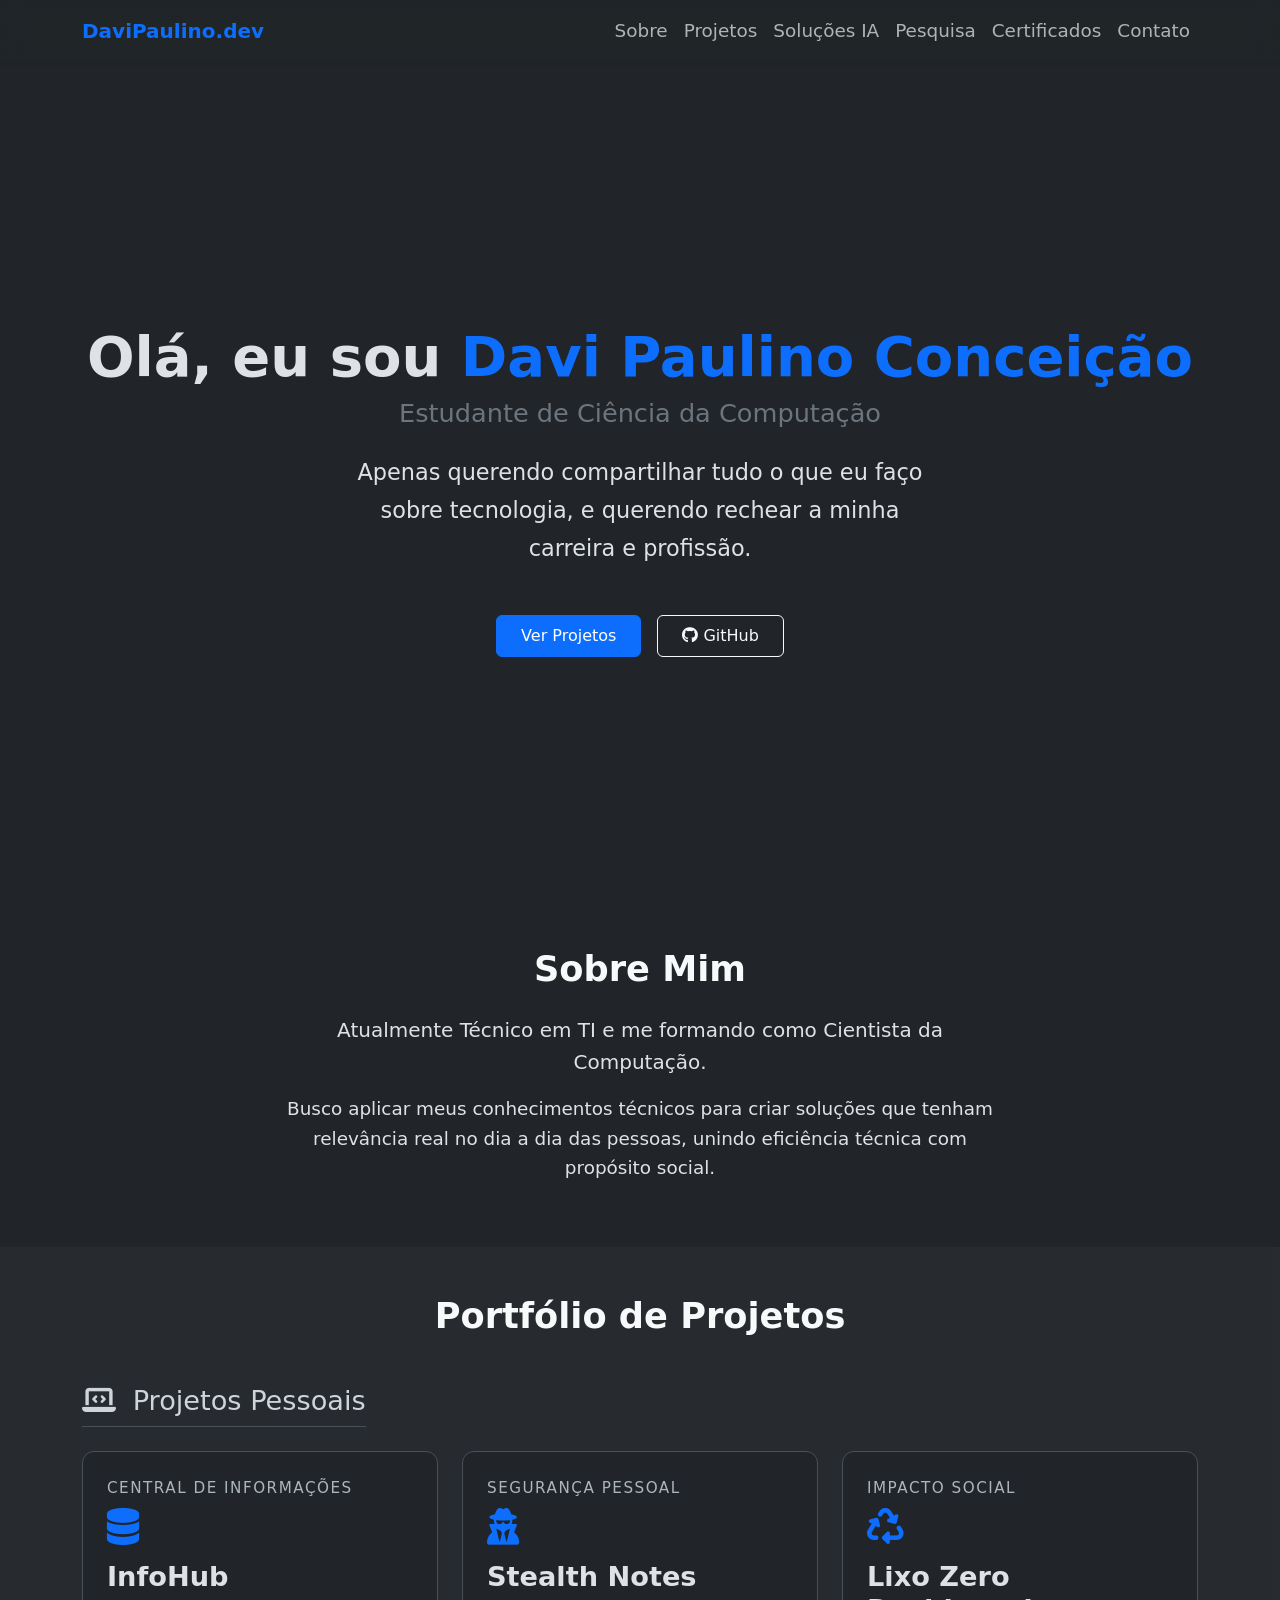
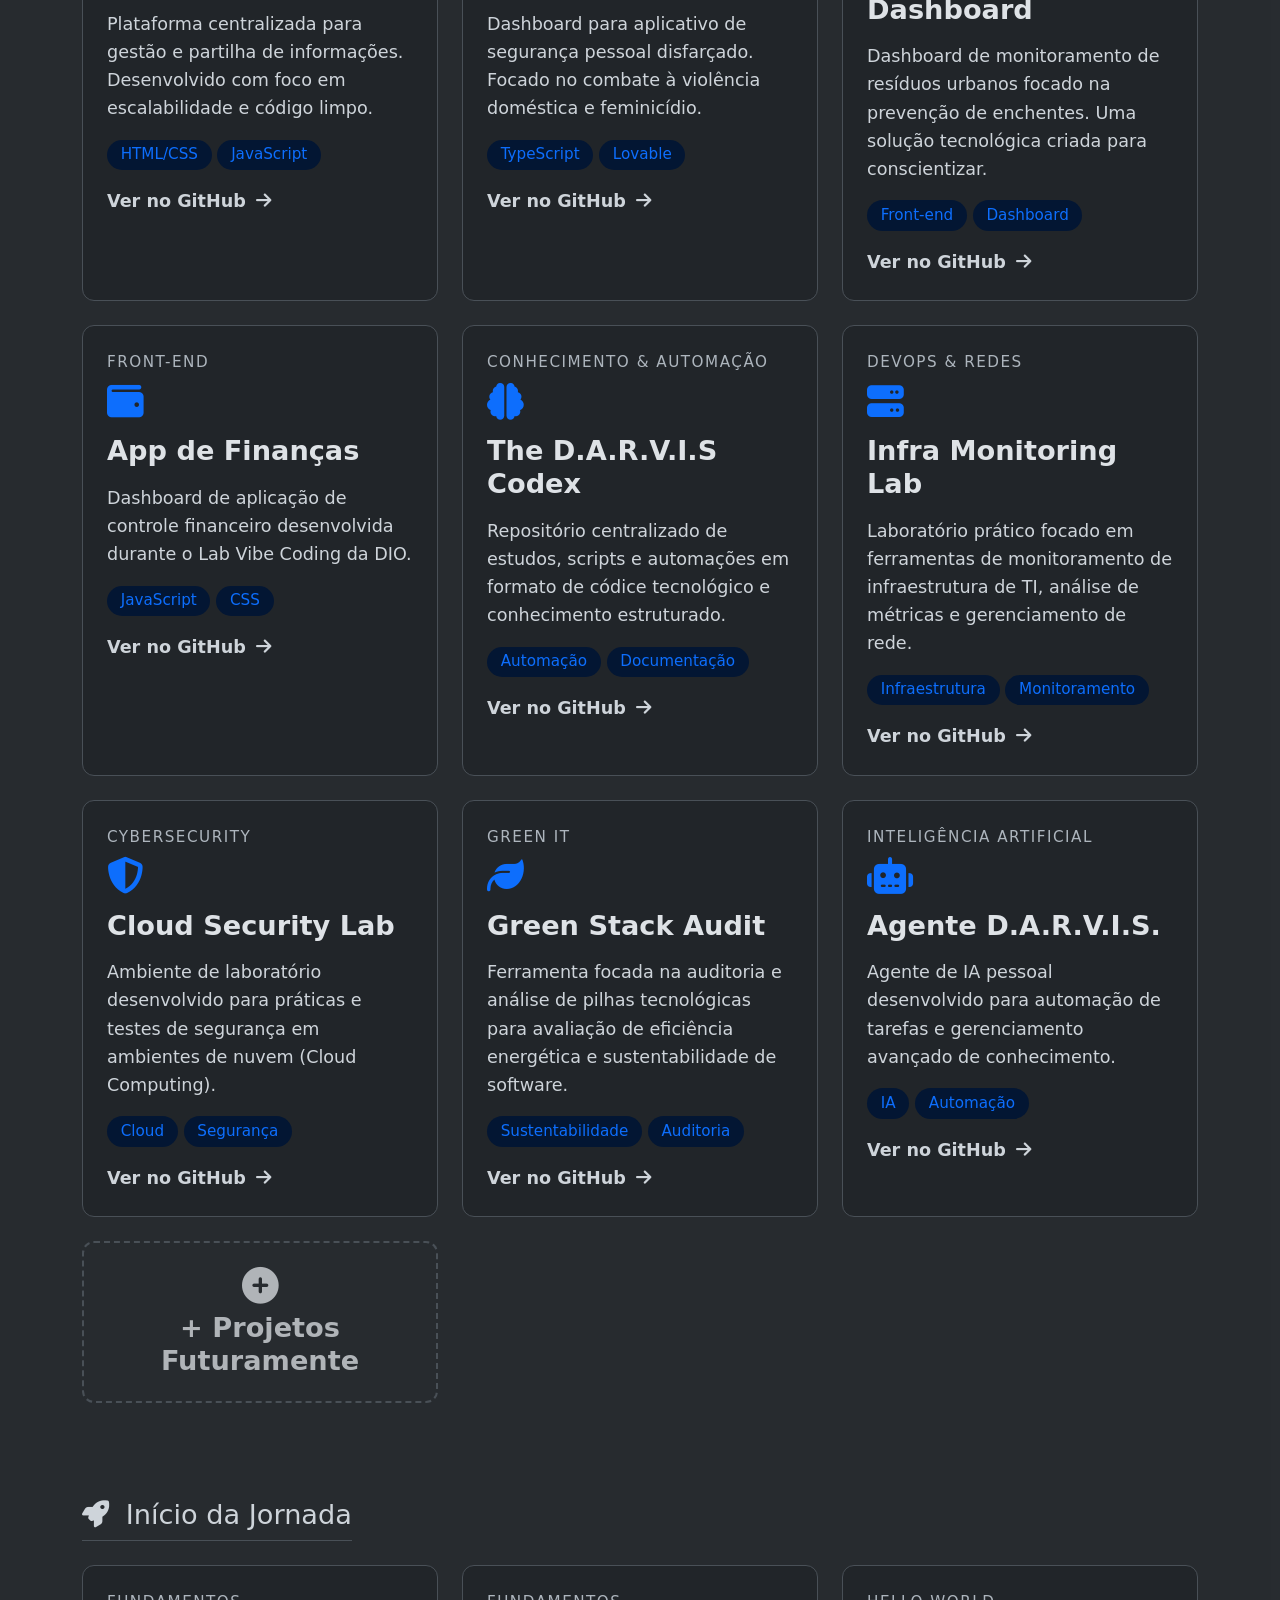
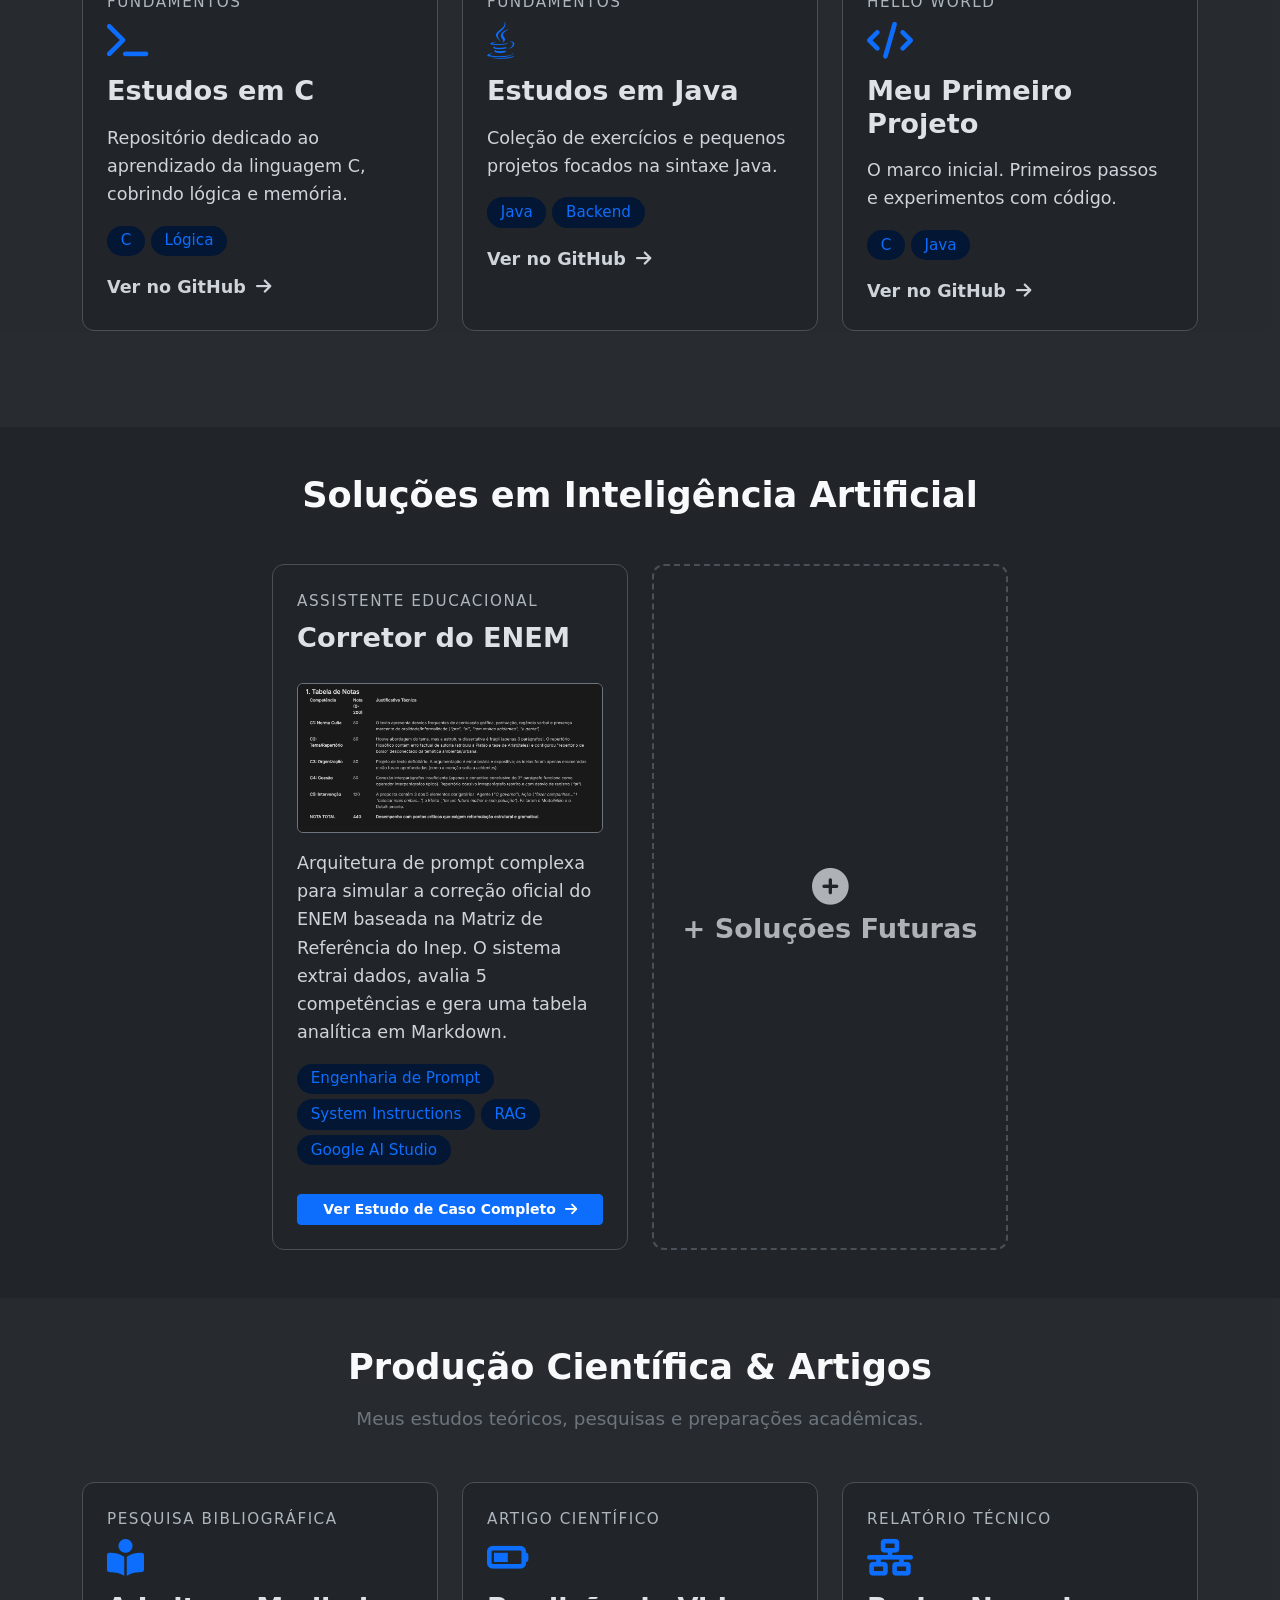
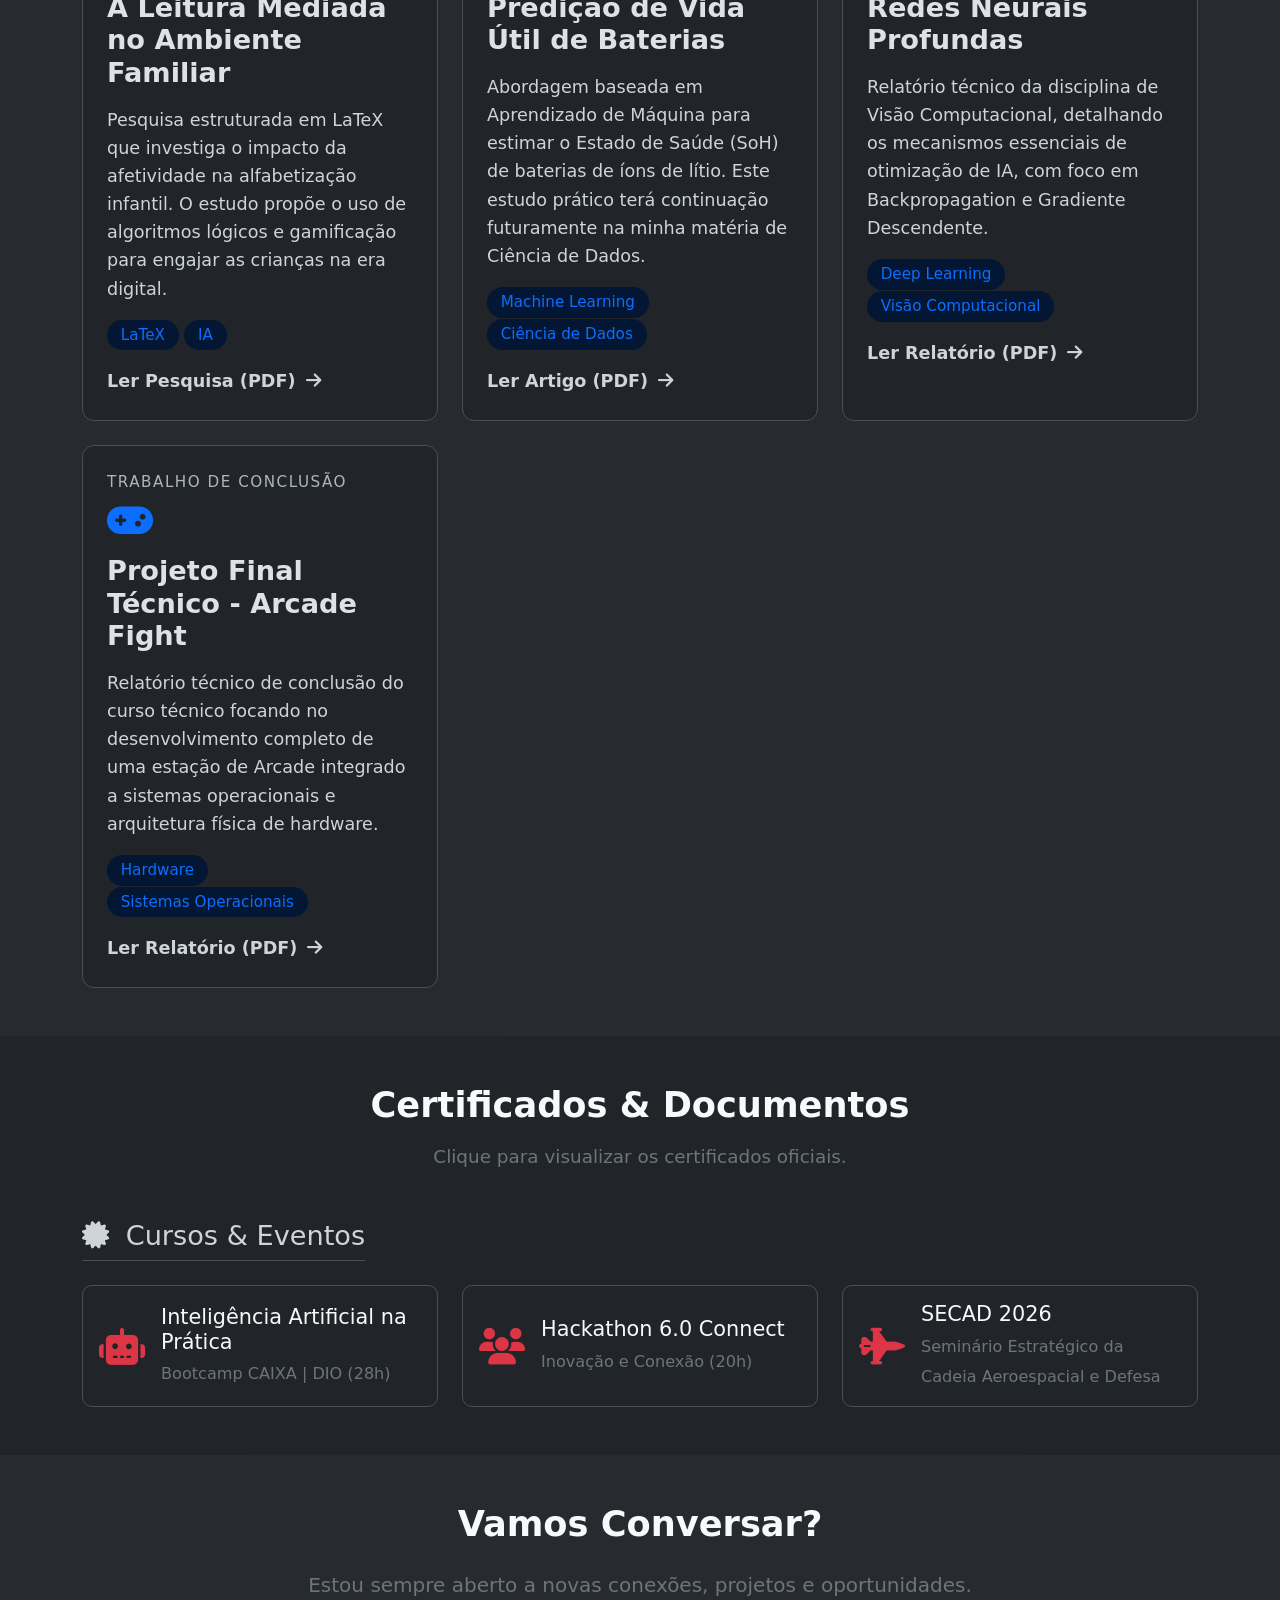
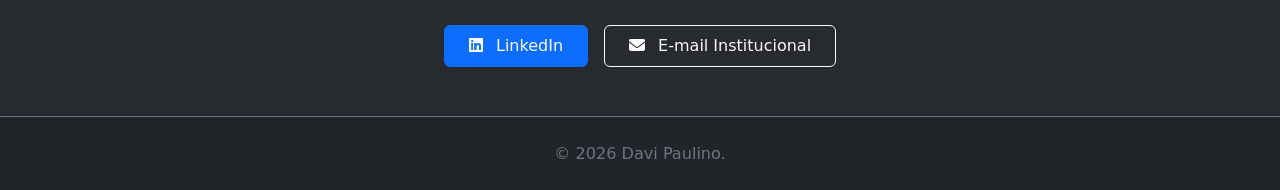
==== commit c9a26399: "feat: adiciona seção de soluções em IA e modal de estudo de caso do ENEM" ====
--- a/index.html
+++ b/index.html
@@ -1,5 +1,6 @@
 <!DOCTYPE html>
 <html lang="pt-BR" data-bs-theme="dark">
+
 <head>
     <meta charset="UTF-8">
     <meta name="viewport" content="width=device-width, initial-scale=1.0">
@@ -8,18 +9,20 @@
     <link rel="stylesheet" href="style.css">
     <link rel="stylesheet" href="https://cdnjs.cloudflare.com/ajax/libs/font-awesome/6.5.1/css/all.min.css">
 </head>
+
 <body data-bs-spy="scroll" data-bs-target=".navbar" data-bs-offset="70">
-
     <nav class="navbar navbar-expand-lg fixed-top custom-navbar shadow-sm">
         <div class="container">
             <a class="navbar-brand logo" href="#">DaviPaulino.dev</a>
-            <button class="navbar-toggler" type="button" data-bs-toggle="collapse" data-bs-target="#navbarNav" aria-label="Alternar navegação">
+            <button class="navbar-toggler" type="button" data-bs-toggle="collapse" data-bs-target="#navbarNav"
+                aria-label="Alternar navegação">
                 <span class="navbar-toggler-icon"></span>
             </button>
             <div class="collapse navbar-collapse" id="navbarNav">
                 <ul class="navbar-nav ms-auto nav-links">
                     <li class="nav-item"><a class="nav-link" href="#sobre">Sobre</a></li>
                     <li class="nav-item"><a class="nav-link" href="#projetos">Projetos</a></li>
+                    <li class="nav-item"><a class="nav-link" href="#ia">Soluções IA</a></li>
                     <li class="nav-item"><a class="nav-link" href="#pesquisa">Pesquisa</a></li>
                     <li class="nav-item"><a class="nav-link" href="#certificados">Certificados</a></li>
                     <li class="nav-item"><a class="nav-link" href="#contato">Contato</a></li>
@@ -32,10 +35,12 @@
         <div class="container">
             <h1 class="display-4 fw-bold">Olá, eu sou <span class="highlight">Davi Paulino Conceição</span></h1>
             <h2 class="h4 mb-4 text-secondary">Estudante de Ciência da Computação</h2>
-            <p class="lead mb-5 max-w-custom mx-auto">Apenas querendo compartilhar tudo o que eu faço sobre tecnologia, e querendo rechear a minha carreira e profissão.</p>
+            <p class="lead mb-5 max-w-custom mx-auto">Apenas querendo compartilhar tudo o que eu faço sobre tecnologia,
+                e querendo rechear a minha carreira e profissão.</p>
             <div class="d-flex gap-3 justify-content-center flex-wrap">
                 <a href="#projetos" class="btn btn-primary px-4 py-2">Ver Projetos</a>
-                <a href="https://github.com/DaviP-Conceicao" target="_blank" rel="noopener noreferrer" class="btn btn-outline-light px-4 py-2" aria-label="Acessar meu GitHub">
+                <a href="https://github.com/DaviP-Conceicao" target="_blank" rel="noopener noreferrer"
+                    class="btn btn-outline-light px-4 py-2" aria-label="Acessar meu GitHub">
                     <i class="fab fa-github"></i> GitHub
                 </a>
             </div>
@@ -47,8 +52,10 @@
             <h2 class="section-title mb-4">Sobre Mim</h2>
             <div class="row justify-content-center">
                 <div class="col-lg-8">
-                    <p class="lead">Atualmente Técnico <strong> em TI </strong> e me formando como <strong>Cientista da Computação</strong>.</p>
-                    <p>Busco aplicar meus conhecimentos técnicos para criar soluções que tenham relevância real no dia a dia das pessoas, unindo eficiência técnica com propósito social.</p>
+                    <p class="lead">Atualmente Técnico <strong>em TI</strong> e me formando como <strong>Cientista da
+                            Computação</strong>.</p>
+                    <p>Busco aplicar meus conhecimentos técnicos para criar soluções que tenham relevância real no dia a
+                        dia das pessoas, unindo eficiência técnica com propósito social.</p>
                 </div>
             </div>
         </div>
@@ -57,12 +64,9 @@
     <section id="projetos" class="section bg-alt py-5 fade-in-section">
         <div class="container">
             <h2 class="section-title text-center mb-5">Portfólio de Projetos</h2>
-            
-            
+
             <h3 class="category-title mb-4"><i class="fas fa-laptop-code me-2"></i> Projetos Pessoais</h3>
             <div class="row g-4 mb-5">
-                
-                
                 <div class="col-md-6 col-lg-4">
                     <div class="project-card h-100 p-4">
                         <div class="card-header border-0 bg-transparent p-0">
@@ -71,16 +75,18 @@
                             <h3>InfoHub</h3>
                         </div>
                         <div class="card-body p-0 mt-3">
-                            <p class="small text-secondary">Plataforma centralizada para gestão e partilha de informações. Desenvolvido com foco em escalabilidade e código limpo.</p>
+                            <p class="small text-secondary">Plataforma centralizada para gestão e partilha de
+                                informações. Desenvolvido com foco em escalabilidade e código limpo.</p>
                             <div class="tech-stack mb-3">
                                 <span class="badge rounded-pill bg-primary-subtle text-primary">HTML/CSS</span>
                                 <span class="badge rounded-pill bg-primary-subtle text-primary">JavaScript</span>
                             </div>
-                            <a href="https://github.com/DaviP-Conceicao/InfoHub" target="_blank" rel="noopener noreferrer" class="link small fw-bold">Ver no GitHub <i class="fas fa-arrow-right ms-1"></i></a>
-                        </div>
-                    </div>
-                </div>
-
+                            <a href="https://github.com/DaviP-Conceicao/InfoHub" target="_blank"
+                                rel="noopener noreferrer" class="link small fw-bold">Ver no GitHub <i
+                                    class="fas fa-arrow-right ms-1"></i></a>
+                        </div>
+                    </div>
+                </div>
                 <div class="col-md-6 col-lg-4">
                     <div class="project-card h-100 p-4">
                         <div class="card-header border-0 bg-transparent p-0">
@@ -89,16 +95,17 @@
                             <h3>Stealth Notes</h3>
                         </div>
                         <div class="card-body p-0 mt-3">
-                            <p class="small text-secondary">Dashboard para aplicativo de segurança pessoal disfarçado. Focado no combate à violência doméstica e feminicídio.</p>
+                            <p class="small text-secondary">Dashboard para aplicativo de segurança pessoal disfarçado.
+                                Focado no combate à violência doméstica e feminicídio.</p>
                             <div class="tech-stack mb-3">
                                 <span class="badge rounded-pill bg-primary-subtle text-primary">TypeScript</span>
                                 <span class="badge rounded-pill bg-primary-subtle text-primary">Lovable</span>
                             </div>
-                            <a href="#" target="_blank" rel="noopener noreferrer" class="link small fw-bold">Ver no GitHub <i class="fas fa-arrow-right ms-1"></i></a>
-                        </div>
-                    </div>
-                </div>
-
+                            <a href="#" target="_blank" rel="noopener noreferrer" class="link small fw-bold">Ver no
+                                GitHub <i class="fas fa-arrow-right ms-1"></i></a>
+                        </div>
+                    </div>
+                </div>
                 <div class="col-md-6 col-lg-4">
                     <div class="project-card h-100 p-4">
                         <div class="card-header border-0 bg-transparent p-0">
@@ -107,16 +114,18 @@
                             <h3>Lixo Zero Dashboard</h3>
                         </div>
                         <div class="card-body p-0 mt-3">
-                            <p class="small text-secondary">Dashboard de monitoramento de resíduos urbanos focado na prevenção de enchentes. Uma solução tecnológica criada para conscientizar.</p>
+                            <p class="small text-secondary">Dashboard de monitoramento de resíduos urbanos focado na
+                                prevenção de enchentes. Uma solução tecnológica criada para conscientizar.</p>
                             <div class="tech-stack mb-3">
                                 <span class="badge rounded-pill bg-primary-subtle text-primary">Front-end</span>
                                 <span class="badge rounded-pill bg-primary-subtle text-primary">Dashboard</span>
                             </div>
-                            <a href="https://github.com/DaviP-Conceicao/lixo-zero-dashboard" target="_blank" rel="noopener noreferrer" class="link small fw-bold">Ver no GitHub <i class="fas fa-arrow-right ms-1"></i></a>
-                        </div>
-                    </div>
-                </div>
-
+                            <a href="https://github.com/DaviP-Conceicao/lixo-zero-dashboard" target="_blank"
+                                rel="noopener noreferrer" class="link small fw-bold">Ver no GitHub <i
+                                    class="fas fa-arrow-right ms-1"></i></a>
+                        </div>
+                    </div>
+                </div>
                 <div class="col-md-6 col-lg-4">
                     <div class="project-card h-100 p-4">
                         <div class="card-header border-0 bg-transparent p-0">
@@ -125,16 +134,18 @@
                             <h3>App de Finanças</h3>
                         </div>
                         <div class="card-body p-0 mt-3">
-                            <p class="small text-secondary">Dashboard de aplicação de controle financeiro desenvolvida durante o Lab Vibe Coding da DIO.</p>
+                            <p class="small text-secondary">Dashboard de aplicação de controle financeiro desenvolvida
+                                durante o Lab Vibe Coding da DIO.</p>
                             <div class="tech-stack mb-3">
                                 <span class="badge rounded-pill bg-primary-subtle text-primary">JavaScript</span>
                                 <span class="badge rounded-pill bg-primary-subtle text-primary">CSS</span>
                             </div>
-                            <a href="https://github.com/DaviP-Conceicao/dio-lab-vibe-coding-app-financas" target="_blank" rel="noopener noreferrer" class="link small fw-bold">Ver no GitHub <i class="fas fa-arrow-right ms-1"></i></a>
-                        </div>
-                    </div>
-                </div>
-
+                            <a href="https://github.com/DaviP-Conceicao/dio-lab-vibe-coding-app-financas"
+                                target="_blank" rel="noopener noreferrer" class="link small fw-bold">Ver no GitHub <i
+                                    class="fas fa-arrow-right ms-1"></i></a>
+                        </div>
+                    </div>
+                </div>
                 <div class="col-md-6 col-lg-4">
                     <div class="project-card h-100 p-4">
                         <div class="card-header border-0 bg-transparent p-0">
@@ -143,16 +154,18 @@
                             <h3>The D.A.R.V.I.S Codex</h3>
                         </div>
                         <div class="card-body p-0 mt-3">
-                            <p class="small text-secondary">Repositório centralizado de estudos, scripts e automações em formato de códice tecnológico e conhecimento estruturado.</p>
+                            <p class="small text-secondary">Repositório centralizado de estudos, scripts e automações em
+                                formato de códice tecnológico e conhecimento estruturado.</p>
                             <div class="tech-stack mb-3">
                                 <span class="badge rounded-pill bg-primary-subtle text-primary">Automação</span>
                                 <span class="badge rounded-pill bg-primary-subtle text-primary">Documentação</span>
                             </div>
-                            <a href="https://github.com/DaviP-Conceicao/The-D.a.r.v.is-Codex" target="_blank" rel="noopener noreferrer" class="link small fw-bold">Ver no GitHub <i class="fas fa-arrow-right ms-1"></i></a>
-                        </div>
-                    </div>
-                </div>
-
+                            <a href="https://github.com/DaviP-Conceicao/The-D.a.r.v.is-Codex" target="_blank"
+                                rel="noopener noreferrer" class="link small fw-bold">Ver no GitHub <i
+                                    class="fas fa-arrow-right ms-1"></i></a>
+                        </div>
+                    </div>
+                </div>
                 <div class="col-md-6 col-lg-4">
                     <div class="project-card h-100 p-4">
                         <div class="card-header border-0 bg-transparent p-0">
@@ -161,16 +174,18 @@
                             <h3>Infra Monitoring Lab</h3>
                         </div>
                         <div class="card-body p-0 mt-3">
-                            <p class="small text-secondary">Laboratório prático focado em ferramentas de monitoramento de infraestrutura de TI, análise de métricas e gerenciamento de rede.</p>
+                            <p class="small text-secondary">Laboratório prático focado em ferramentas de monitoramento
+                                de infraestrutura de TI, análise de métricas e gerenciamento de rede.</p>
                             <div class="tech-stack mb-3">
                                 <span class="badge rounded-pill bg-primary-subtle text-primary">Infraestrutura</span>
                                 <span class="badge rounded-pill bg-primary-subtle text-primary">Monitoramento</span>
                             </div>
-                            <a href="https://github.com/DaviP-Conceicao/Infra-monitoring-lab" target="_blank" rel="noopener noreferrer" class="link small fw-bold">Ver no GitHub <i class="fas fa-arrow-right ms-1"></i></a>
-                        </div>
-                    </div>
-                </div>
-
+                            <a href="https://github.com/DaviP-Conceicao/Infra-monitoring-lab" target="_blank"
+                                rel="noopener noreferrer" class="link small fw-bold">Ver no GitHub <i
+                                    class="fas fa-arrow-right ms-1"></i></a>
+                        </div>
+                    </div>
+                </div>
                 <div class="col-md-6 col-lg-4">
                     <div class="project-card h-100 p-4">
                         <div class="card-header border-0 bg-transparent p-0">
@@ -179,16 +194,18 @@
                             <h3>Cloud Security Lab</h3>
                         </div>
                         <div class="card-body p-0 mt-3">
-                            <p class="small text-secondary">Ambiente de laboratório desenvolvido para práticas e testes de segurança em ambientes de nuvem (Cloud Computing).</p>
+                            <p class="small text-secondary">Ambiente de laboratório desenvolvido para práticas e testes
+                                de segurança em ambientes de nuvem (Cloud Computing).</p>
                             <div class="tech-stack mb-3">
                                 <span class="badge rounded-pill bg-primary-subtle text-primary">Cloud</span>
                                 <span class="badge rounded-pill bg-primary-subtle text-primary">Segurança</span>
                             </div>
-                            <a href="https://github.com/DaviP-Conceicao/Cloud-Security-Lab-" target="_blank" rel="noopener noreferrer" class="link small fw-bold">Ver no GitHub <i class="fas fa-arrow-right ms-1"></i></a>
-                        </div>
-                    </div>
-                </div>
-
+                            <a href="https://github.com/DaviP-Conceicao/Cloud-Security-Lab-" target="_blank"
+                                rel="noopener noreferrer" class="link small fw-bold">Ver no GitHub <i
+                                    class="fas fa-arrow-right ms-1"></i></a>
+                        </div>
+                    </div>
+                </div>
                 <div class="col-md-6 col-lg-4">
                     <div class="project-card h-100 p-4">
                         <div class="card-header border-0 bg-transparent p-0">
@@ -197,16 +214,18 @@
                             <h3>Green Stack Audit</h3>
                         </div>
                         <div class="card-body p-0 mt-3">
-                            <p class="small text-secondary">Ferramenta focada na auditoria e análise de pilhas tecnológicas para avaliação de eficiência energética e sustentabilidade de software.</p>
+                            <p class="small text-secondary">Ferramenta focada na auditoria e análise de pilhas
+                                tecnológicas para avaliação de eficiência energética e sustentabilidade de software.</p>
                             <div class="tech-stack mb-3">
                                 <span class="badge rounded-pill bg-primary-subtle text-primary">Sustentabilidade</span>
                                 <span class="badge rounded-pill bg-primary-subtle text-primary">Auditoria</span>
                             </div>
-                            <a href="https://github.com/DaviP-Conceicao/Grenn-Stack-Audit" target="_blank" rel="noopener noreferrer" class="link small fw-bold">Ver no GitHub <i class="fas fa-arrow-right ms-1"></i></a>
-                        </div>
-                    </div>
-                </div>
-                
+                            <a href="https://github.com/DaviP-Conceicao/Grenn-Stack-Audit" target="_blank"
+                                rel="noopener noreferrer" class="link small fw-bold">Ver no GitHub <i
+                                    class="fas fa-arrow-right ms-1"></i></a>
+                        </div>
+                    </div>
+                </div>
                 <div class="col-md-6 col-lg-4">
                     <div class="project-card h-100 p-4">
                         <div class="card-header border-0 bg-transparent p-0">
@@ -215,127 +234,28 @@
                             <h3>Agente D.A.R.V.I.S.</h3>
                         </div>
                         <div class="card-body p-0 mt-3">
-                            <p class="small text-secondary">Agente de IA pessoal desenvolvido para automação de tarefas e gerenciamento avançado de conhecimento.</p>
+                            <p class="small text-secondary">Agente de IA pessoal desenvolvido para automação de tarefas
+                                e gerenciamento avançado de conhecimento.</p>
                             <div class="tech-stack mb-3">
                                 <span class="badge rounded-pill bg-primary-subtle text-primary">IA</span>
                                 <span class="badge rounded-pill bg-primary-subtle text-primary">Automação</span>
                             </div>
-                            <a href="https://github.com/DaviP-Conceicao/Agente---D.A.R.V.I.R.S" target="_blank" rel="noopener noreferrer" class="link small fw-bold">Ver no GitHub <i class="fas fa-arrow-right ms-1"></i></a>
-                        </div>
-                    </div>
-                </div>
-
-                <div class="col-md-6 col-lg-4">
-                    <div class="project-card future h-100 p-4 d-flex flex-column align-items-center justify-content-center text-center">
+                            <a href="https://github.com/DaviP-Conceicao/Agente---D.A.R.V.I.R.S" target="_blank"
+                                rel="noopener noreferrer" class="link small fw-bold">Ver no GitHub <i
+                                    class="fas fa-arrow-right ms-1"></i></a>
+                        </div>
+                    </div>
+                </div>
+                <div class="col-md-6 col-lg-4">
+                    <div
+                        class="project-card future h-100 p-4 d-flex flex-column align-items-center justify-content-center text-center">
                         <i class="fas fa-plus-circle fa-2x text-muted mb-2"></i>
                         <h3 class="text-muted h5 m-0">+ Projetos Futuramente</h3>
                     </div>
                 </div>
-
-            </div>
-
-            <h3 class="category-title mb-4 mt-5"><i class="fas fa-graduation-cap me-2"></i> Projetos Acadêmicos</h3>
-            <div class="row g-4 mb-5">
-                
-                <div class="col-md-6 col-lg-4">
-                    <div class="project-card h-100 p-4">
-                        <div class="card-header border-0 bg-transparent p-0">
-                            <span class="project-type d-block mb-2">Visão Computacional</span>
-                            <i class="fas fa-eye fa-2x mb-3 text-primary"></i>
-                            <h3>Trabalho de Visão Computacional</h3>
-                        </div>
-                        <div class="card-body p-0 mt-3">
-                            <p class="small text-secondary">Projeto acadêmico focado em processing de imagens e extração de características usando técnicas de visão computacional e inteligência artificial.</p>
-                            <div class="tech-stack mb-3">
-                                <span class="badge rounded-pill bg-primary-subtle text-primary">Python</span>
-                                <span class="badge rounded-pill bg-primary-subtle text-primary">OpenCV</span>
-                            </div>
-                            <a href="https://github.com/DaviP-Conceicao/Trabalho-VC" target="_blank" rel="noopener noreferrer" class="link small fw-bold">Ver no GitHub <i class="fas fa-arrow-right ms-1"></i></a>
-                        </div>
-                    </div>
-                </div>
-
-                <div class="col-md-6 col-lg-4">
-                    <div class="project-card h-100 p-4">
-                        <div class="card-header border-0 bg-transparent p-0">
-                            <span class="project-type d-block mb-2">Modelagem UML - PRAS</span>
-                            <i class="fas fa-project-diagram fa-2x mb-3 text-primary"></i>
-                            <h3>Modelagem UML & Java</h3>
-                        </div>
-                        <div class="card-body p-0 mt-3">
-                            <p class="small text-secondary">Estudo prático sobre diagramas de classes e implementação orientada a objetos.</p>
-                            <div class="tech-stack mb-3">
-                                <span class="badge rounded-pill bg-primary-subtle text-primary">Java</span>
-                                <span class="badge rounded-pill bg-primary-subtle text-primary">UML</span>
-                            </div>
-                            <a href="https://github.com/DaviP-Conceicao/Modelagem-de-diagrama-de-Classes-Java-UML" target="_blank" rel="noopener noreferrer" class="link small fw-bold">Ver no GitHub <i class="fas fa-arrow-right ms-1"></i></a>
-                        </div>
-                    </div>
-                </div>
-
-                <div class="col-md-6 col-lg-4">
-                    <div class="project-card h-100 p-4">
-                        <div class="card-header border-0 bg-transparent p-0">
-                            <span class="project-type d-block mb-2">Linguagens Formais - LIFA</span>
-                            <i class="fas fa-network-wired fa-2x mb-3 text-primary"></i>
-                            <h3>Simulador de Árvore Sintática</h3>
-                        </div>
-                        <div class="card-body p-0 mt-3">
-                            <p class="small text-secondary">Simulação de árvores para análise de sintaxe abstrata.</p>
-                            <div class="tech-stack mb-3">
-                                <span class="badge rounded-pill bg-primary-subtle text-primary">Estrutura de Dados</span>
-                                <span class="badge rounded-pill bg-primary-subtle text-primary">Algoritmos</span>
-                            </div>
-                            <a href="https://github.com/DaviP-Conceicao/Simulador-de-rvore-Sint-tica-Abstratas" target="_blank" rel="noopener noreferrer" class="link small fw-bold">Ver no GitHub <i class="fas fa-arrow-right ms-1"></i></a>
-                        </div>
-                    </div>
-                </div>
-
-                <div class="col-md-6 col-lg-4">
-                    <div class="project-card h-100 p-4">
-                        <div class="card-header border-0 bg-transparent p-0">
-                            <span class="project-type d-block mb-2">Compiladores - CONC</span>
-                            <i class="fas fa-gears fa-2x mb-3 text-primary"></i>
-                            <h3>CPRL Compiler Suite</h3>
-                        </div>
-                        <div class="card-body p-0 mt-3">
-                            <p class="small text-secondary">Suíte de desenvolvimento voltada para a arquitetura de compiladores CPRL. Focada na construção de analisadores léxicos, sintáticos e geração de código interpretável.</p>
-                            <div class="tech-stack mb-3">
-                                <span class="badge rounded-pill bg-primary-subtle text-primary">Compiladores</span>
-                                <span class="badge rounded-pill bg-primary-subtle text-primary">Análise Lógica</span>
-                            </div>
-                            <a href="https://github.com/DaviP-Conceicao/CPRL-Compiler-Suite" target="_blank" rel="noopener noreferrer" class="link small fw-bold">Ver no GitHub <i class="fas fa-arrow-right ms-1"></i></a>
-                        </div>
-                    </div>
-                </div>
-
-                <div class="col-md-6 col-lg-4">
-                    <div class="project-card h-100 p-4">
-                        <div class="card-header border-0 bg-transparent p-0">
-                            <span class="project-type d-block mb-2">Mobile</span>
-                            <i class="fas fa-newspaper fa-2x mb-3 text-primary"></i>
-                            <h3>AppNoticias</h3>
-                        </div>
-                        <div class="card-body p-0 mt-3">
-                            <p class="small text-secondary">Aplicativo acadêmico desenvolvido para consumo, filtragem e exibição de feeds de notícias em tempo real através da integração com APIs estruturadas.</p>
-                            <div class="tech-stack mb-3">
-                                <span class="badge rounded-pill bg-primary-subtle text-primary">Mobile</span>
-                                <span class="badge rounded-pill bg-primary-subtle text-primary">API</span>
-                            </div>
-                            <a href="https://github.com/DaviP-Conceicao/AppNoticias" target="_blank" rel="noopener noreferrer" class="link small fw-bold">Ver no GitHub <i class="fas fa-arrow-right ms-1"></i></a>
-                        </div>
-                    </div>
-                </div>
-
-                <div class="col-md-6 col-lg-4">
-                    <div class="project-card future h-100 p-4 d-flex flex-column align-items-center justify-content-center text-center">
-                        <i class="fas fa-plus-circle fa-2x text-muted mb-2"></i>
-                        <h3 class="text-muted h5 m-0">+ Projetos Futuramente</h3>
-                    </div>
-                </div>
-            </div>
-
-            <!-- Início da Jornada -->
+            </div>
+
+
             <h3 class="category-title mb-4 mt-5"><i class="fas fa-rocket me-2"></i> Início da Jornada</h3>
             <div class="row g-4 mb-5">
                 <div class="col-md-6 col-lg-4">
@@ -346,16 +266,18 @@
                             <h3>Estudos em C</h3>
                         </div>
                         <div class="card-body p-0 mt-3">
-                            <p class="small text-secondary">Repositório dedicado ao aprendizado da linguagem C, cobrindo lógica e memória.</p>
+                            <p class="small text-secondary">Repositório dedicado ao aprendizado da linguagem C, cobrindo
+                                lógica e memória.</p>
                             <div class="tech-stack mb-3">
                                 <span class="badge rounded-pill bg-primary-subtle text-primary">C</span>
                                 <span class="badge rounded-pill bg-primary-subtle text-primary">Lógica</span>
                             </div>
-                            <a href="https://github.com/DaviP-Conceicao/Linguagem-C" target="_blank" rel="noopener noreferrer" class="link small fw-bold">Ver no GitHub <i class="fas fa-arrow-right ms-1"></i></a>
-                        </div>
-                    </div>
-                </div>
-
+                            <a href="https://github.com/DaviP-Conceicao/Linguagem-C" target="_blank"
+                                rel="noopener noreferrer" class="link small fw-bold">Ver no GitHub <i
+                                    class="fas fa-arrow-right ms-1"></i></a>
+                        </div>
+                    </div>
+                </div>
                 <div class="col-md-6 col-lg-4">
                     <div class="project-card h-100 p-4">
                         <div class="card-header border-0 bg-transparent p-0">
@@ -364,16 +286,17 @@
                             <h3>Estudos em Java</h3>
                         </div>
                         <div class="card-body p-0 mt-3">
-                            <p class="small text-secondary">Coleção de exercícios e pequenos projetos focados na sintaxe Java.</p>
+                            <p class="small text-secondary">Coleção de exercícios e pequenos projetos focados na sintaxe
+                                Java.</p>
                             <div class="tech-stack mb-3">
                                 <span class="badge rounded-pill bg-primary-subtle text-primary">Java</span>
                                 <span class="badge rounded-pill bg-primary-subtle text-primary">Backend</span>
                             </div>
-                            <a href="https://github.com/DaviP-Conceicao/Java" target="_blank" rel="noopener noreferrer" class="link small fw-bold">Ver no GitHub <i class="fas fa-arrow-right ms-1"></i></a>
-                        </div>
-                    </div>
-                </div>
-
+                            <a href="https://github.com/DaviP-Conceicao/Java" target="_blank" rel="noopener noreferrer"
+                                class="link small fw-bold">Ver no GitHub <i class="fas fa-arrow-right ms-1"></i></a>
+                        </div>
+                    </div>
+                </div>
                 <div class="col-md-6 col-lg-4">
                     <div class="project-card h-100 p-4">
                         <div class="card-header border-0 bg-transparent p-0">
@@ -382,12 +305,15 @@
                             <h3>Meu Primeiro Projeto</h3>
                         </div>
                         <div class="card-body p-0 mt-3">
-                            <p class="small text-secondary">O marco inicial. Primeiros passos e experimentos com código.</p>
+                            <p class="small text-secondary">O marco inicial. Primeiros passos e experimentos com código.
+                            </p>
                             <div class="tech-stack mb-3">
                                 <span class="badge rounded-pill bg-primary-subtle text-primary">C</span>
                                 <span class="badge rounded-pill bg-primary-subtle text-primary">Java</span>
                             </div>
-                            <a href="https://github.com/DaviP-Conceicao/MEU-PRIMEIRO-PROJECT" target="_blank" rel="noopener noreferrer" class="link small fw-bold">Ver no GitHub <i class="fas fa-arrow-right ms-1"></i></a>
+                            <a href="https://github.com/DaviP-Conceicao/MEU-PRIMEIRO-PROJECT" target="_blank"
+                                rel="noopener noreferrer" class="link small fw-bold">Ver no GitHub <i
+                                    class="fas fa-arrow-right ms-1"></i></a>
                         </div>
                     </div>
                 </div>
@@ -395,13 +321,63 @@
         </div>
     </section>
 
-   <section id="pesquisa" class="section py-5 fade-in-section">
+    <section id="ia" class="section py-5 fade-in-section">
+        <div class="container">
+            <h2 class="section-title text-center mb-5">Soluções em Inteligência Artificial</h2>
+
+            <div class="row g-4 justify-content-center">
+
+                <div class="col-md-6 col-lg-4">
+                    <div class="project-card h-100 p-4 d-flex flex-column">
+                        <div class="card-header border-0 bg-transparent p-0">
+                            <span class="project-type d-block mb-2">Assistente Educacional</span>
+                            <h3>Corretor do ENEM</h3>
+                        </div>
+
+                        <div class="card-image my-3 text-center">
+                            <img src="assets/img/cap03.png" alt="Captura de tela da tabela de notas gerada pela IA"
+                                class="img-fluid rounded border border-secondary"
+                                style="max-height: 200px; width: 100%; object-fit: cover; background-color: #2b3035;">
+                        </div>
+
+                        <div class="card-body p-0 mt-auto">
+                            <p class="small text-secondary">Arquitetura de prompt complexa para simular a correção
+                                oficial do ENEM baseada na Matriz de Referência do Inep. O sistema extrai dados, avalia
+                                5 competências e gera uma tabela analítica em Markdown.</p>
+
+                            <div class="tech-stack mb-4">
+                                <span class="badge rounded-pill bg-primary-subtle text-primary mb-1">Engenharia de
+                                    Prompt</span>
+                                <span class="badge rounded-pill bg-primary-subtle text-primary mb-1">System
+                                    Instructions</span>
+                                <span class="badge rounded-pill bg-primary-subtle text-primary mb-1">RAG</span>
+                                <span class="badge rounded-pill bg-primary-subtle text-primary mb-1">Google AI
+                                    Studio</span>
+                            </div>
+
+                            <a href="#" id="btnOpenModalEnem" class="btn btn-primary btn-sm w-100 fw-bold">Ver Estudo de
+                                Caso Completo <i class="fas fa-arrow-right ms-1"></i></a>
+                        </div>
+                    </div>
+                </div>
+
+                <div class="col-md-6 col-lg-4">
+                    <div
+                        class="project-card future h-100 p-4 d-flex flex-column align-items-center justify-content-center text-center">
+                        <i class="fas fa-plus-circle fa-2x text-muted mb-2"></i>
+                        <h3 class="text-muted h5 m-0">+ Soluções Futuras</h3>
+                    </div>
+                </div>
+            </div>
+        </div>
+    </section>
+
+    <section id="pesquisa" class="section bg-alt py-5 fade-in-section">
         <div class="container text-center">
             <h2 class="section-title mb-3">Produção Científica & Artigos</h2>
             <p class="mb-5 text-secondary">Meus estudos teóricos, pesquisas e preparações acadêmicas.</p>
-         
+
             <div class="row g-4 text-start">
-                
                 <div class="col-md-6 col-lg-4">
                     <div class="project-card h-100 p-4">
                         <div class="card-header border-0 bg-transparent p-0">
@@ -410,16 +386,19 @@
                             <h3>A Leitura Mediada no Ambiente Familiar</h3>
                         </div>
                         <div class="card-body p-0 mt-3">
-                            <p class="small text-secondary">Pesquisa estruturada em LaTeX que investiga o impacto da afetividade na alfabetização infantil. O estudo propõe o uso de algoritmos lógicos e gamificação para engajar as crianças na era digital.</p>
+                            <p class="small text-secondary">Pesquisa estruturada em LaTeX que investiga o impacto da
+                                afetividade na alfabetização infantil. O estudo propõe o uso de algoritmos lógicos e
+                                gamificação para engajar as crianças na era digital.</p>
                             <div class="tech-stack mb-3">
                                 <span class="badge rounded-pill bg-primary-subtle text-primary">LaTeX</span>
                                 <span class="badge rounded-pill bg-primary-subtle text-primary">IA</span>
                             </div>
-                            <a href="assets/img/pdfs/Pesquisa-bibliografica.pdf" target="_blank" rel="noopener noreferrer" class="link fw-bold small">Ler Pesquisa (PDF) <i class="fas fa-arrow-right ms-1"></i></a>
-                        </div>
-                    </div>
-                </div>
-
+                            <a href="assets/img/pdfs/Pesquisa-bibliografica.pdf" target="_blank"
+                                rel="noopener noreferrer" class="link fw-bold small">Ler Pesquisa (PDF) <i
+                                    class="fas fa-arrow-right ms-1"></i></a>
+                        </div>
+                    </div>
+                </div>
                 <div class="col-md-6 col-lg-4">
                     <div class="project-card h-100 p-4">
                         <div class="card-header border-0 bg-transparent p-0">
@@ -428,16 +407,18 @@
                             <h3>Predição de Vida Útil de Baterias</h3>
                         </div>
                         <div class="card-body p-0 mt-3">
-                            <p class="small text-secondary">Abordagem baseada em Aprendizado de Máquina para estimar o Estado de Saúde (SoH) de baterias de íons de lítio. Este estudo prático terá continuação futuramente na minha matéria de Ciência de Dados.</p>
+                            <p class="small text-secondary">Abordagem baseada em Aprendizado de Máquina para estimar o
+                                Estado de Saúde (SoH) de baterias de íons de lítio. Este estudo prático terá continuação
+                                futuramente na minha matéria de Ciência de Dados.</p>
                             <div class="tech-stack mb-3">
                                 <span class="badge rounded-pill bg-primary-subtle text-primary">Machine Learning</span>
                                 <span class="badge rounded-pill bg-primary-subtle text-primary">Ciência de Dados</span>
                             </div>
-                            <a href="assets/img/pdfs/Artigo-Baterias.pdf" target="_blank" rel="noopener noreferrer" class="link fw-bold small">Ler Artigo (PDF) <i class="fas fa-arrow-right ms-1"></i></a>
-                        </div>
-                    </div>
-                </div>
-
+                            <a href="assets/img/pdfs/Artigo-Baterias.pdf" target="_blank" rel="noopener noreferrer"
+                                class="link fw-bold small">Ler Artigo (PDF) <i class="fas fa-arrow-right ms-1"></i></a>
+                        </div>
+                    </div>
+                </div>
                 <div class="col-md-6 col-lg-4">
                     <div class="project-card h-100 p-4">
                         <div class="card-header border-0 bg-transparent p-0">
@@ -446,16 +427,20 @@
                             <h3>Redes Neurais Profundas</h3>
                         </div>
                         <div class="card-body p-0 mt-3">
-                            <p class="small text-secondary">Relatório técnico da disciplina de Visão Computacional, detalhando os mecanismos essenciais de otimização de IA, com foco em Backpropagation e Gradiente Descendente.</p>
+                            <p class="small text-secondary">Relatório técnico da disciplina de Visão Computacional,
+                                detalhando os mecanismos essenciais de otimização de IA, com foco em Backpropagation e
+                                Gradiente Descendente.</p>
                             <div class="tech-stack mb-3">
                                 <span class="badge rounded-pill bg-primary-subtle text-primary">Deep Learning</span>
-                                <span class="badge rounded-pill bg-primary-subtle text-primary">Visão Computacional</span>
-                            </div>
-                            <a href="assets/img/pdfs/Relatorio-VISC.pdf" target="_blank" rel="noopener noreferrer" class="link fw-bold small">Ler Relatório (PDF) <i class="fas fa-arrow-right ms-1"></i></a>
-                        </div>
-                    </div>
-                </div>
-
+                                <span class="badge rounded-pill bg-primary-subtle text-primary">Visão
+                                    Computacional</span>
+                            </div>
+                            <a href="assets/img/pdfs/Relatorio-VISC.pdf" target="_blank" rel="noopener noreferrer"
+                                class="link fw-bold small">Ler Relatório (PDF) <i
+                                    class="fas fa-arrow-right ms-1"></i></a>
+                        </div>
+                    </div>
+                </div>
                 <div class="col-md-6 col-lg-4">
                     <div class="project-card h-100 p-4">
                         <div class="card-header border-0 bg-transparent p-0">
@@ -464,30 +449,34 @@
                             <h3>Projeto Final Técnico - Arcade Fight</h3>
                         </div>
                         <div class="card-body p-0 mt-3">
-                            <p class="small text-secondary">Relatório técnico de conclusão do curso técnico focando no desenvolvimento completo de uma estação de Arcade integrado a sistemas operacionais e arquitetura física de hardware.</p>
+                            <p class="small text-secondary">Relatório técnico de conclusão do curso técnico focando no
+                                desenvolvimento completo de uma estação de Arcade integrado a sistemas operacionais e
+                                arquitetura física de hardware.</p>
                             <div class="tech-stack mb-3">
                                 <span class="badge rounded-pill bg-primary-subtle text-primary">Hardware</span>
-                                <span class="badge rounded-pill bg-primary-subtle text-primary">Sistemas Operacionais</span>
-                            </div>
-                            <a href="assets/img/pdfs/Relatorio-ProjetoFinal-Tecnico-Arcade.pdf" target="_blank" rel="noopener noreferrer" class="link fw-bold small">Ler Relatório (PDF) <i class="fas fa-arrow-right ms-1"></i></a>
-                        </div>
-                    </div>
-                </div>
-
+                                <span class="badge rounded-pill bg-primary-subtle text-primary">Sistemas
+                                    Operacionais</span>
+                            </div>
+                            <a href="assets/img/pdfs/Relatorio-ProjetoFinal-Tecnico-Arcade.pdf" target="_blank"
+                                rel="noopener noreferrer" class="link fw-bold small">Ler Relatório (PDF) <i
+                                    class="fas fa-arrow-right ms-1"></i></a>
+                        </div>
+                    </div>
+                </div>
             </div>
         </div>
     </section>
 
-   <section id="certificados" class="section bg-alt py-5 fade-in-section">
+    <section id="certificados" class="section py-5 fade-in-section">
         <div class="container">
             <h2 class="section-title text-center mb-3">Certificados & Documentos</h2>
             <p class="text-center mb-5 text-secondary">Clique para visualizar os certificados oficiais.</p>
-            
+
             <h3 class="category-title mb-4"><i class="fas fa-certificate me-2"></i> Cursos & Eventos</h3>
             <div class="row g-4 justify-content-center">
-                
-                <div class="col-md-6 col-lg-4">
-                    <a href="assets/img/pdfs/certificado-caixa-ia.pdf" target="_blank" rel="noopener noreferrer" class="cert-card d-flex align-items-center p-3 text-decoration-none h-100">
+                <div class="col-md-6 col-lg-4">
+                    <a href="assets/img/pdfs/certificado-caixa-ia.pdf" target="_blank" rel="noopener noreferrer"
+                        class="cert-card d-flex align-items-center p-3 text-decoration-none h-100">
                         <i class="fas fa-robot fa-2x text-danger me-3"></i>
                         <div class="cert-info">
                             <h4 class="h6 mb-1">Inteligência Artificial na Prática</h4>
@@ -495,9 +484,9 @@
                         </div>
                     </a>
                 </div>
-
-                <div class="col-md-6 col-lg-4">
-                    <a href="assets/img/pdfs/certificado-hackathon.pdf" target="_blank" rel="noopener noreferrer" class="cert-card d-flex align-items-center p-3 text-decoration-none h-100">
+                <div class="col-md-6 col-lg-4">
+                    <a href="assets/img/pdfs/certificado-hackathon.pdf" target="_blank" rel="noopener noreferrer"
+                        class="cert-card d-flex align-items-center p-3 text-decoration-none h-100">
                         <i class="fas fa-users fa-2x text-danger me-3"></i>
                         <div class="cert-info">
                             <h4 class="h6 mb-1">Hackathon 6.0 Connect</h4>
@@ -505,27 +494,28 @@
                         </div>
                     </a>
                 </div>
-
-                <div class="col-md-6 col-lg-4">
-                    <a href="assets/img/pdfs/certificado-secad.pdf" target="_blank" rel="noopener noreferrer" class="cert-card d-flex align-items-center p-3 text-decoration-none h-100">
+                <div class="col-md-6 col-lg-4">
+                    <a href="assets/img/pdfs/certificado-secad.pdf" target="_blank" rel="noopener noreferrer"
+                        class="cert-card d-flex align-items-center p-3 text-decoration-none h-100">
                         <i class="fas fa-fighter-jet fa-2x text-danger me-3"></i>
                         <div class="cert-info">
                             <h4 class="h6 mb-1">SECAD 2026</h4>
-                            <span class="small text-secondary">Seminário Estratégico da Cadeia Aeroespacial e Defesa</span>
+                            <span class="small text-secondary">Seminário Estratégico da Cadeia Aeroespacial e
+                                Defesa</span>
                         </div>
                     </a>
                 </div>
-
             </div>
         </div>
     </section>
 
-    <section id="contato" class="section py-5 fade-in-section">
+    <section id="contato" class="section bg-alt py-5 fade-in-section">
         <div class="container text-center">
             <h2 class="section-title mb-4">Vamos Conversar?</h2>
             <p class="lead mb-4 text-secondary">Estou sempre aberto a novas conexões, projetos e oportunidades.</p>
             <div class="d-flex gap-3 justify-content-center flex-wrap">
-                <a href="https://www.linkedin.com/in/davi-paulino-concei%C3%A7%C3%A3o-5b97b92ba/" target="_blank" rel="noopener noreferrer" class="btn btn-primary px-4 py-2">
+                <a href="https://www.linkedin.com/in/davi-paulino-concei%C3%A7%C3%A3o-5b97b92ba/" target="_blank"
+                    rel="noopener noreferrer" class="btn btn-primary px-4 py-2">
                     <i class="fab fa-linkedin me-2"></i> LinkedIn
                 </a>
                 <a href="mailto:davi.paulino@aluno.ifsp.edu.br" class="btn btn-outline-light px-4 py-2">
@@ -541,7 +531,52 @@
         </div>
     </footer>
 
+
+    <div id="modalEnem" class="custom-modal-overlay">
+        <div class="custom-modal-content">
+            <button class="close-modal" id="btnCloseModalEnem" aria-label="Fechar">&times;</button>
+
+            <h2 class="modal-title">Estudo de Caso: Corretor Automático do ENEM</h2>
+            <hr class="modal-divider">
+
+            <div class="modal-block">
+                <h3>1. Arquitetura e Guardrails (Travas de Segurança)</h3>
+                <p>A IA foi desenvolvida com <em>System Instructions</em> rigorosas para evitar alucinações e garantir o
+                    foco na
+                    tarefa. Foram implementados guardrails (travas de segurança) que impedem o sistema de iniciar
+                    qualquer avaliação
+                    até que o usuário forneça os dois dados obrigatórios: o Tema da redação e o Texto na íntegra.</p>
+                <img src="assets/img/cap01.png" alt="Print da IA pedindo Tema e Texto"
+                    class="img-fluid rounded border border-secondary shadow">
+            </div>
+
+            <div class="modal-block">
+                <h3>2. Saída Estruturada de Dados</h3>
+                <p>Para otimizar a leitura e permitir fácil integração, a saída de dados foi padronizada. A IA avalia as
+                    5
+                    competências exigidas pelo Inep e retorna o resultado formatado em uma tabela Markdown limpa,
+                    contendo a
+                    pontuação individual, a justificativa técnica de cada nota e o cálculo da Nota Total.</p>
+                <img src="assets/img/cap03.png" alt="Print da Tabela de Notas"
+                    class="img-fluid rounded border border-secondary shadow">
+            </div>
+
+
+            <div class="modal-block">
+                <h3>3. Feedback Analítico de Alta Precisão</h3>
+                <p>Além de atribuir notas, o prompt foi desenhado para atuar como um mentor educacional avançado. Ele
+                    rastreia o
+                    texto e gera uma análise de erros detalhada, identificando cirurgicamente falhas de gramática
+                    (acentuação,
+                    pontuação, informalidade) e problemas de estrutura macro (falta de repertório ou coesão).</p>
+                <img src="assets/img/cap04.png" alt="Print da Análise de Erros"
+                    class="img-fluid rounded border border-secondary shadow">
+            </div>
+        </div>
+    </div>
+
     <script src="https://cdn.jsdelivr.net/npm/bootstrap@5.3.3/dist/js/bootstrap.bundle.min.js"></script>
     <script src="script.js"></script>
 </body>
-</html>
+
+</html>
--- a/style.css
+++ b/style.css
@@ -1,8 +1,7 @@
-
 :root {
     --primary-color: #0d6efd;
-    --bg-alt: rgba(255, 255, 255, 0.03); 
-    --card-bg: #212529; 
+    --bg-alt: rgba(255, 255, 255, 0.03);
+    --card-bg: #212529;
     --card-border: #495057;
     --transition: 0.3s ease;
 }
@@ -13,10 +12,9 @@
 
 body {
     font-family: system-ui, -apple-system, "Segoe UI", Roboto, "Helvetica Neue", sans-serif;
-    font-size: 1.15rem; 
+    font-size: 1.15rem;
     line-height: 1.6;
 }
-
 
 .custom-navbar {
     background-color: rgba(33, 37, 41, 0.95);
@@ -29,10 +27,9 @@
     color: var(--primary-color) !important;
 }
 
-
 .hero {
     min-height: 100vh;
-    padding-top: 80px; 
+    padding-top: 80px;
 }
 
 .highlight {
@@ -51,7 +48,6 @@
     font-size: 1.4rem;
     line-height: 1.7;
 }
-
 
 .section {
     position: relative;
@@ -75,7 +71,6 @@
     display: inline-block;
 }
 
-
 .project-card {
     background-color: var(--card-bg);
     border: 1px solid var(--card-border);
@@ -101,49 +96,49 @@
     box-shadow: none;
 }
 
-
 .project-card h3 {
-    font-size: 1.7rem !important; 
+    font-size: 1.7rem !important;
     font-weight: 600;
     margin-bottom: 0.8rem;
 }
 
 .project-type {
-    font-size: 0.95rem; 
+    font-size: 0.95rem;
     text-transform: uppercase;
     letter-spacing: 1.5px;
     color: #adb5bd;
     font-weight: 500;
 }
 
-
-.project-card p.small,
-.cert-card p.small,
-.project-card .small {
-    font-size: 1.1rem !important; 
+.project-card p.small, .cert-card p.small, .project-card .small {
+    font-size: 1.1rem !important;
     line-height: 1.6 !important;
-    color: #ced4da !important; 
-}
-
+    color: #ced4da !important;
+}
+
+/* Garante o rácio e o aspeto da imagem na nova secção IA */
+.card-image img {
+    object-position: center;
+    border-radius: 6px;
+    transition: opacity var(--transition);
+}
 
 .tech-stack .badge {
-    font-size: 0.95rem !important; 
+    font-size: 0.95rem !important;
     padding: 0.5em 0.9em !important;
     font-weight: 500;
 }
-
 
 .link {
     text-decoration: none;
     color: var(--primary-color);
-    font-size: 1.05rem !important; 
+    font-size: 1.05rem !important;
     transition: opacity var(--transition);
 }
 
 .link:hover {
     opacity: 0.8;
 }
-
 
 .cert-card {
     background-color: var(--card-bg);
@@ -165,7 +160,6 @@
     font-size: 1.3rem;
 }
 
-
 .fade-in-section {
     opacity: 0;
     transform: translateY(30px);
@@ -176,4 +170,142 @@
 .fade-in-section.is-visible {
     opacity: 1;
     transform: none;
+}
+
+.custom-modal-overlay {
+    position: fixed;
+    top: 0;
+    left: 0;
+    width: 100%;
+    height: 100%;
+    background-color: rgba(0, 0, 0, 0.85); 
+    backdrop-filter: blur(6px);
+    z-index: 9999;
+    display: flex;
+    justify-content: center;
+    align-items: center;
+    opacity: 0;
+    visibility: hidden;
+    transition: opacity 0.3s ease, visibility 0.3s ease;
+}
+
+.custom-modal-overlay.active {
+    opacity: 1;
+    visibility: visible;
+}
+
+.custom-modal-content {
+    background-color: var(--card-bg); 
+    border: 1px solid var(--card-border);
+    border-radius: 12px;
+    width: 92%;
+    max-width: 900px;
+    max-height: 90vh; 
+    overflow-y: auto;
+    padding: 2.5rem;
+    position: relative;
+    transform: translateY(-30px);
+    transition: transform 0.3s ease;
+    box-shadow: 0 20px 40px rgba(0,0,0,0.6);
+}
+
+.custom-modal-overlay.active .custom-modal-content {
+    transform: translateY(0);
+}
+
+.close-modal {
+    position: absolute;
+    top: 20px;
+    right: 25px;
+    background: transparent;
+    border: none;
+    color: #adb5bd;
+    font-size: 2.5rem;
+    line-height: 1;
+    cursor: pointer;
+    transition: color var(--transition);
+}
+
+.close-modal:hover {
+    color: #dc3545; 
+}
+
+.modal-title {
+    color: #f8f9fa;
+    font-weight: 700;
+    font-size: 1.8rem;
+    margin-bottom: 1rem;
+    padding-right: 40px; 
+}
+
+.modal-divider {
+    border-color: var(--card-border);
+    margin-bottom: 2.5rem;
+}
+
+.modal-block {
+    margin-bottom: 3.5rem;
+}
+
+.modal-block h3 {
+    color: var(--primary-color);
+    font-size: 1.35rem;
+    font-weight: 600;
+    margin-bottom: 1rem;
+}
+
+.modal-block p {
+    color: #ced4da;
+    font-size: 1.1rem;
+    line-height: 1.7;
+    margin-bottom: 1.5rem;
+}
+
+.modal-block img {
+    background-color: #1a1d20;
+    padding: 5px;
+    border-radius: 8px;
+}
+
+.modal-cta .btn-success {
+    background-color: #198754;
+    border: none;
+    transition: transform 0.2s ease, filter 0.2s ease;
+}
+
+.modal-cta .btn-success:hover {
+    transform: scale(1.03);
+    filter: brightness(1.1);
+}
+
+
+.custom-modal-content::-webkit-scrollbar {
+    width: 10px;
+}
+.custom-modal-content::-webkit-scrollbar-track {
+    background: #1a1d20;
+    border-radius: 0 12px 12px 0;
+}
+.custom-modal-content::-webkit-scrollbar-thumb {
+    background: #495057;
+    border-radius: 10px;
+    border: 2px solid #1a1d20;
+}
+.custom-modal-content::-webkit-scrollbar-thumb:hover {
+    background: var(--primary-color);
+}
+
+@media (max-width: 768px) {
+    .custom-modal-content {
+        padding: 1.5rem;
+        width: 95%;
+    }
+    .modal-title {
+        font-size: 1.4rem;
+    }
+    .modal-cta .btn-success {
+        font-size: 1rem;
+        padding: 10px 15px;
+        white-space: normal;
+    }
 }
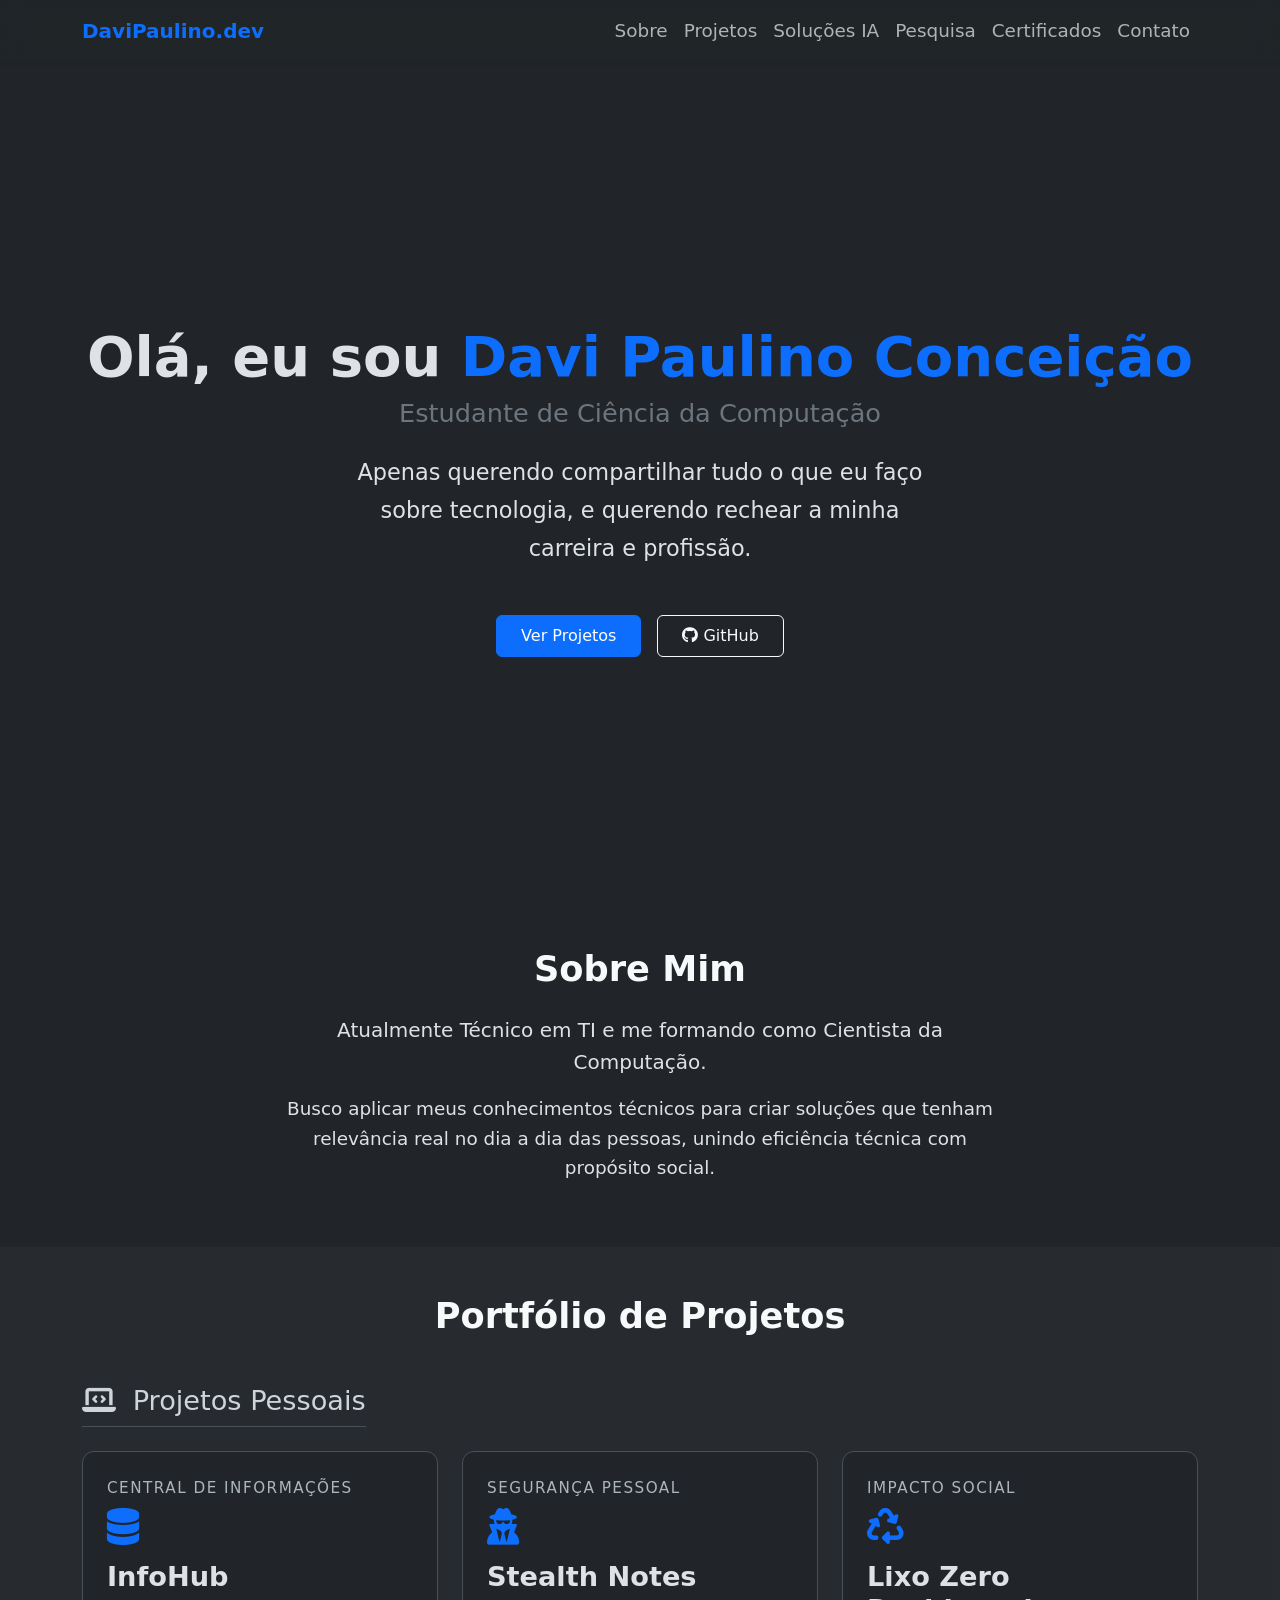
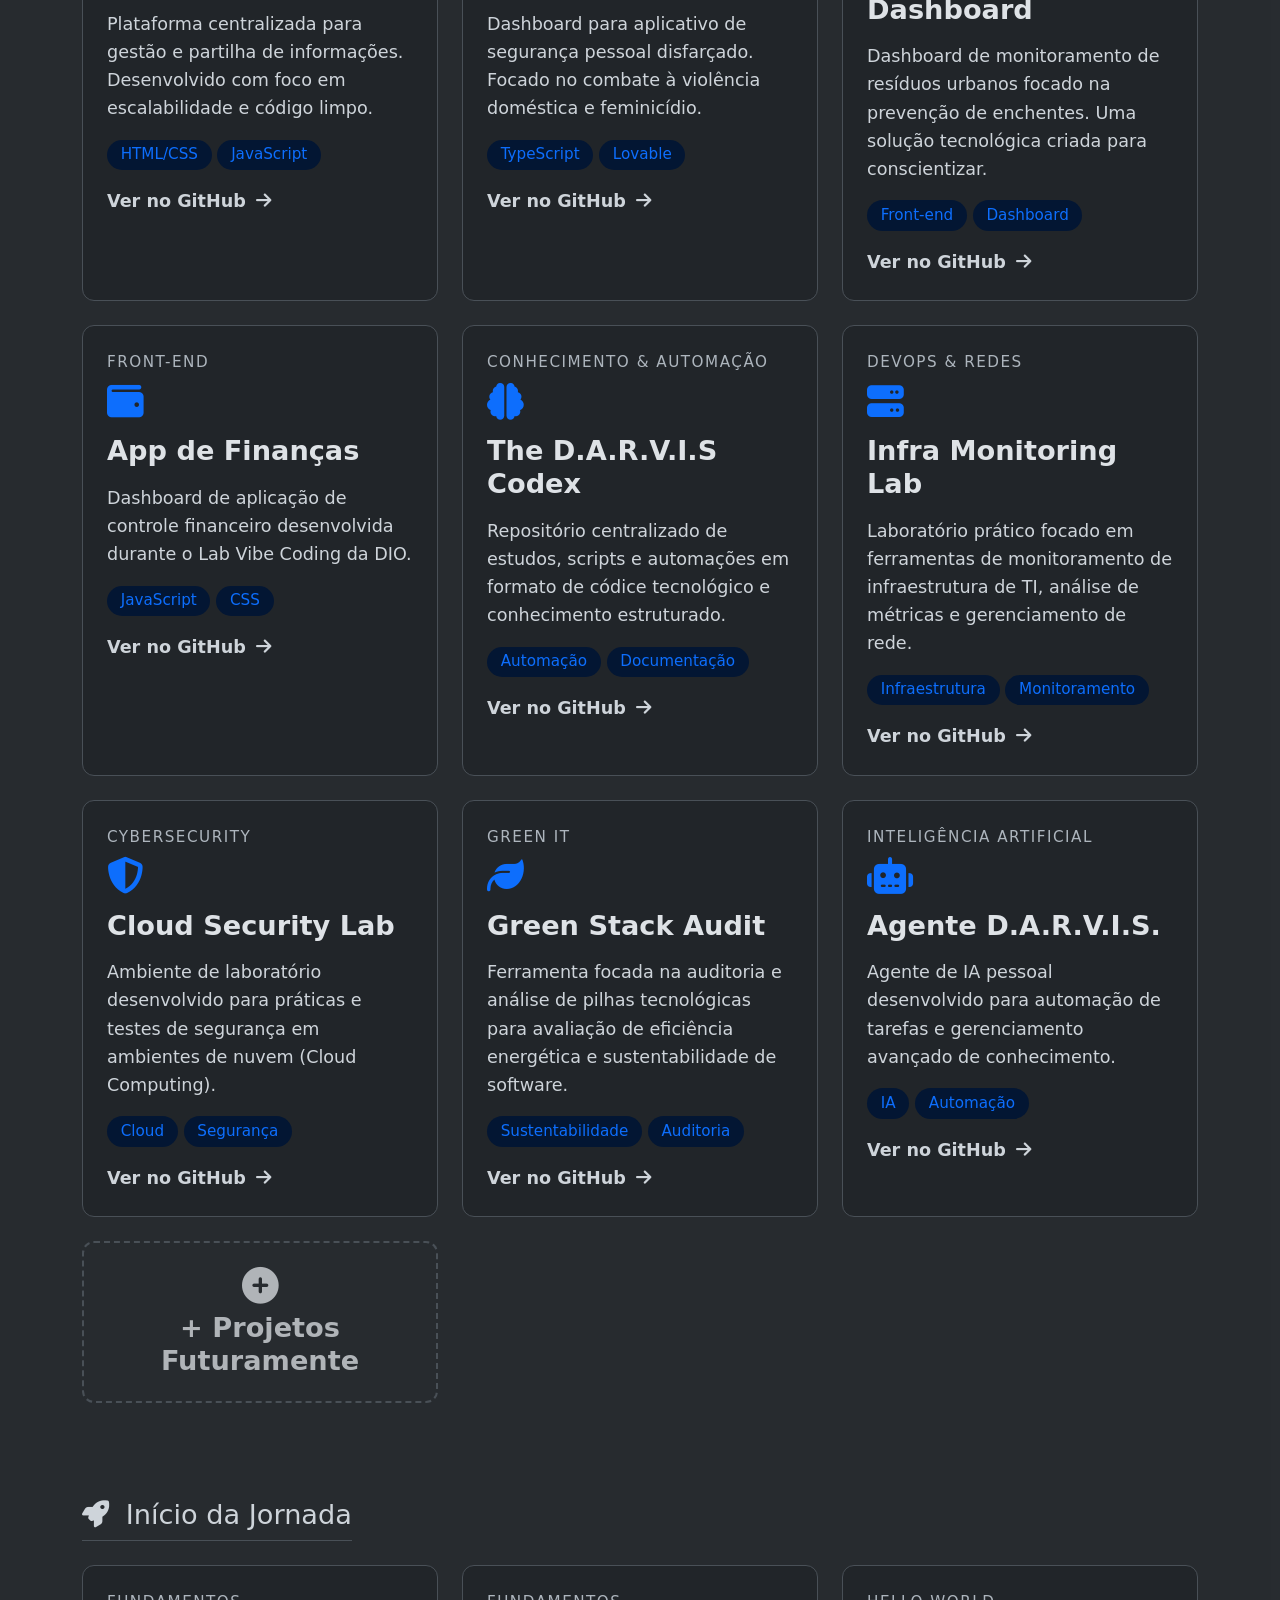
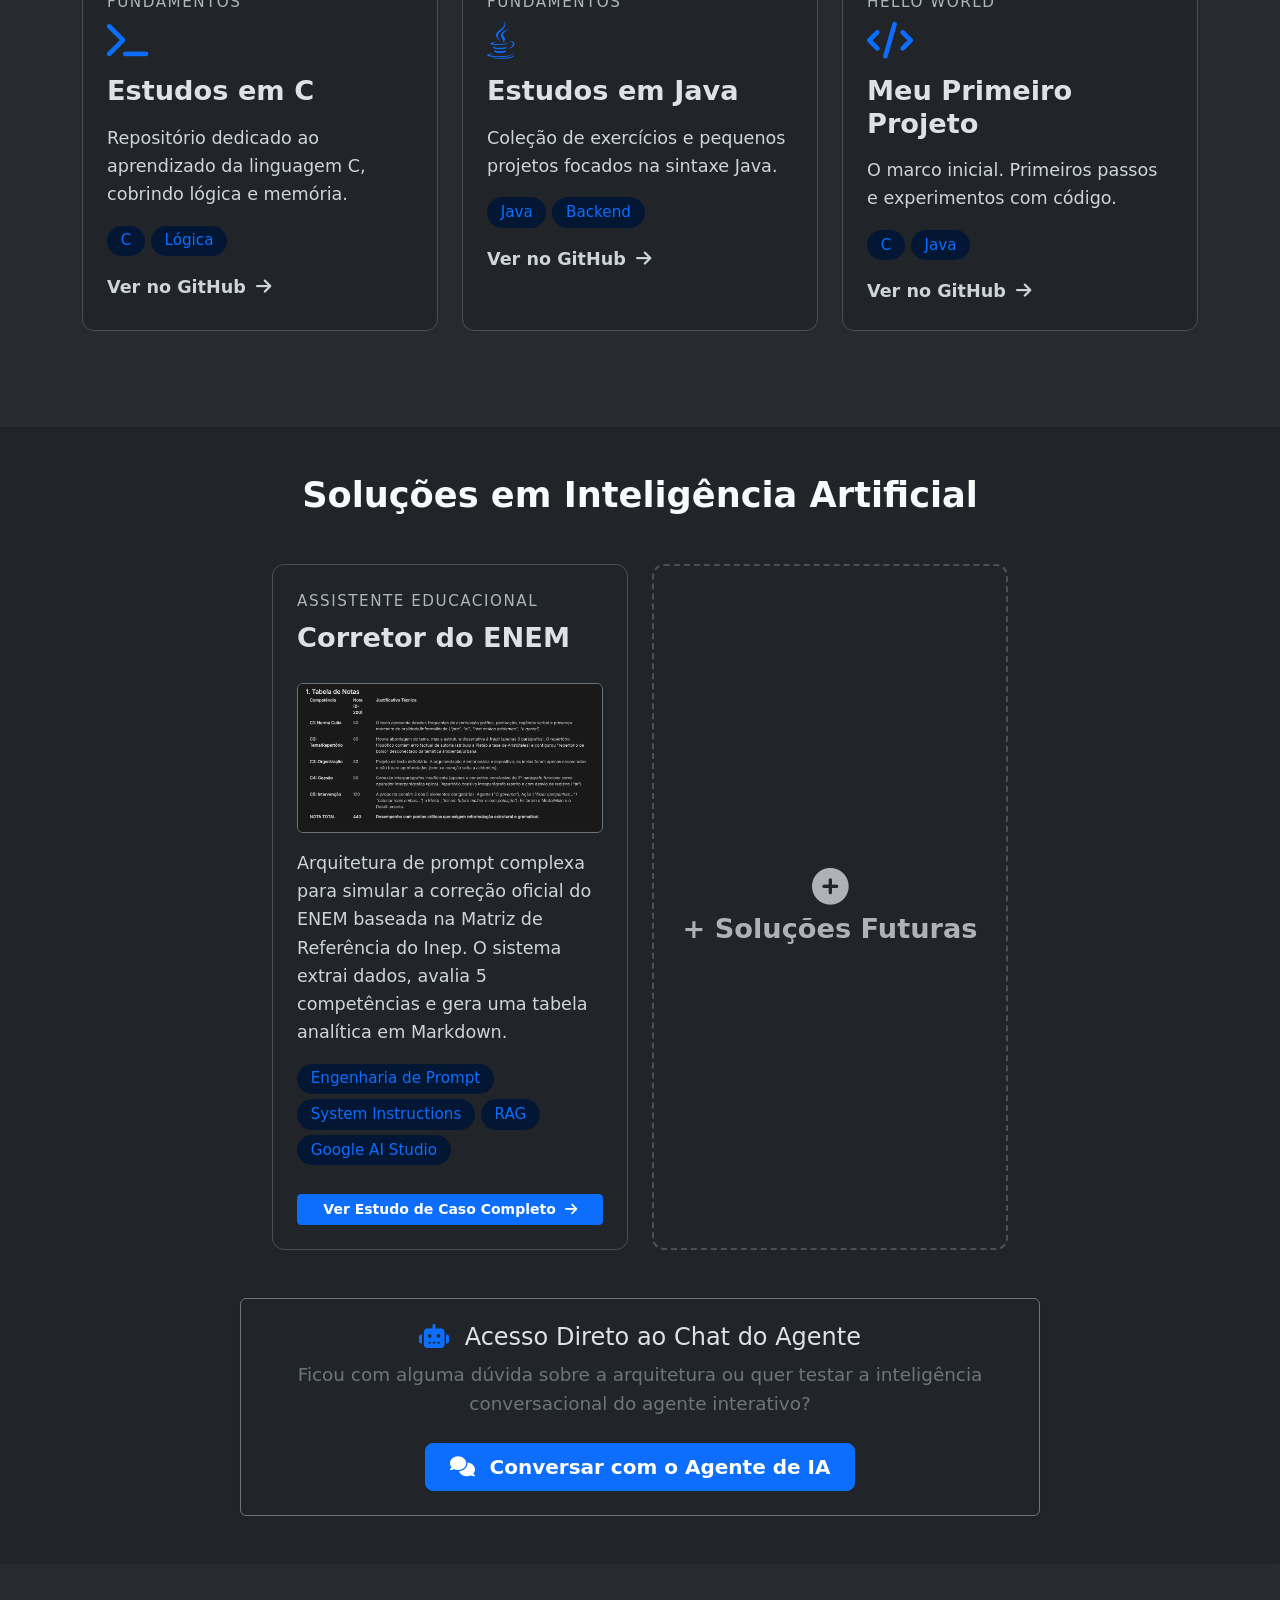
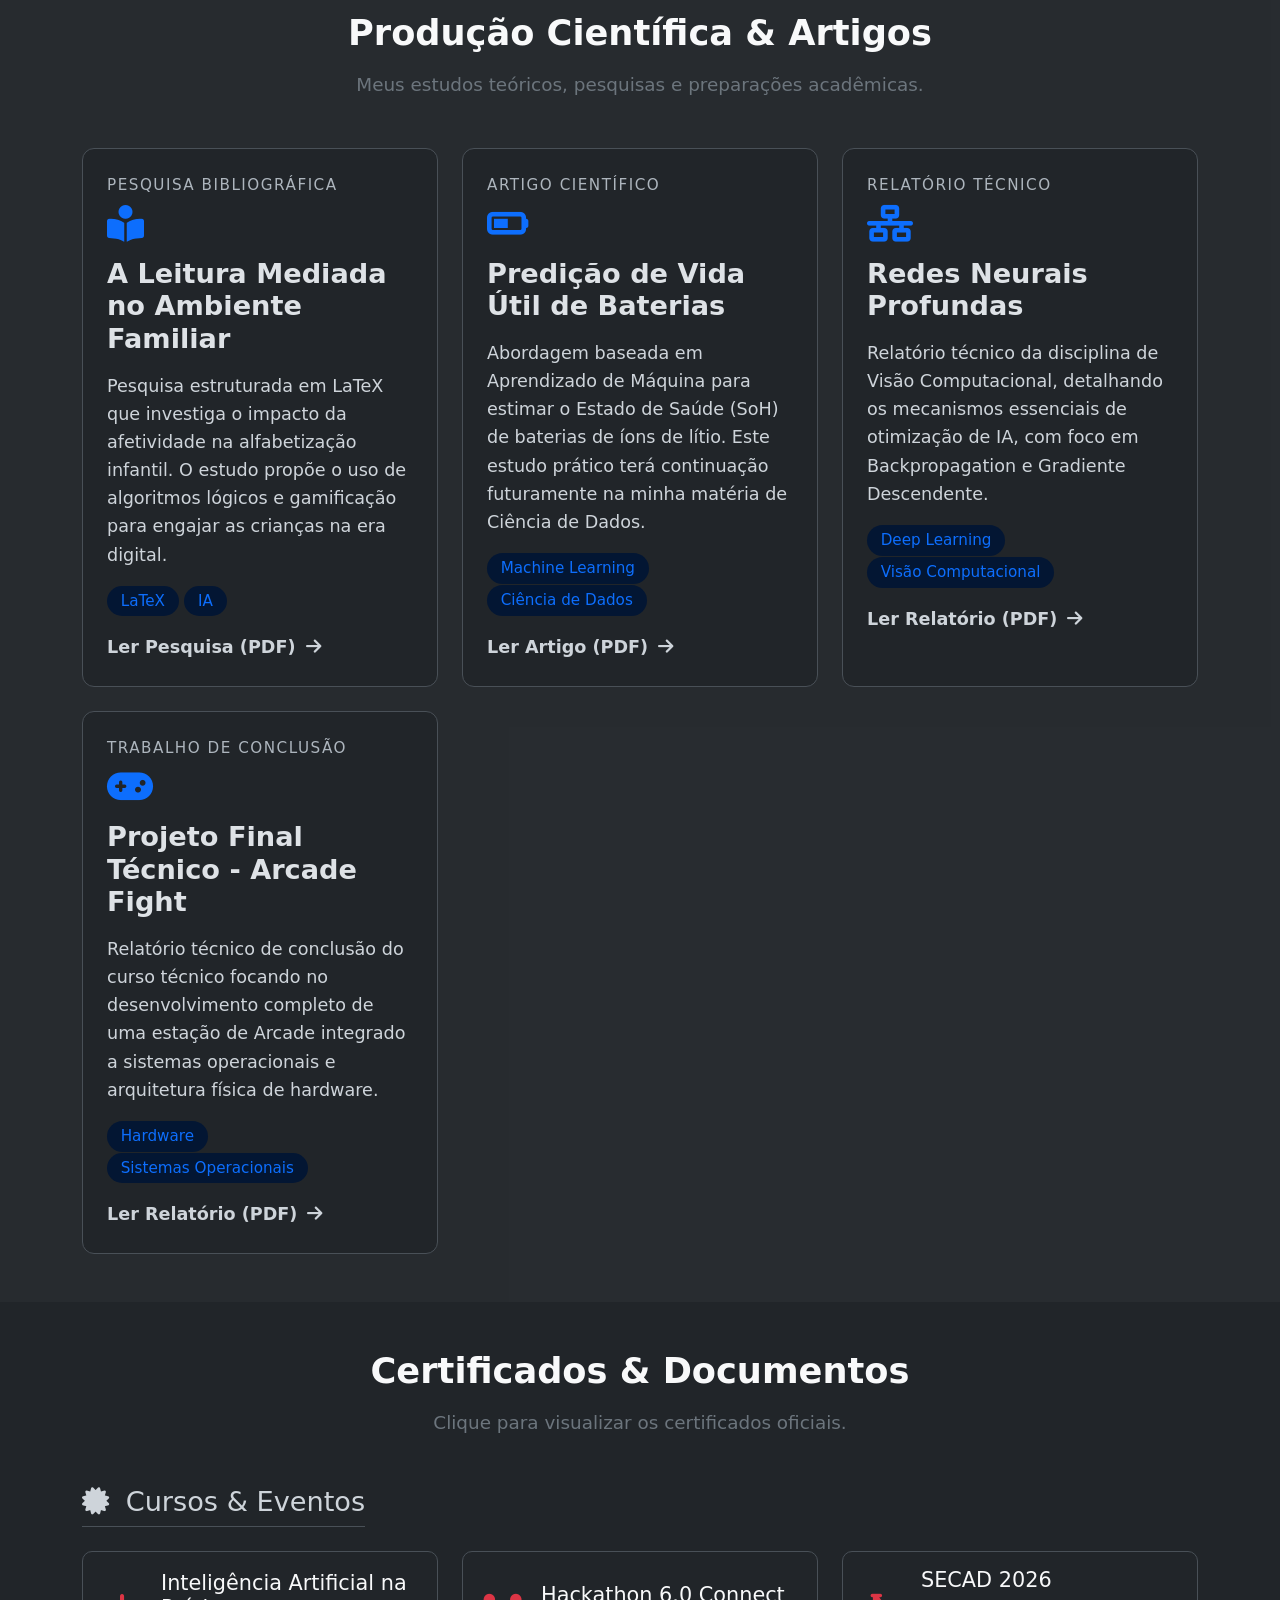
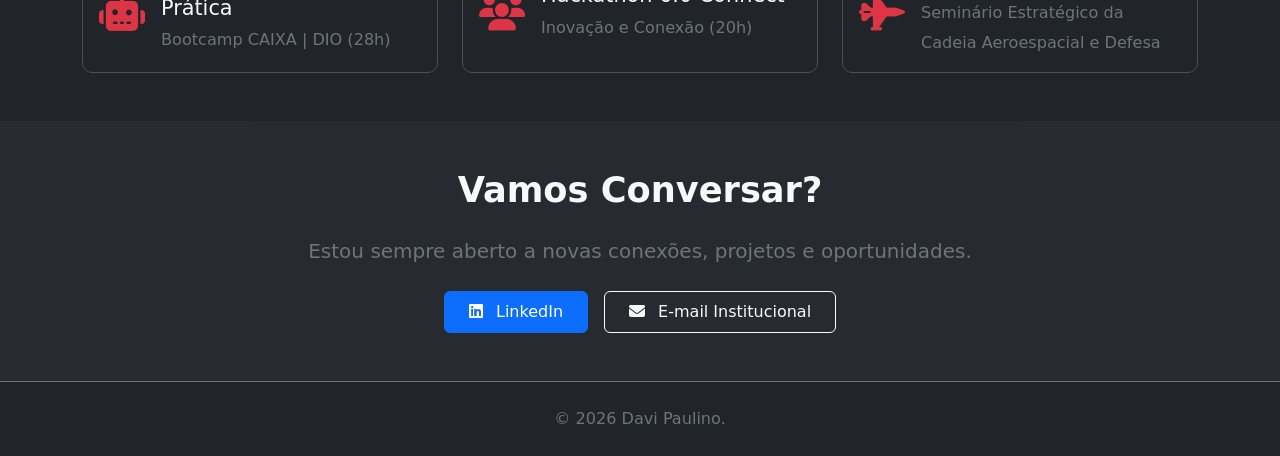
==== commit fa6b5172: "Atualiza portfólio: restaura modal do ENEM e ajusta chat do Voiceflow" ====
--- a/index.html
+++ b/index.html
@@ -8,6 +8,13 @@
     <link href="https://cdn.jsdelivr.net/npm/bootstrap@5.3.3/dist/css/bootstrap.min.css" rel="stylesheet">
     <link rel="stylesheet" href="style.css">
     <link rel="stylesheet" href="https://cdnjs.cloudflare.com/ajax/libs/font-awesome/6.5.1/css/all.min.css">
+    <style>
+      
+        .vfrc-launcher, 
+        div[class*="vfrc-launcher"] {
+            display: none !important;
+        }
+    </style>
 </head>
 
 <body data-bs-spy="scroll" data-bs-target=".navbar" data-bs-offset="70">
@@ -369,6 +376,15 @@
                     </div>
                 </div>
             </div>
+
+        
+            <div class="mt-5 p-4 rounded bg-dark border border-secondary text-center shadow-sm mx-auto" style="max-width: 800px;">
+                <h3 class="h4 mb-2"><i class="fas fa-robot text-primary me-2"></i> Acesso Direto ao Chat do Agente</h3>
+                <p class="text-secondary mb-4">Ficou com alguma dúvida sobre a arquitetura ou quer testar a inteligência conversacional do agente interativo?</p>
+                <button id="btnOpenAIAgentBottom" class="btn btn-primary btn-lg px-4 py-2 fw-bold">
+                    <i class="fas fa-comments me-2"></i> Conversar com o Agente de IA
+                </button>
+            </div>
         </div>
     </section>
 
@@ -531,7 +547,7 @@
         </div>
     </footer>
 
-
+  
     <div id="modalEnem" class="custom-modal-overlay">
         <div class="custom-modal-content">
             <button class="close-modal" id="btnCloseModalEnem" aria-label="Fechar">&times;</button>
@@ -561,7 +577,6 @@
                     class="img-fluid rounded border border-secondary shadow">
             </div>
 
-
             <div class="modal-block">
                 <h3>3. Feedback Analítico de Alta Precisão</h3>
                 <p>Além de atribuir notas, o prompt foi desenhado para atuar como um mentor educacional avançado. Ele
@@ -575,6 +590,40 @@
         </div>
     </div>
 
+
+    <script type="text/javascript">
+      (function(d, t) {
+          var v = d.createElement(t), s = d.getElementsByTagName(t)[0];
+          v.onload = function() {
+            window.voiceflow.chat.load({
+              verify: { projectID: '6abd2b1ac2c0d5ecb6cbfbb1' },
+              url: 'https://general-runtime.voiceflow.com',
+              voice: {
+                url: "https://runtime-api.voiceflow.com"
+              }
+            });
+          }
+          v.src = "https://cdn.voiceflow.com/widget-next/bundle.mjs"; v.type = "text/javascript"; s.parentNode.insertBefore(v, s);
+      })(document, 'script');
+
+ 
+      setInterval(() => {
+          const launchers = document.querySelectorAll('.vfrc-launcher, div[class*="vfrc-launcher"]');
+          launchers.forEach(el => el.style.display = 'none');
+      }, 300);
+
+      document.addEventListener('click', function(event) {
+          if (event.target && (
+              event.target.id === 'btnOpenAIAgentBottom' || event.target.closest('#btnOpenAIAgentBottom')
+          )) {
+              event.preventDefault();
+              if (window.voiceflow && window.voiceflow.chat) {
+                  window.voiceflow.chat.open();
+              }
+          }
+      });
+    </script>
+
     <script src="https://cdn.jsdelivr.net/npm/bootstrap@5.3.3/dist/js/bootstrap.bundle.min.js"></script>
     <script src="script.js"></script>
 </body>
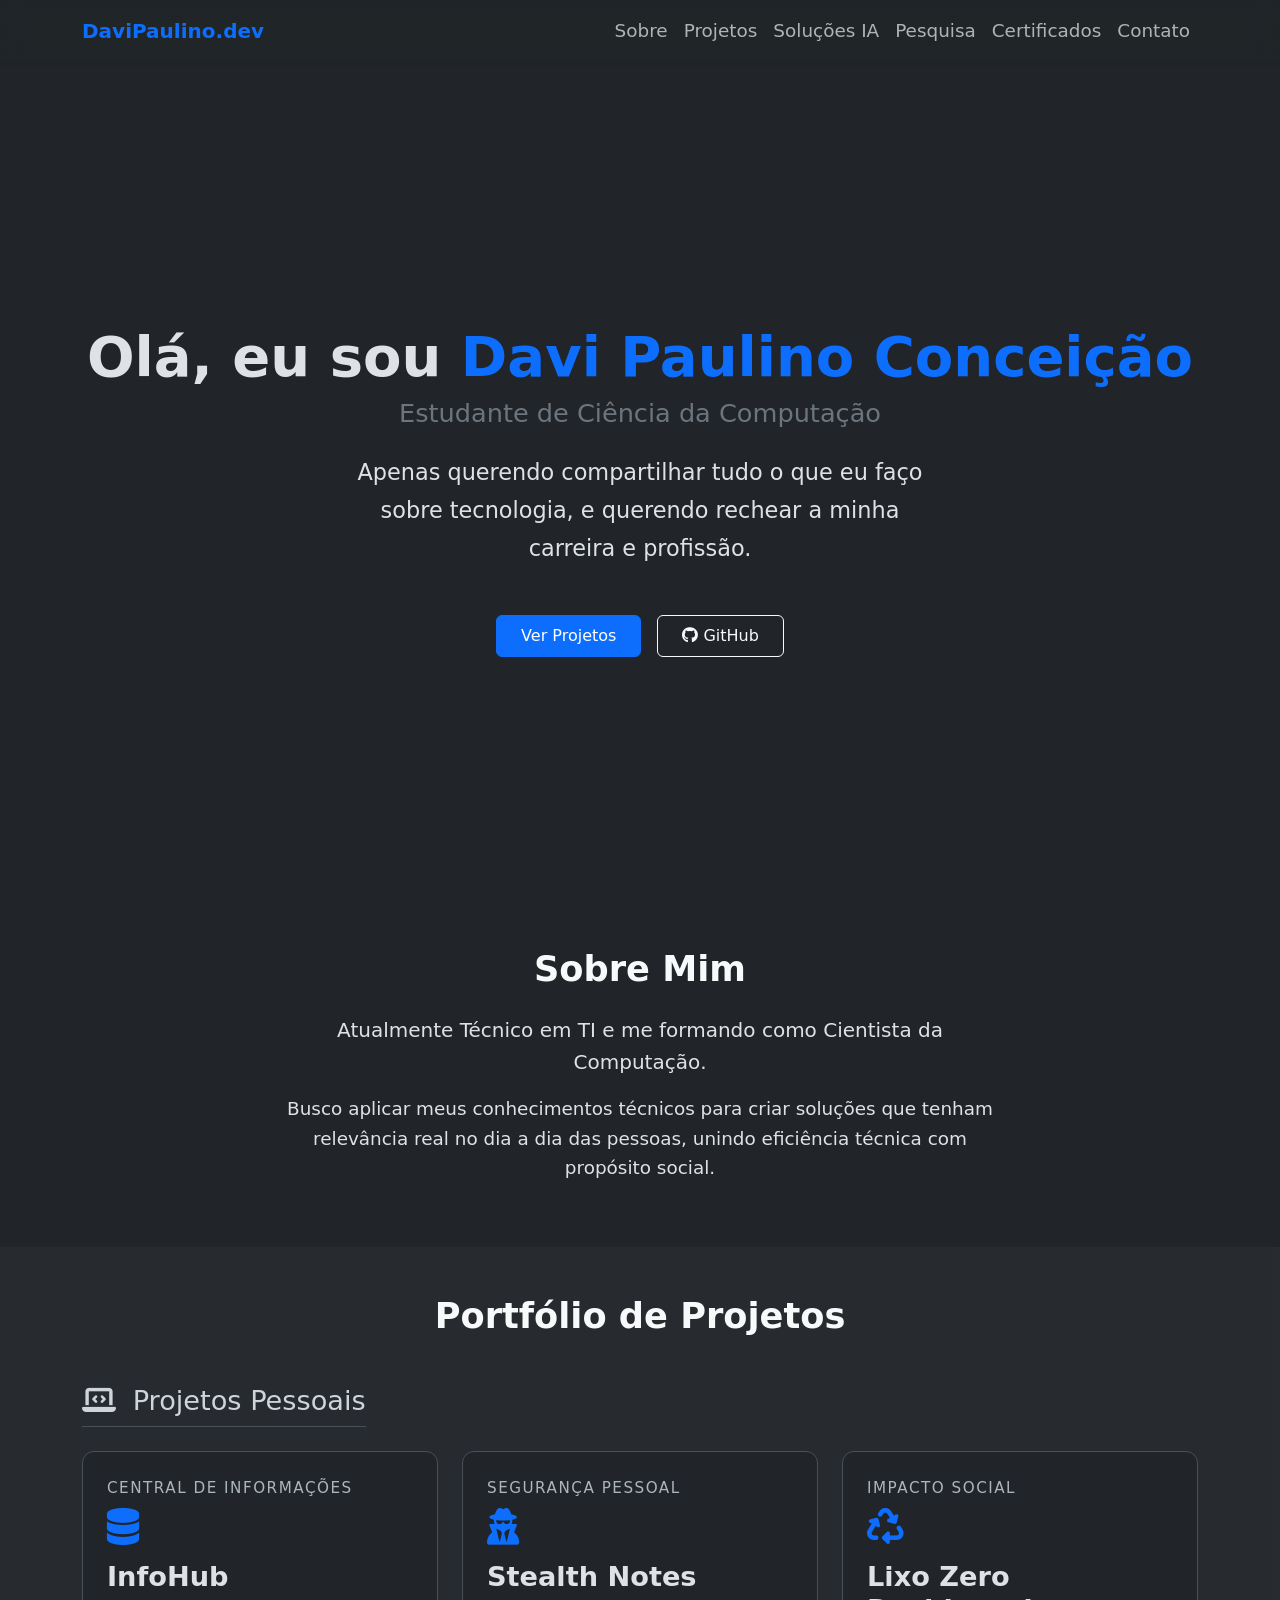
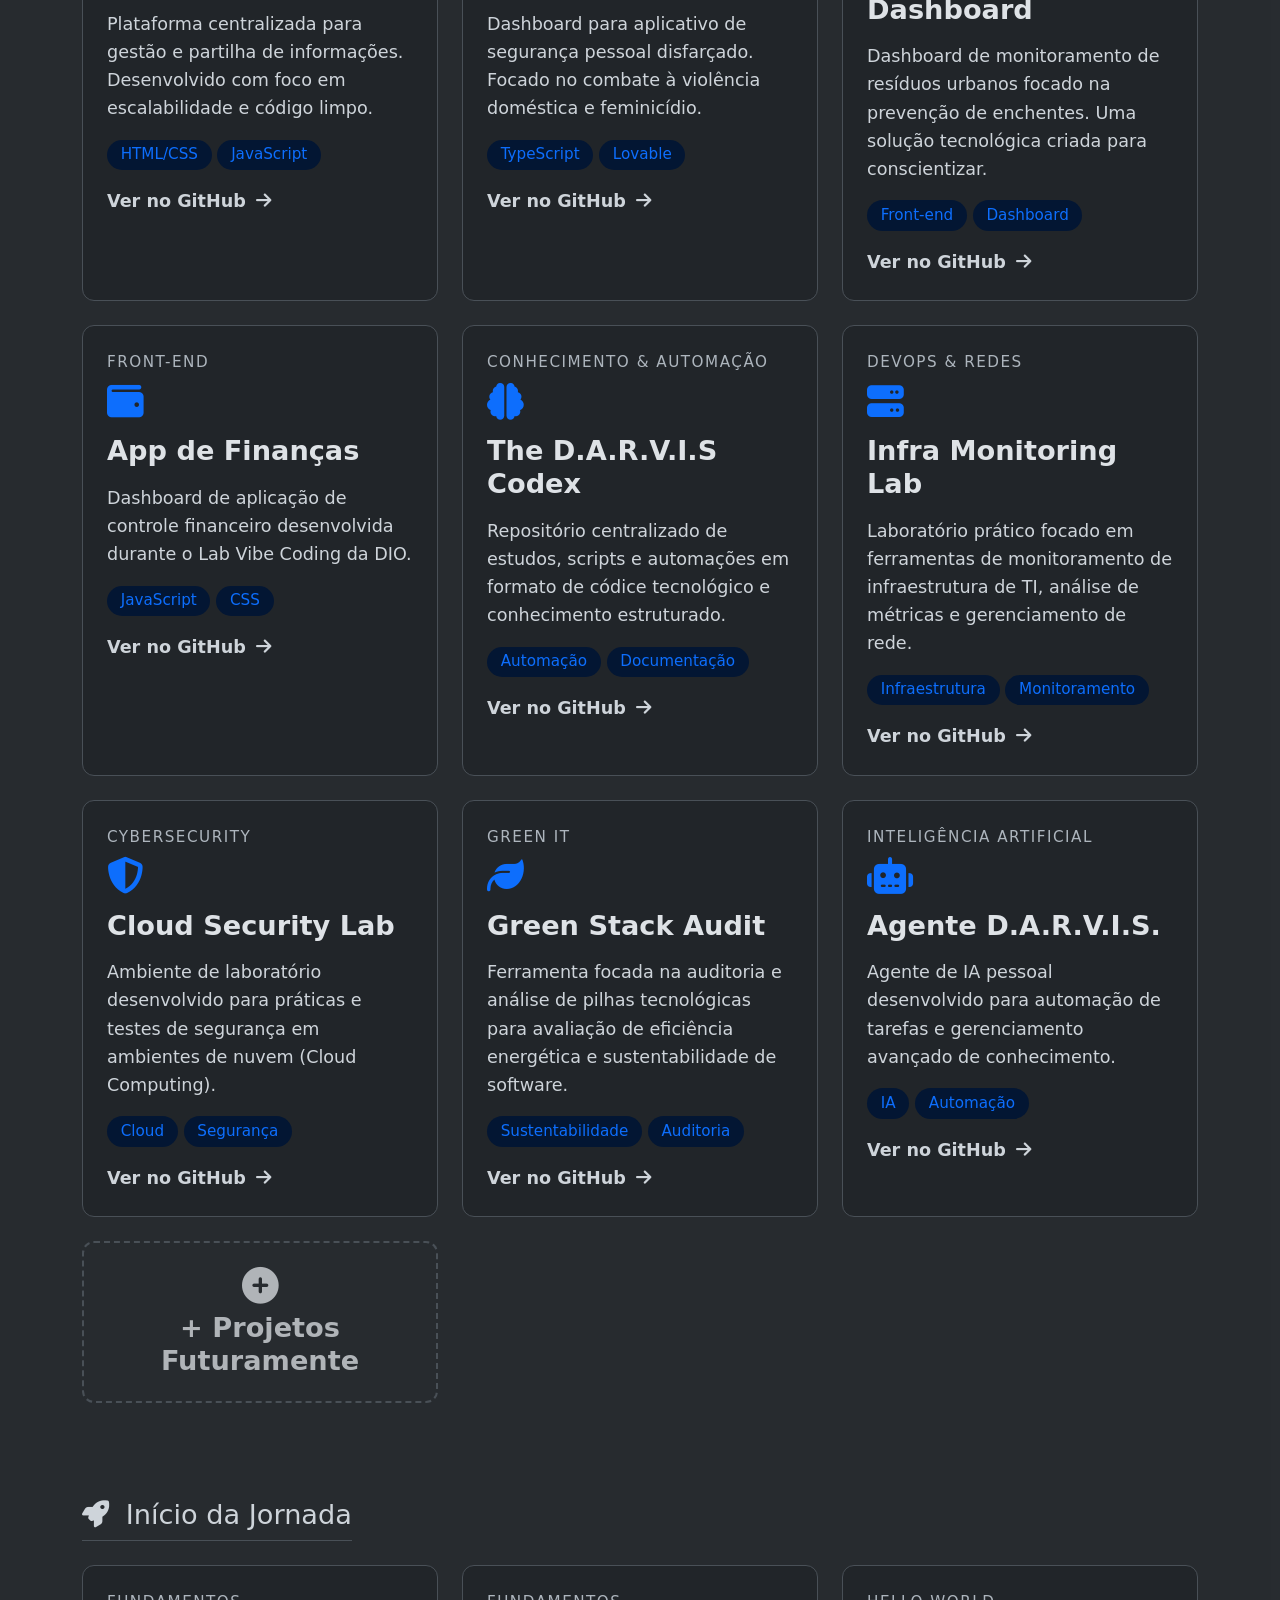
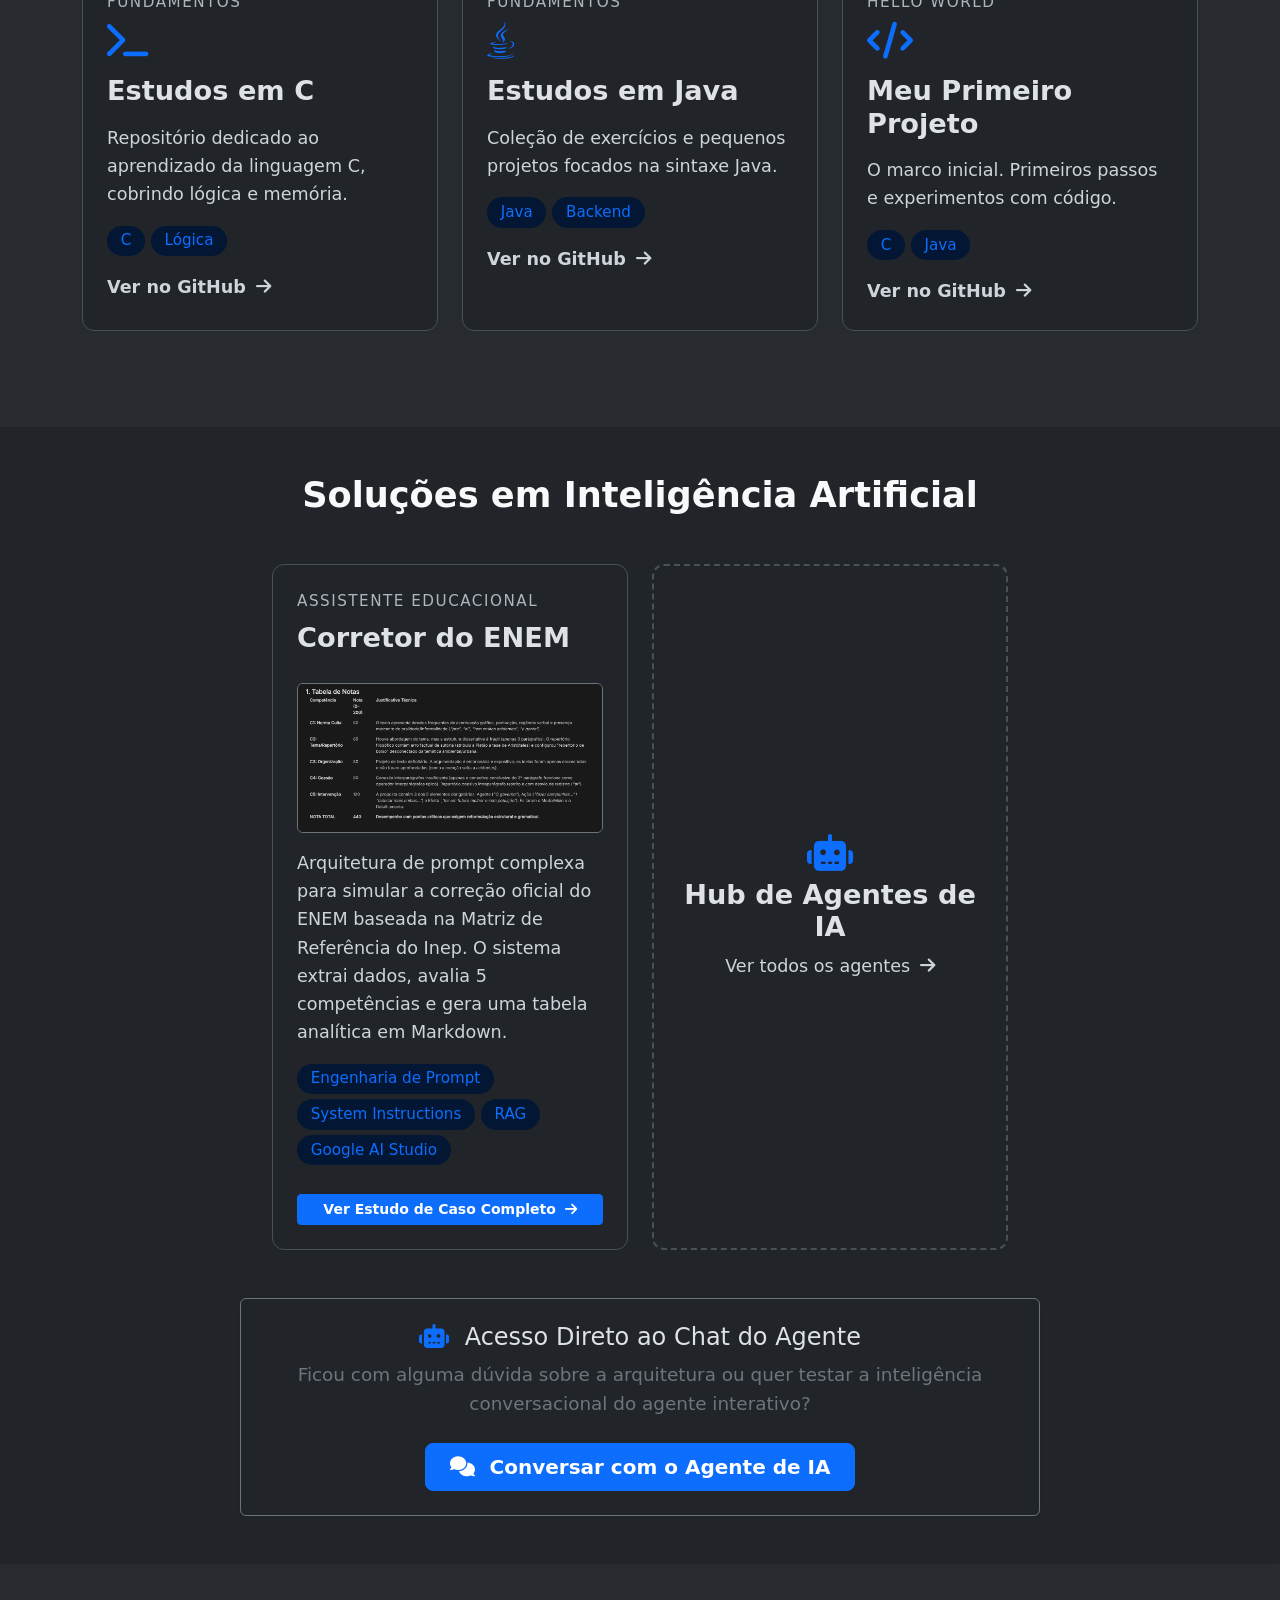
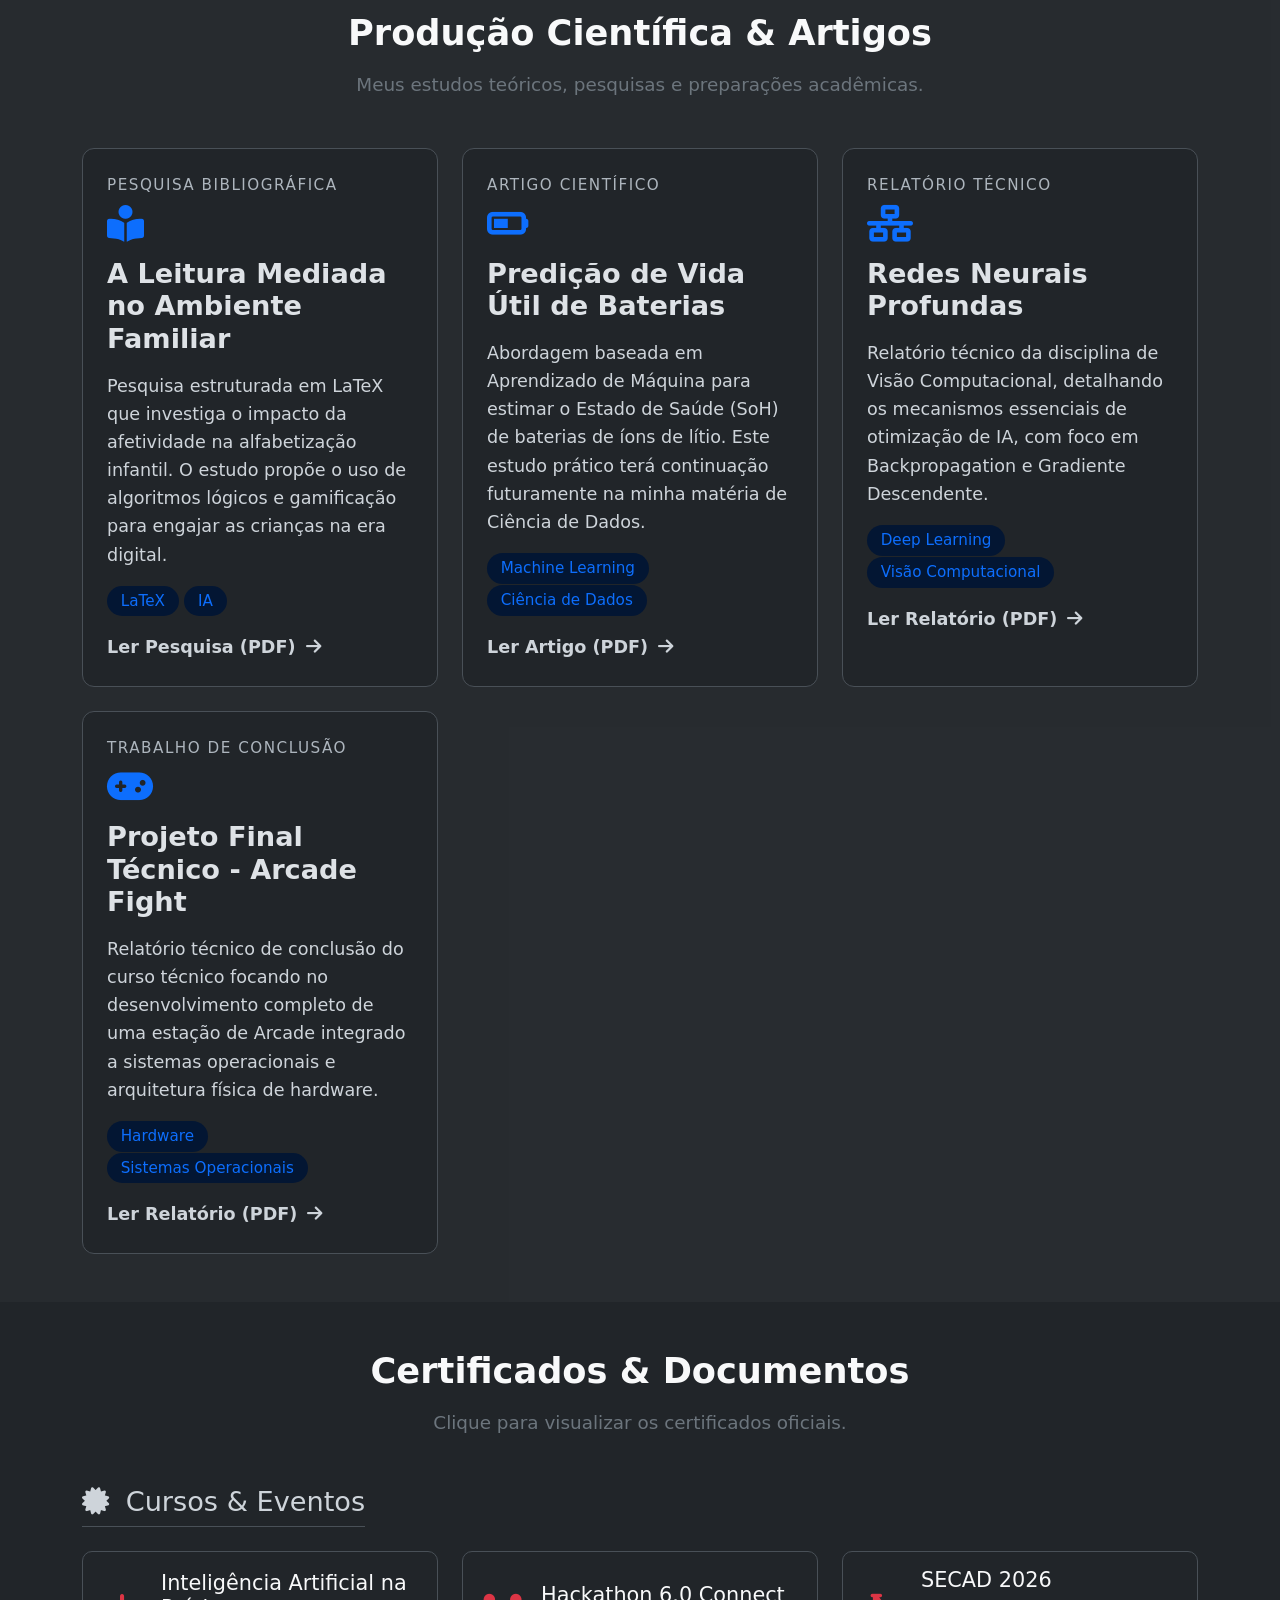
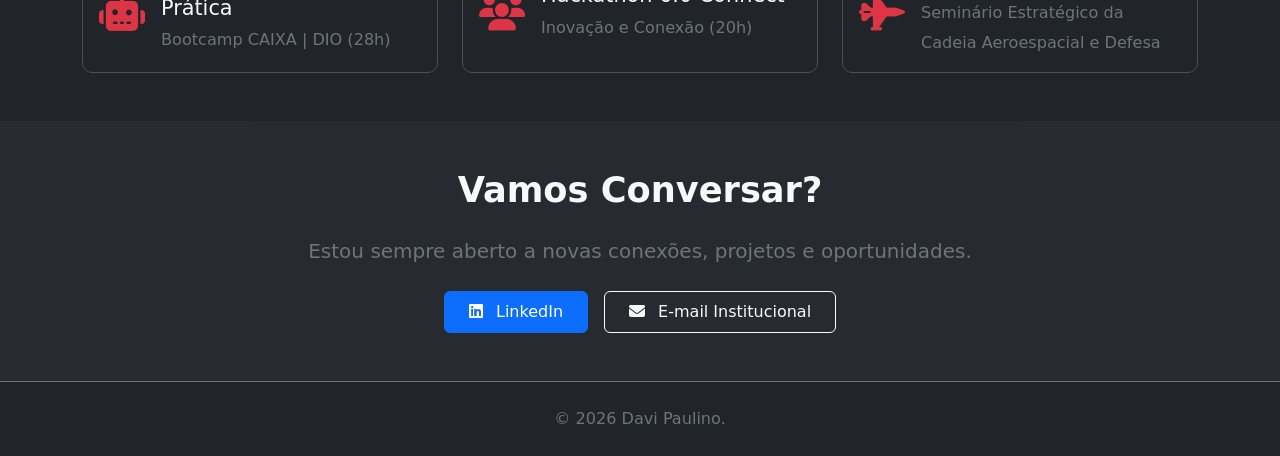
==== commit fb073afd: "feat: Atualização mais nova pagina agentes.html" ====
--- a/index.html
+++ b/index.html
@@ -8,13 +8,6 @@
     <link href="https://cdn.jsdelivr.net/npm/bootstrap@5.3.3/dist/css/bootstrap.min.css" rel="stylesheet">
     <link rel="stylesheet" href="style.css">
     <link rel="stylesheet" href="https://cdnjs.cloudflare.com/ajax/libs/font-awesome/6.5.1/css/all.min.css">
-    <style>
-      
-        .vfrc-launcher, 
-        div[class*="vfrc-launcher"] {
-            display: none !important;
-        }
-    </style>
 </head>
 
 <body data-bs-spy="scroll" data-bs-target=".navbar" data-bs-offset="70">
@@ -369,15 +362,17 @@
                 </div>
 
                 <div class="col-md-6 col-lg-4">
-                    <div
-                        class="project-card future h-100 p-4 d-flex flex-column align-items-center justify-content-center text-center">
-                        <i class="fas fa-plus-circle fa-2x text-muted mb-2"></i>
-                        <h3 class="text-muted h5 m-0">+ Soluções Futuras</h3>
-                    </div>
-                </div>
-            </div>
-
-        
+                    <!-- Card-link para o Hub Central de Agentes (agentes.html) -->
+                    <a href="agentes.html"
+                        class="project-card future h-100 p-4 d-flex flex-column align-items-center justify-content-center text-center text-body text-decoration-none">
+                        <i class="fas fa-robot fa-2x text-primary mb-2"></i>
+                        <h3 class="h5 m-0">Hub de Agentes de IA</h3>
+                        <span class="small mt-2">Ver todos os agentes <i class="fas fa-arrow-right ms-1"></i></span>
+                    </a>
+                </div>
+            </div>
+
+
             <div class="mt-5 p-4 rounded bg-dark border border-secondary text-center shadow-sm mx-auto" style="max-width: 800px;">
                 <h3 class="h4 mb-2"><i class="fas fa-robot text-primary me-2"></i> Acesso Direto ao Chat do Agente</h3>
                 <p class="text-secondary mb-4">Ficou com alguma dúvida sobre a arquitetura ou quer testar a inteligência conversacional do agente interativo?</p>
@@ -547,7 +542,7 @@
         </div>
     </footer>
 
-  
+
     <div id="modalEnem" class="custom-modal-overlay">
         <div class="custom-modal-content">
             <button class="close-modal" id="btnCloseModalEnem" aria-label="Fechar">&times;</button>
@@ -590,40 +585,6 @@
         </div>
     </div>
 
-
-    <script type="text/javascript">
-      (function(d, t) {
-          var v = d.createElement(t), s = d.getElementsByTagName(t)[0];
-          v.onload = function() {
-            window.voiceflow.chat.load({
-              verify: { projectID: '6abd2b1ac2c0d5ecb6cbfbb1' },
-              url: 'https://general-runtime.voiceflow.com',
-              voice: {
-                url: "https://runtime-api.voiceflow.com"
-              }
-            });
-          }
-          v.src = "https://cdn.voiceflow.com/widget-next/bundle.mjs"; v.type = "text/javascript"; s.parentNode.insertBefore(v, s);
-      })(document, 'script');
-
- 
-      setInterval(() => {
-          const launchers = document.querySelectorAll('.vfrc-launcher, div[class*="vfrc-launcher"]');
-          launchers.forEach(el => el.style.display = 'none');
-      }, 300);
-
-      document.addEventListener('click', function(event) {
-          if (event.target && (
-              event.target.id === 'btnOpenAIAgentBottom' || event.target.closest('#btnOpenAIAgentBottom')
-          )) {
-              event.preventDefault();
-              if (window.voiceflow && window.voiceflow.chat) {
-                  window.voiceflow.chat.open();
-              }
-          }
-      });
-    </script>
-
     <script src="https://cdn.jsdelivr.net/npm/bootstrap@5.3.3/dist/js/bootstrap.bundle.min.js"></script>
     <script src="script.js"></script>
 </body>
--- a/style.css
+++ b/style.css
@@ -308,4 +308,16 @@
         padding: 10px 15px;
         white-space: normal;
     }
+}
+
+
+.vfrc-launcher,
+div[class*="vfrc-launcher"] {
+    display: none !important;
+}
+
+a.project-card.future:hover {
+    border-color: var(--primary-color);
+    transform: translateY(-5px);
+    box-shadow: 0 10px 25px rgba(0, 0, 0, 0.4);
 }
